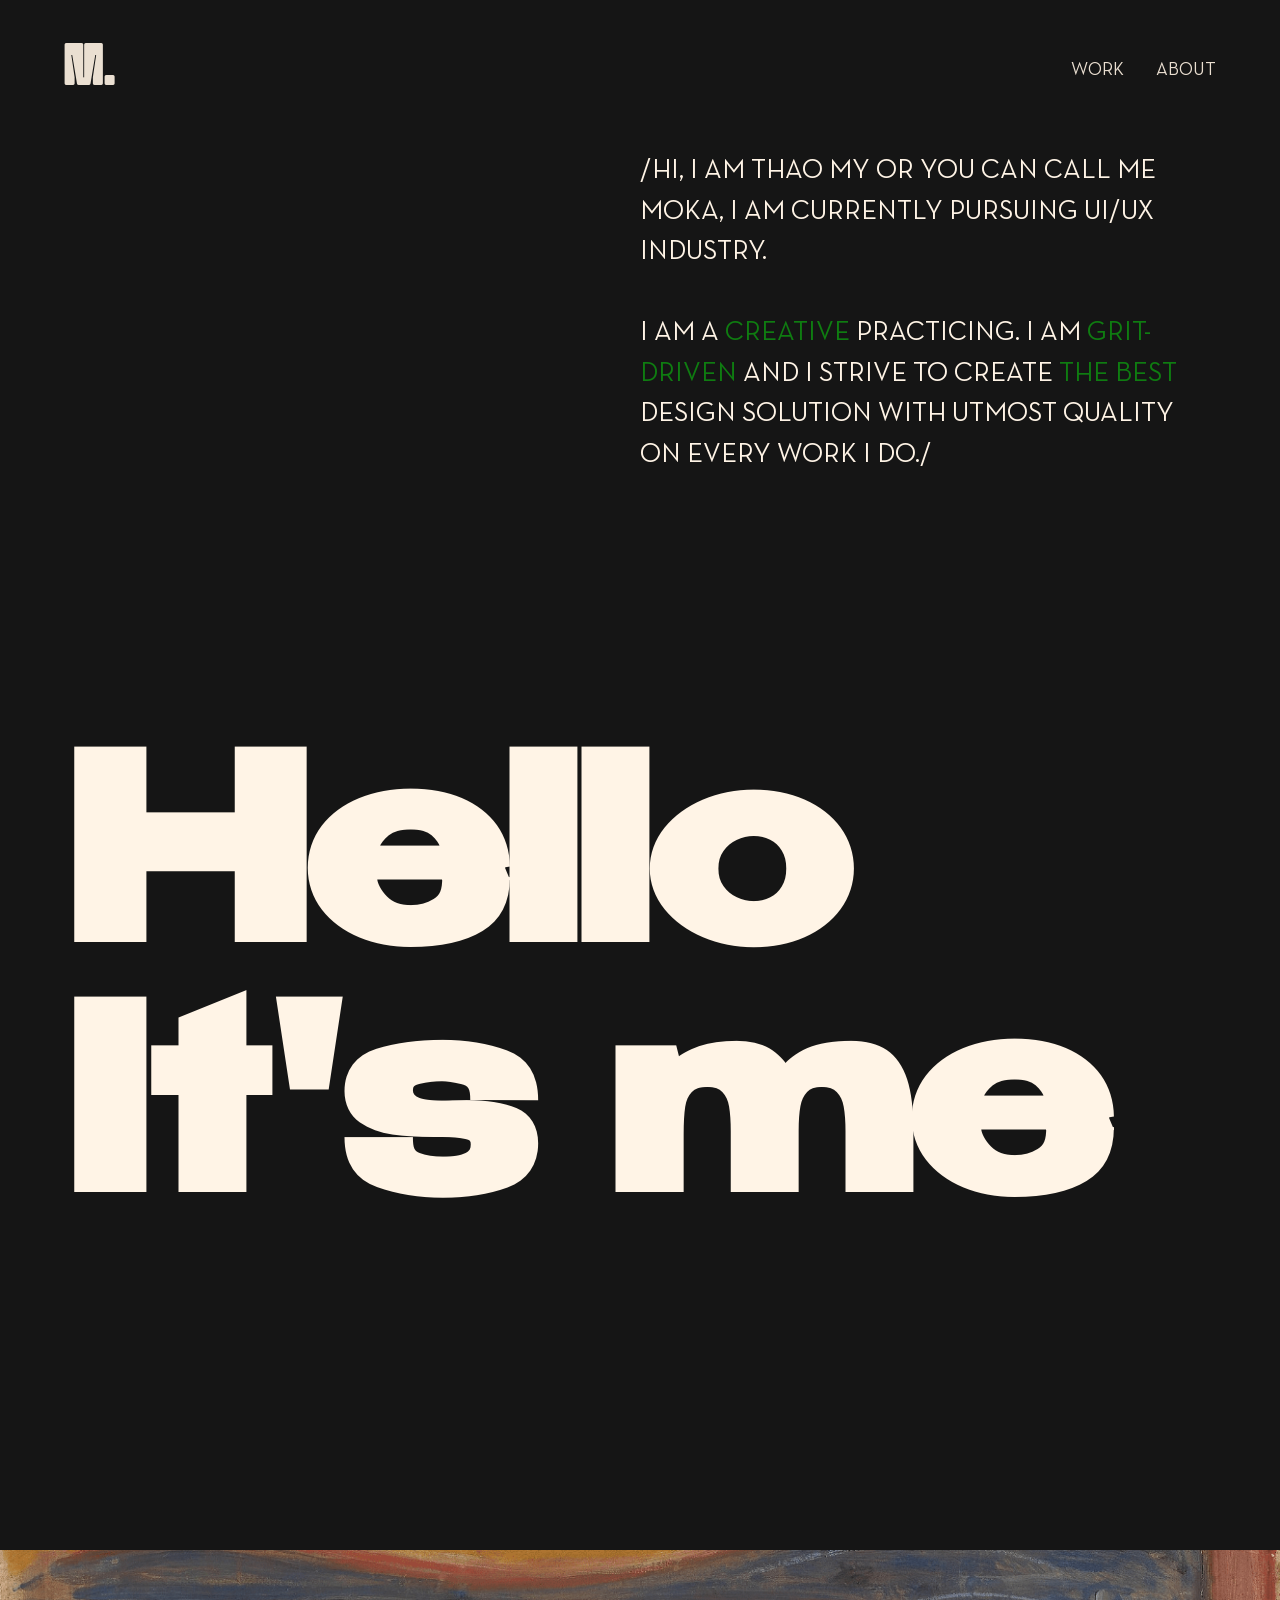
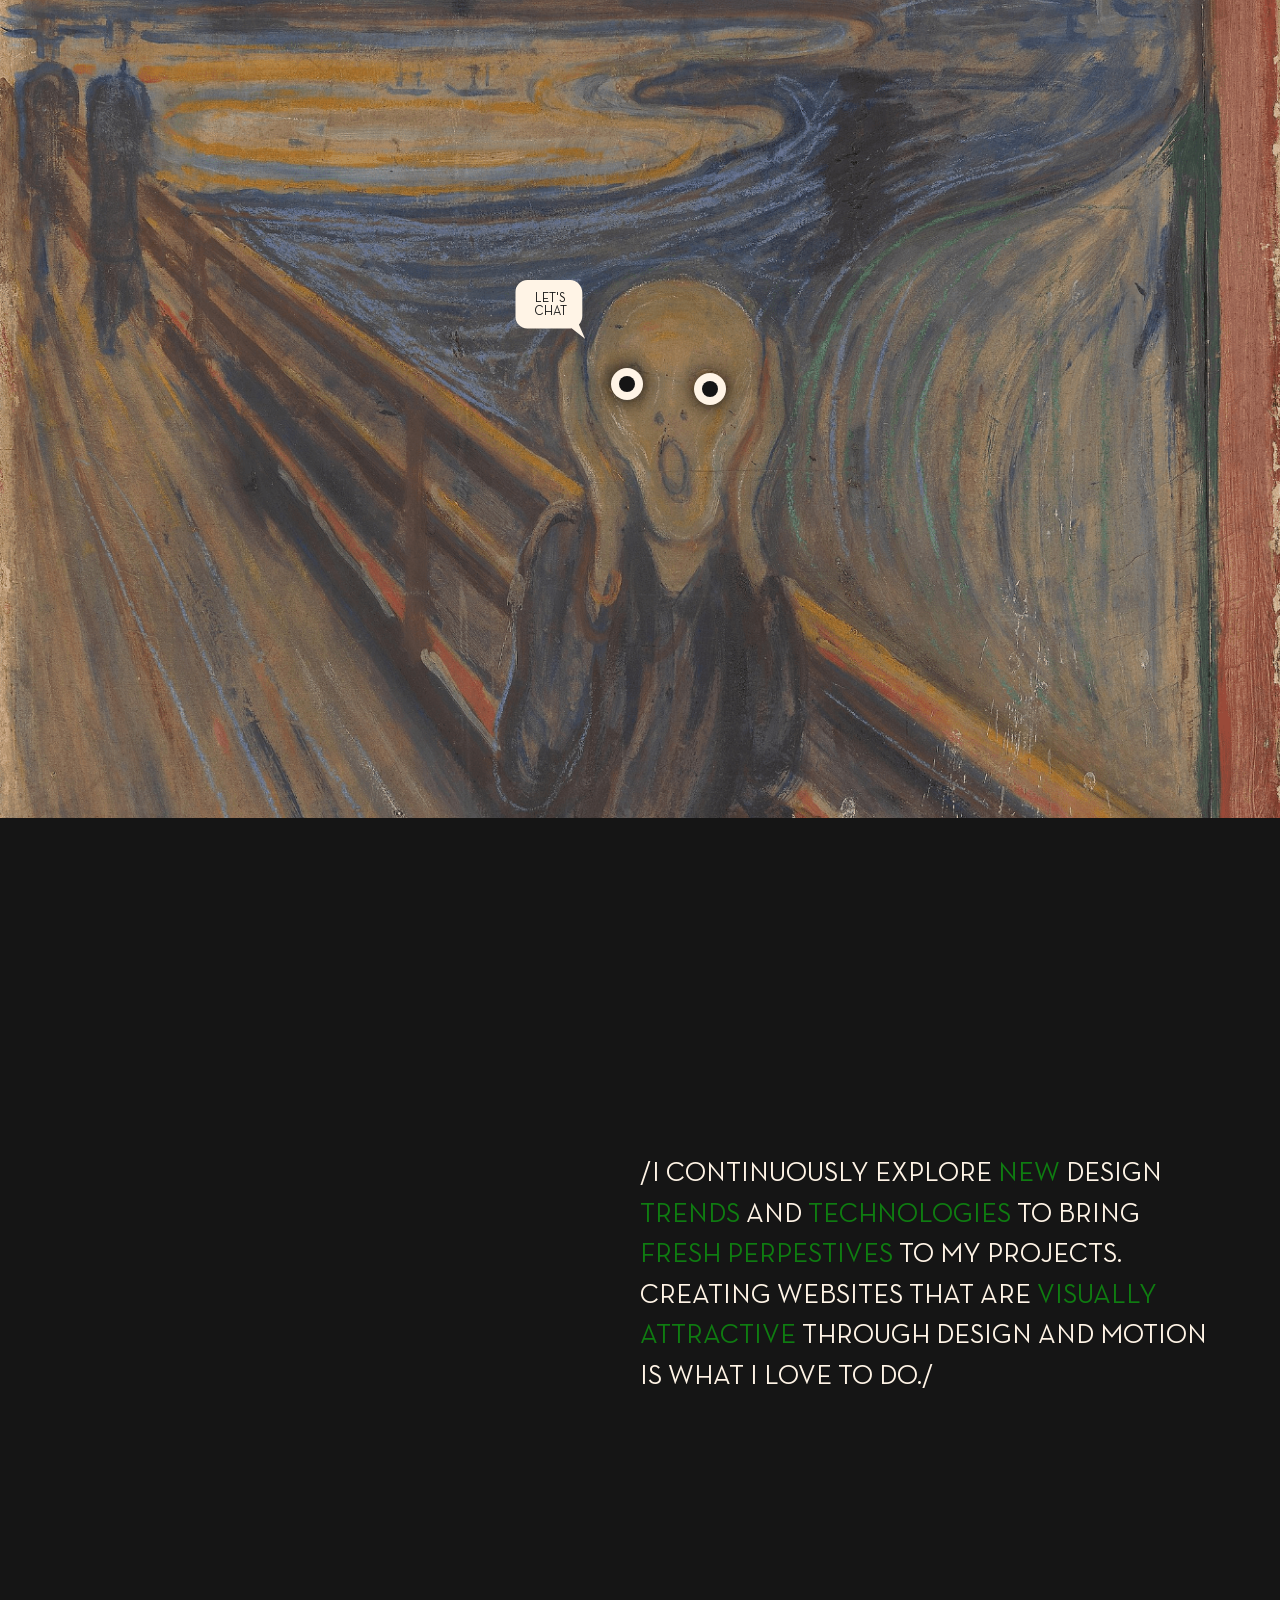
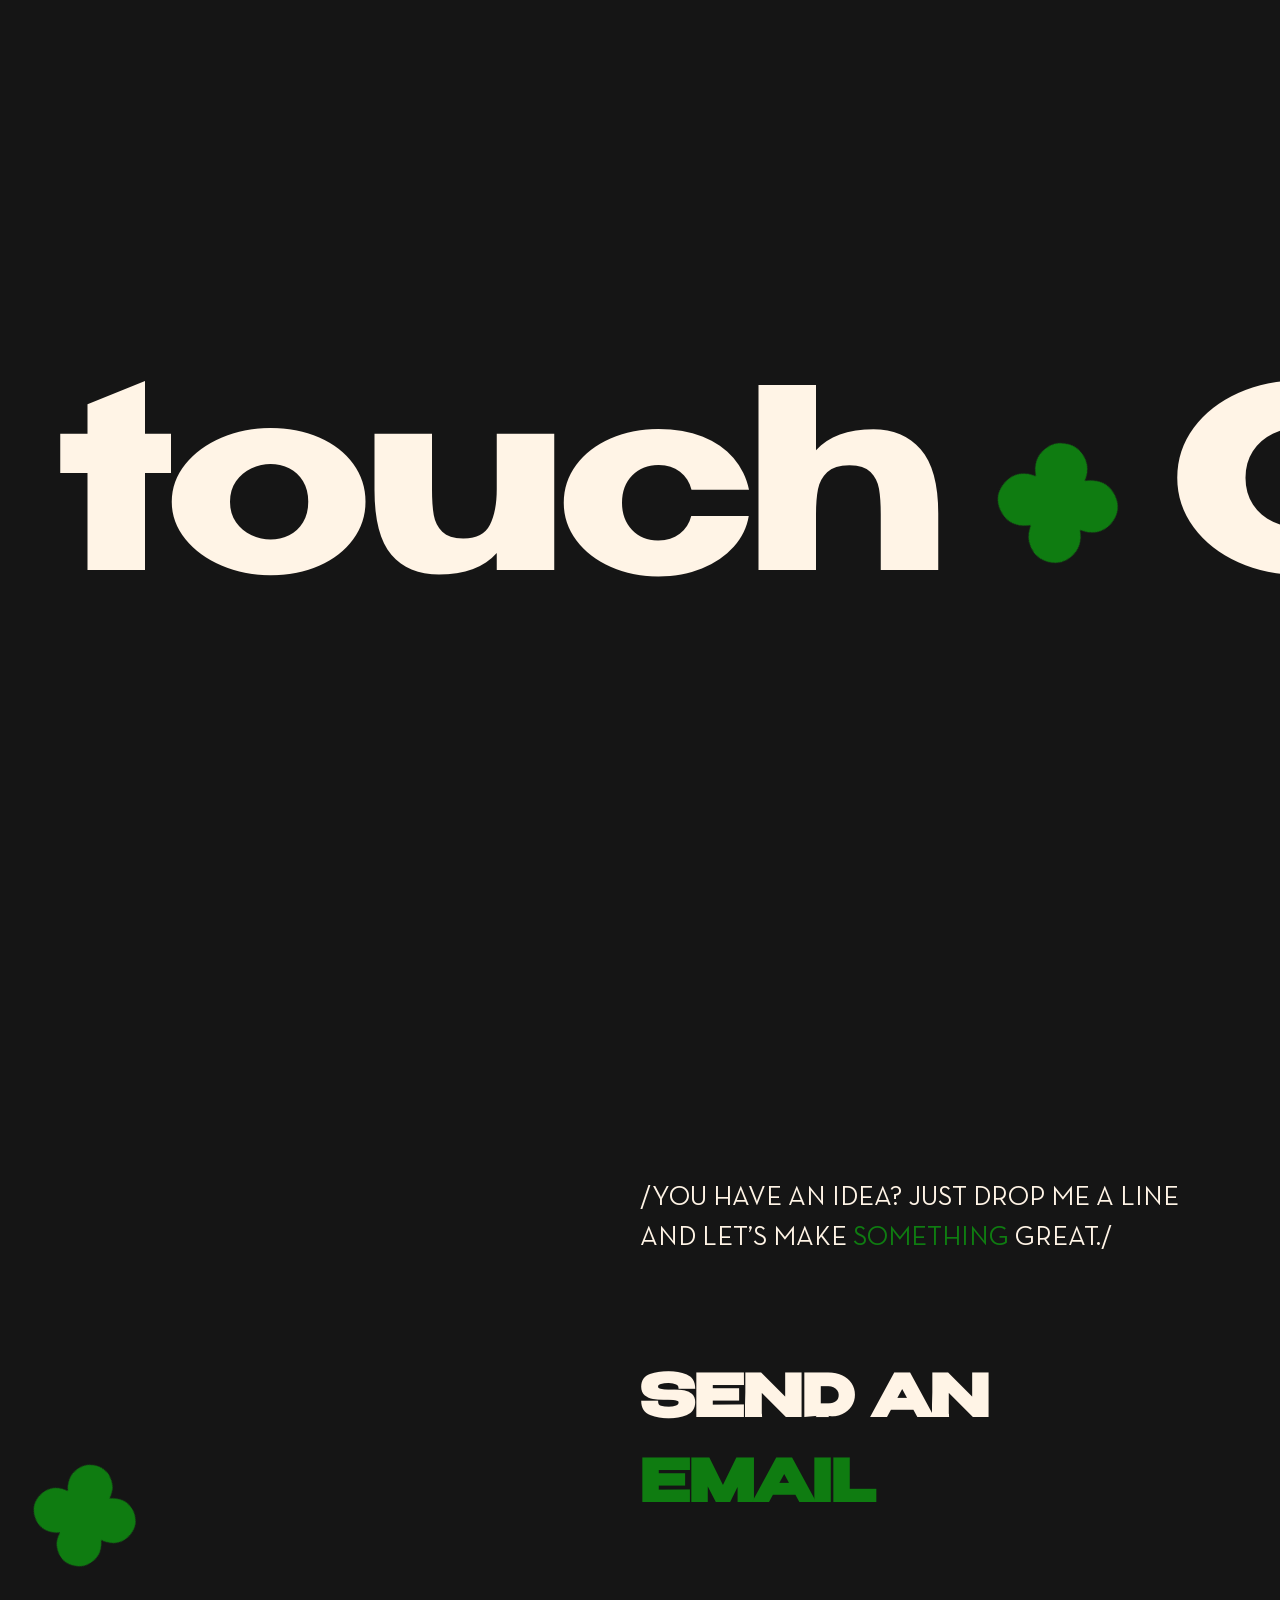
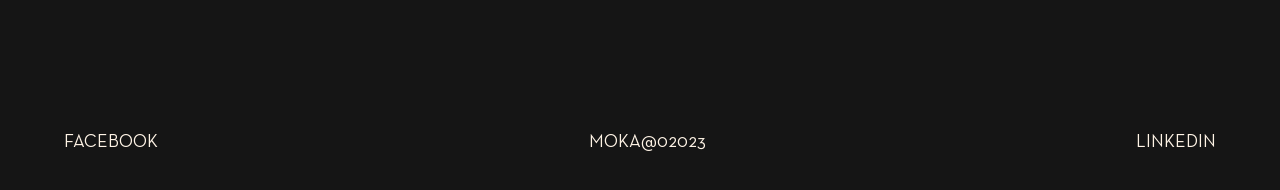
==== about.html @ 7cbac0ca "up" ====
<!DOCTYPE html>
<html lang="en">
<head>
		<meta charset="utf-8">
		<meta name="viewport" content="width=device-width, initial-scale=1">
		<title>Moka</title>
		<link rel="shortcut icon" href="./imgs/shortcut.png">
		<!-- Font-load -->
		<link rel="stylesheet" href="fonts/Foqha.ttf">
		<link rel="stylesheet" href="fonts/Benzin-Bold.ttf">
		<link rel="stylesheet" href="fonts/Neutra-Text-Book.ttf">
		<link rel="stylesheet" href="fonts/Neutra-Text-Italic.ttf">
		<!-- Format-CSS -->
		<link rel="stylesheet" href="./css/style-typo.css">
		<link rel="stylesheet" href="./css/style-format.css">
		<!-- <link rel="stylesheet" href="./css/style-keyframe.css"> -->
		<!-- Style-CSS -->
		<link rel="stylesheet" href="./css/style-about.css">
		<!-- Just JS =)) -->
		<script type="text/javascript" src="./js/jquery.min.js"></script>
		<script type="text/javascript" src="./js/popper.js"></script>

	<!-- Let's go bitch =)) -->
</head>
<body>

	<nav id="cursor">
		<div class="cursor"></div>
	</nav>

	<ul id="curtain">
		<li></li>
		<li></li>
		<li></li>
		<li></li>
		<li></li>
	</ul>
	<header class="layout nav-container" id="nav-container">
		<div class="nav-logo">
			<a href="index.html" prefetch id="logo">
				<p>M</p>
				<div class="fragment" id="point">
					<p>.</p>
				</div>
				<div class="fragment" id="oka">
					<p>o</p>
					<p>k</p>
					<p>a</p>
				</div>
			</a>
		</div>
		<nav class="nav-link">
			<ul class="nav-bar">
				<li class="nav-barnav">
					<a href="work.html" prefetch>
						<p>Work</p>
					</a>
				</li>
				<li class="nav-barnav">
					<a href="about.html" prefetch>
						<p>About</p>
					</a>
				</li>
			</ul>
		</nav>
	</header>
	
	<main class="page-container">
		<div class="layout section1">
			<p class="move-text">/HI, I AM THAO MY OR YOU CAN CALL ME MOKA, I AM CURRENTLY PURSUING UI/UX INDUSTRY.<br><br>I am a <span>creative</span> practicing. I AM <span>grit-driven </span>and I strive to create <span>the best</span> design solution with utmost quality on every work I do./</p>

			<div class="hello">
				<nav class="text">
					<h1 class="first">Hello</h1>
					<h1>It's me</h1>
				</nav>
			</div>
		</div>

		<div class="section2">
			<div class="image-container">
				<img src="./imgs/about-pic1.png" alt="about">
				<img class="img" src="./imgs/about-pic1.png" alt="about">

				<div class="chatbox">
					<a href="#footer">
						<div class="img">
							<img src="./imgs/about-chatbox.svg" alt="chatbox">
						</div>
						<div class="text">
							<p>Let's</p>
							<p>chat</p>
						</div>
					</a>
					
				</div>
				<div class="germ" id="germleft">
					<nav class="black-germ"></nav>
				</div>
				<div class="germ" id="germright">
					<nav class="black-germ"></nav>
				</div>
			</div>
		</div>

		<div class="layout section3">
			<p>/I continuously explore <span>new</span> design <span>trends</span> and <span>technologies</span> to bring <span>fresh PERPESTIVES</span> TO MY  PROJECTS. Creating websites that are <span>visually attractive</span> through design and motion is what I love to do./</p>
		</div>
		<div class="section4">
			<div class="marquee-container">
				<div class="marquee-content">
					<p>Get in touch</p>
					<nav class="flower">
						<img src="./imgs/flower1.svg" alt="flowers1">
					</nav>
				</div>
				<div class="marquee-content">
					<p>Get in touch</p>
					<nav class="flower">
						<img src="./imgs/flower1.svg" alt="flowers1">
					</nav>
				</div>
				<div class="marquee-content">
					<p>Get in touch</p>
					<nav class="flower">
						<img src="./imgs/flower1.svg" alt="flowers1">
					</nav>
				</div>
			</div>
		</div>
		<div class="footer" id="footer">
			<div class="layout content">
				<div class="left">
					<!-- <img src="./imgs/germs-rolling-eyes_1.png" alt="bear"> -->
				</div>
				<div class="right">
					<p>/YOU HAVE AN IDEA? JUST DROP ME A LINE AND LET’S MAKE <span>SOMETHING</span> GREAT./</p>
					<a href="mailto:nqtmy.m@gmail.com" subject="subject text"><h1>SEND AN <span>EMAIL</span></h1></a>
				</div>
			</div>
			<ul class="layout bottom">
				<li>
					<a href="https://www.facebook.com/thao.my.092/" prefetch><p>facebook</p></a>
				</li>
				<li><p>moka@02023</p></li>
				<li>
					<a href="https://www.linkedin.com/in/thao-my-nguyen-6aaa31217/" prefetch><p>LinkedIn</p></a>
				</li>
			</ul>
			<div class="svg-path">
				<svg id="circle" viewBox="0 0 3534.5 332">
					<defs>
					<clipPath id="clip-path">
					<rect id="Rectangle_199" data-name="Rectangle 199" width="3534.499" height="332" fill="none" stroke="#0f7c11" stroke-width="5" stroke-dasharray="26"/>
					</clipPath>
					</defs>
					<g id="Group_347" data-name="Group 347" transform="translate(0 0)" clip-path="url(#clip-path)">
						<path id="Path_179" data-name="Path 179" d="M.125,331.691C.125,148.574,158.332.125,353.489.125S706.853,148.574,706.853,331.691c0-183.117,158.2-331.566,353.36-331.566s353.364,148.449,353.364,331.566C1413.577,148.574,1571.784.125,1766.94.125S2120.3,148.574,2120.3,331.691c0-183.117,158.2-331.566,353.36-331.566s353.364,148.449,353.364,331.566c0-183.117,158.207-331.566,353.364-331.566s353.364,148.449,353.364,331.566" transform="translate(0.309 0.311)" fill="none" stroke="#0f7c11" stroke-miterlimit="10" stroke-width="5" stroke-dasharray="26"/>
					</g>
				</svg>
				<div class="flower">
					<img src="./imgs/flower1.svg" alt="flowers1">
				</div>
			</div>
		</div>
	</main>

	
	<script type="text/javascript" src="./js/lenis.min.js"></script>
	<script type="text/javascript" src="./js/control_lenis.js"></script>
	<script type="text/javascript" src="./js/gsap.min.js"></script>
	<script type="text/javascript" src="./js/js-main.js"></script>
	<script type="text/javascript" src="./js/ScrollTrigger.min.js"></script>
	<script type="text/javascript" src="./js/MotionPathPlugin.min.js"></script>
	<script type="text/javascript" src="./js/js-about.js"></script>
</body>
</html>
---- css/style-typo.css ----
@font-face {
  font-family: FontLogo;
  src: url(../fonts/Foqha.ttf), url(../fonts/Foqha.otf);
  font-weight: normal;
  font-style: normal;
}
@font-face {
  font-family: FontText;
  src: url(../fonts/Neutra-Text-Book.ttf), url(../fonts/Neutra-Text-Book.otf);
  font-weight: normal;
  font-style: normal;
}
@font-face {
  font-family: FontText;
  src: url(../fonts/Neutra-Text-Italic.ttf), url(../fonts/Neutra-Text-Italic.otf);
  font-weight: normal;
  font-style: italic;
}
@font-face {
  font-family: FontHead;
  src: url(../fonts/Benzin-Bold.otf), url(../fonts/Benzin-Bold.ttf);
  font-weight: normal;
  font-style: normal;
}
p {
  font-size: 27px;
  text-transform: uppercase;
}

body {
  font-family: FontText;
  font-weight: normal;
  font-style: normal;
  line-height: 1.5;
}
/*# sourceMappingURL=style-typo.css.map */
---- css/style-format.css ----
:root {
  --t: #FFF4E6;
  --gr: #0F7C11;
  --b: #151515;
}

* {
  box-sizing: border-box;
  text-decoration: none;
  -moz-transform: perspective(1000px);
  -moz-transform-style: preserve-3d;
  -ms-overflow-style: none;
  scrollbar-width: none;
  cursor: none !important;
}

*::-webkit-scrollbar {
  display: none;
}

* img, * svg * video {
  vertical-align: middle !important;
}

html, body {
  height: 100%;
  color: var(--t);
  margin: 0 !important;
  padding: 0 !important;
  width: 100%;
  min-height: 100%;
  height: auto;
  overscroll-behavior: none;
  background-color: var(--b);
}

canvas {
  display: inline-block;
  margin: 0;
  padding: 0;
  border: 0;
  vertical-align: baseline;
}

.p5Canvas {
  display: none;
}

main:not(.page-container) {
  display: none;
}

[class^=layout] {
  padding-left: 5vw;
  padding-right: 5vw;
}

#cursor {
  --w: 50px;
  position: fixed;
  top: 10000px;
  left: 10000px;
  width: var(--w);
  height: var(--w);
  border-radius: 50%;
  z-index: 99999999;
  pointer-events: none;
  cursor: none;
  mix-blend-mode: difference;
}
#cursor .cursor {
  position: fixed;
  translate: -50% -50%;
  width: calc(-10px + var(--w));
  height: calc(-10px + var(--w));
  background-color: var(--t);
  border-radius: 50%;
  transition: all 0.4s cubic-bezier(0.61, 1.57, 0.39, 1);
}

ul#curtain {
  position: fixed;
  display: flex;
  top: 0;
  left: 0;
  z-index: 9999;
  width: 100%;
  height: 100vh;
  margin: 0;
  padding: 0;
  pointer-events: none;
  list-style-type: none;
}
ul#curtain li {
  transform: scaleY(2);
  transform-origin: bottom center;
  background: var(--gr);
  width: 20%;
  height: 100%;
}

.nav-container {
  position: fixed;
  width: 100%;
  top: 0;
  left: 0;
  display: flex;
  padding-top: 25px;
  z-index: 1000;
  mix-blend-mode: difference;
  transition: all 0.5s ease-in;
}
.nav-container .nav-logo {
  position: relative;
}
.nav-container .nav-logo a {
  display: flex;
}
.nav-container .nav-logo a p {
  font-family: FontLogo;
  text-transform: none;
  font-size: 60px;
  margin: 0px;
  color: var(--t);
  transition: translate 0.5s ease-in-out;
}
.nav-container .nav-logo a .fragment {
  position: absolute;
  left: 39.5px;
  display: flex;
  width: 65;
  text-transform: none !important;
  overflow: hidden;
}
.nav-container .nav-logo a #point p {
  transition-delay: 0.15s;
}
.nav-container .nav-logo a #oka p {
  text-transform: none !important;
  translate: -65px;
  transition-delay: 0s;
}
.nav-container .nav-logo.hovered a #point p {
  translate: -65px;
  transition-delay: 0s;
}
.nav-container .nav-logo.hovered a #oka p {
  translate: 0px;
  transition-delay: 0.15s;
}
.nav-container .nav-link {
  position: relative;
  margin-left: auto;
}
.nav-container .nav-link .nav-bar {
  margin: 0px;
  padding: 0px;
  display: flex;
  height: 100%;
  align-items: center;
  gap: 2rem;
}
.nav-container .nav-link .nav-bar li {
  list-style-type: none;
}
.nav-container .nav-link .nav-bar li p {
  color: var(--t);
  font-family: FontText;
  font-size: 18px;
  text-transform: uppercase;
}

.nav-container.scroll-up {
  top: 0px;
  transition: all 0.5s cubic-bezier(0.13, 0.01, 0.11, 0.68);
}

.nav-container.scroll-down {
  top: -115px;
  transition: all 0.5s ease-in-out;
}

.foot-container {
  position: relative;
  display: flex;
  flex-direction: column;
  width: 100%;
  height: 100vh;
  background-color: var(--t);
  color: var(--b);
}
.foot-container .text {
  /*		background-color: green;*/
  margin: auto 0;
}
.foot-container .sendemail {
  /*		background-color: blue;*/
  margin-bottom: auto;
}
.foot-container .sendemail a {
  font-family: FontHead;
  font-size: 90px;
  font-weight: bold;
  color: var(--gr);
}
.foot-container .footlink {
  /*		background-color: orange;*/
  margin-top: 12%;
  padding-bottom: 40px;
}
.foot-container .footlink ul {
  display: flex;
  list-style-type: none;
  font-size: 20px;
  padding: 0px;
  margin: 0px;
}
.foot-container .footlink ul li {
  margin: 0 40px;
}
.foot-container .footlink ul li a {
  color: var(--b);
}
.foot-container .footlink ul li.design_develop span {
  background-color: var(--t);
  border-radius: 5px;
  padding: 6px 6px 3px 6px;
  font-family: FontLogo;
  letter-spacing: 1px;
  color: var(--gr);
  margin: 0 2px;
  text-transform: uppercase;
  transition: all 0.2s ease-in-out;
}
.foot-container .footlink ul li.design_develop span:hover {
  background-color: var(--gr);
  background-origin: bottom;
  color: var(--t);
}
.foot-container .footlink ul li:first-child {
  margin-left: 0px;
}
.foot-container .footlink ul li:last-child {
  margin-right: 0px;
}
.foot-container .footlink ul .design_develop {
  margin-left: auto;
}
.foot-container .text, .foot-container .sendemail {
  position: relative;
  display: block;
  padding-left: 40%;
}

#vertical-screen {
  position: relative;
  display: flex;
  width: 100%;
  height: 100vh;
  justify-content: center;
  align-content: center;
  align-items: center;
  text-align: center;
  padding: 0px 20px;
  font-size: 12px;
}
#vertical-screen .index-text {
  position: relative;
  line-height: 1;
}
#vertical-screen .index-text p {
  font-size: 12px;
}
---- css/style-keyframe.css ----
@keyframes logoanimation {
  0% {
    -ms-transform: translateY(0px);
    -moz-transform: translateY(0px);
    -webkit-transform: translateY(0px);
    -o-transform: translateY(0px);
    transform: translateY(0px);
  }
  50% {
    -ms-transform: translateY(-10px);
    -moz-transform: translateY(-10px);
    -webkit-transform: translateY(-10px);
    -o-transform: translateY(-10px);
    transform: translateY(-10px);
  }
  100% {
    -ms-transform: translateY(0px);
    -moz-transform: translateY(0px);
    -webkit-transform: translateY(0px);
    -o-transform: translateY(0px);
    transform: translateY(0px);
  }
}
@keyframes spinsocks {
  from {
    -ms-transform: rotate(0deg);
    -moz-transform: rotate(0deg);
    -webkit-transform: rotate(0deg);
    -o-transform: rotate(0deg);
    transform: rotate(0deg);
  }
  to {
    -ms-transform: rotate(360deg);
    -moz-transform: rotate(360deg);
    -webkit-transform: rotate(360deg);
    -o-transform: rotate(360deg);
    transform: rotate(360deg);
  }
}
@keyframes starblingchilling {
  0% {
    -ms-transform: scale(1);
    -moz-transform: scale(1);
    -webkit-transform: scale(1);
    -o-transform: scale(1);
    transform: scale(1);
  }
  50% {
    -ms-transform: scale(1.5);
    -moz-transform: scale(1.5);
    -webkit-transform: scale(1.5);
    -o-transform: scale(1.5);
    transform: scale(1.5);
  }
  100% {
    -ms-transform: scale(1);
    -moz-transform: scale(1);
    -webkit-transform: scale(1);
    -o-transform: scale(1);
    transform: scale(1);
  }
}
@keyframes stickerbling {
  0% {
    -ms-transform: scale(1);
    -moz-transform: scale(1);
    -webkit-transform: scale(1);
    -o-transform: scale(1);
    transform: scale(1);
  }
  50% {
    -ms-transform: scale(1.5);
    -moz-transform: scale(1.5);
    -webkit-transform: scale(1.5);
    -o-transform: scale(1.5);
    transform: scale(1.5);
  }
  100% {
    -ms-transform: scale(1);
    -moz-transform: scale(1);
    -webkit-transform: scale(1);
    -o-transform: scale(1);
    transform: scale(1);
  }
}
---- css/style-about.css ----
.section1 {
  position: relative;
  display: block;
  width: 100%;
}
.section1 .move-text {
  margin-left: 50%;
  margin-bottom: 280px;
  max-width: 610px;
}
.section1 .move-text span {
  color: var(--gr);
}
.section1 .hello {
  --h: 250px;
}
.section1 .hello .text h1 {
  font-family: FontHead;
  font-size: var(--h);
  line-height: 1;
  white-space: nowrap;
  margin: 0;
}
.section1 .hello .text h1:nth-of-type(2) {
  margin-bottom: 300px;
}

.section2 {
  position: relative;
}
.section2 .image-container {
  position: relative;
  overflow: hidden;
  width: 100%;
}
.section2 .image-container img {
  width: 100%;
  opacity: 0;
  vertical-align: middle !important;
}
.section2 .image-container .img {
  position: absolute;
  top: 0;
  left: 0;
  opacity: 1;
}
.section2 .image-container .chatbox {
  position: absolute;
  display: flex;
  justify-content: center;
  translate: -50% -50%;
  top: 0;
  width: 5.5vw;
}
.section2 .image-container .chatbox .img {
  position: relative;
  width: 100%;
  z-index: 1;
}
.section2 .image-container .chatbox .img img {
  width: 100%;
  opacity: 1;
}
.section2 .image-container .chatbox .text {
  position: absolute;
  top: 0;
  display: flex;
  flex-direction: column;
  width: 100%;
  height: 81%;
  justify-content: center;
  align-items: center;
  z-index: 2;
  padding-top: 5%;
}
.section2 .image-container .chatbox .text p {
  display: inline;
  top: 50%;
  left: 50%;
  margin: 0;
  line-height: 1;
  font-size: 1vw;
  text-transform: uppercase;
  color: var(--b);
}
.section2 .image-container .germ {
  position: absolute;
  translate: -50% -50%;
  width: var(--r);
  height: var(--r);
  background: var(--t);
  border-radius: 1000000px;
  overflow: hidden;
  box-shadow: 0px 0px 20px black;
}
.section2 .image-container .germ .black-germ {
  position: absolute;
  translate: -50% -50%;
  top: 50%;
  left: 50%;
  width: calc(var(--r) / 2);
  height: calc(var(--r) / 2);
  background-color: var(--b);
  border-radius: 1000000px;
  transition: width 0.1s ease-in, height 0.1s ease-in, transform 1s ease;
}
.section2 .image-container .hoverdiv {
  position: absolute;
  display: block;
  width: 200px;
  height: 200px;
  background-color: aliceblue;
}
.section2 .image-container .hoverdiv:hover ~ .germ .black-germ, .section2 .image-container .chatbox:hover ~ .germ .black-germ {
  width: calc(var(--r) / 1.2) !important;
  height: calc(var(--r) / 1.2) !important;
  transition: all 0.5s ease-in;
}

.section3 {
  padding-top: 300px;
  padding-bottom: 200px;
}
.section3 p {
  max-width: 600px;
  margin-left: 50%;
}
.section3 p span {
  color: var(--gr);
}

.section4 {
  position: relative;
  display: block;
}
.section4 .marquee-container {
  position: relative;
  display: flex;
  flex-direction: row;
  bottom: -50px;
  width: 100vw;
  overflow: hidden;
}
.section4 .marquee-container .marquee-content {
  position: relative;
  display: flex;
  white-space: nowrap;
  flex-direction: row;
  align-items: center;
}
.section4 .marquee-container .marquee-content nav {
  display: flex;
  width: 100px;
}
.section4 .marquee-container .marquee-content nav img {
  width: 100%;
}
.section4 .marquee-container .marquee-content p {
  font-family: FontHead;
  font-size: 250px;
  text-transform: none;
}

.footer {
  position: relative;
  display: block;
  width: 100%;
  height: 100vh;
  background: var(--b);
}
.footer .content {
  display: flex;
  height: 100%;
  flex-direction: row;
}
.footer .content .left {
  justify-content: center;
}
.footer .content .left img {
  max-width: 800px;
  width: 100%;
}
.footer .content div {
  display: flex;
  align-items: center;
  width: 100%;
}
.footer .content .right {
  flex-direction: column;
  justify-content: center;
  align-items: flex-start;
}
.footer .content .right p {
  margin-bottom: 100px;
  max-width: 600px;
}
.footer .content .right p span {
  color: var(--gr);
}
.footer .content .right h1 {
  font-family: FontHead;
  font-size: 57px;
  color: var(--t);
  margin: 0;
}
.footer .content .right h1 span {
  color: var(--gr);
}
.footer .bottom {
  position: absolute;
  display: flex;
  flex-direction: row;
  justify-content: space-between;
  bottom: 0;
  left: 0;
  width: 100%;
  list-style-type: none;
}
.footer .bottom p {
  color: var(--t);
  font-size: 18px;
  text-transform: uppercase;
}
.footer .svg-path {
  position: absolute;
  width: 100%;
  height: 100vh;
  overflow-x: hidden;
  overflow-y: visible;
  bottom: 0;
  left: 0;
  pointer-events: none;
}
.footer .svg-path svg {
  width: 100%;
  position: absolute;
  bottom: 0;
  left: 50%;
  translate: -50% 0;
  opacity: 0;
}
.footer .svg-path .flower {
  position: absolute;
}
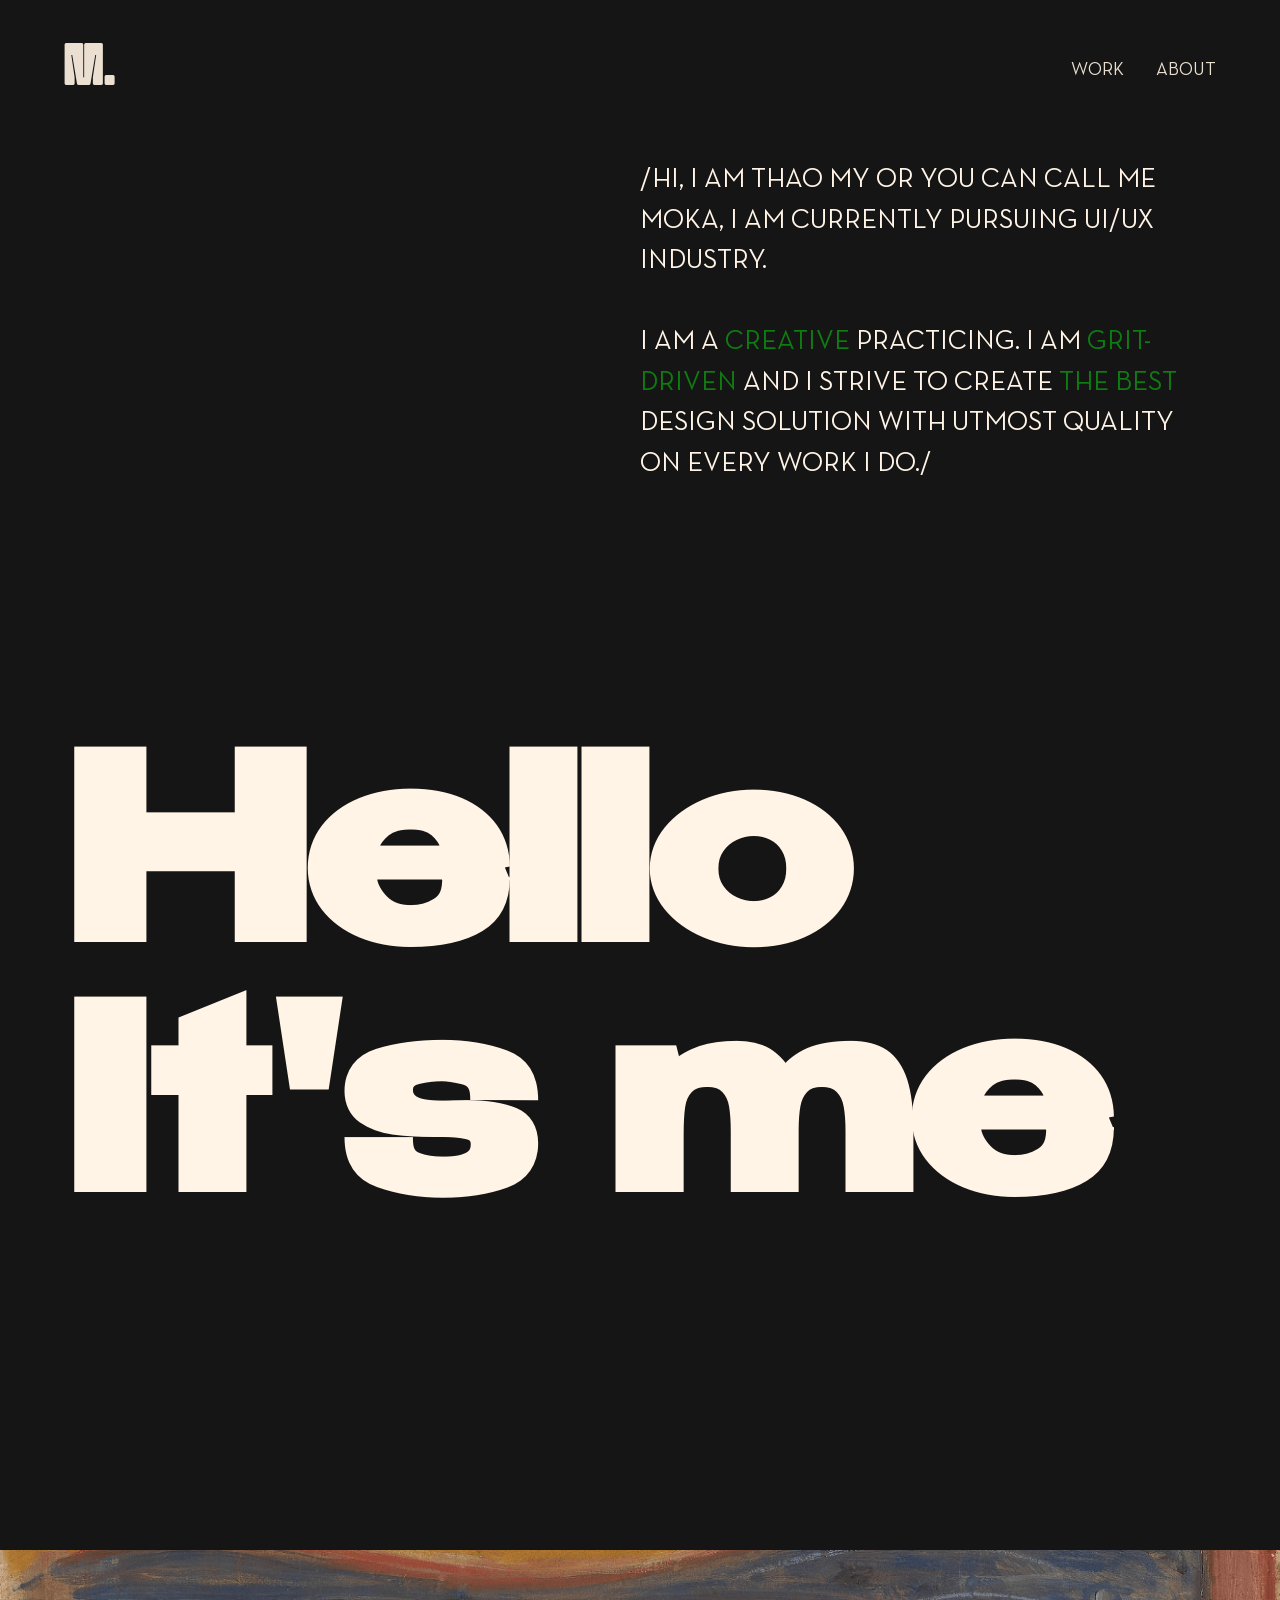
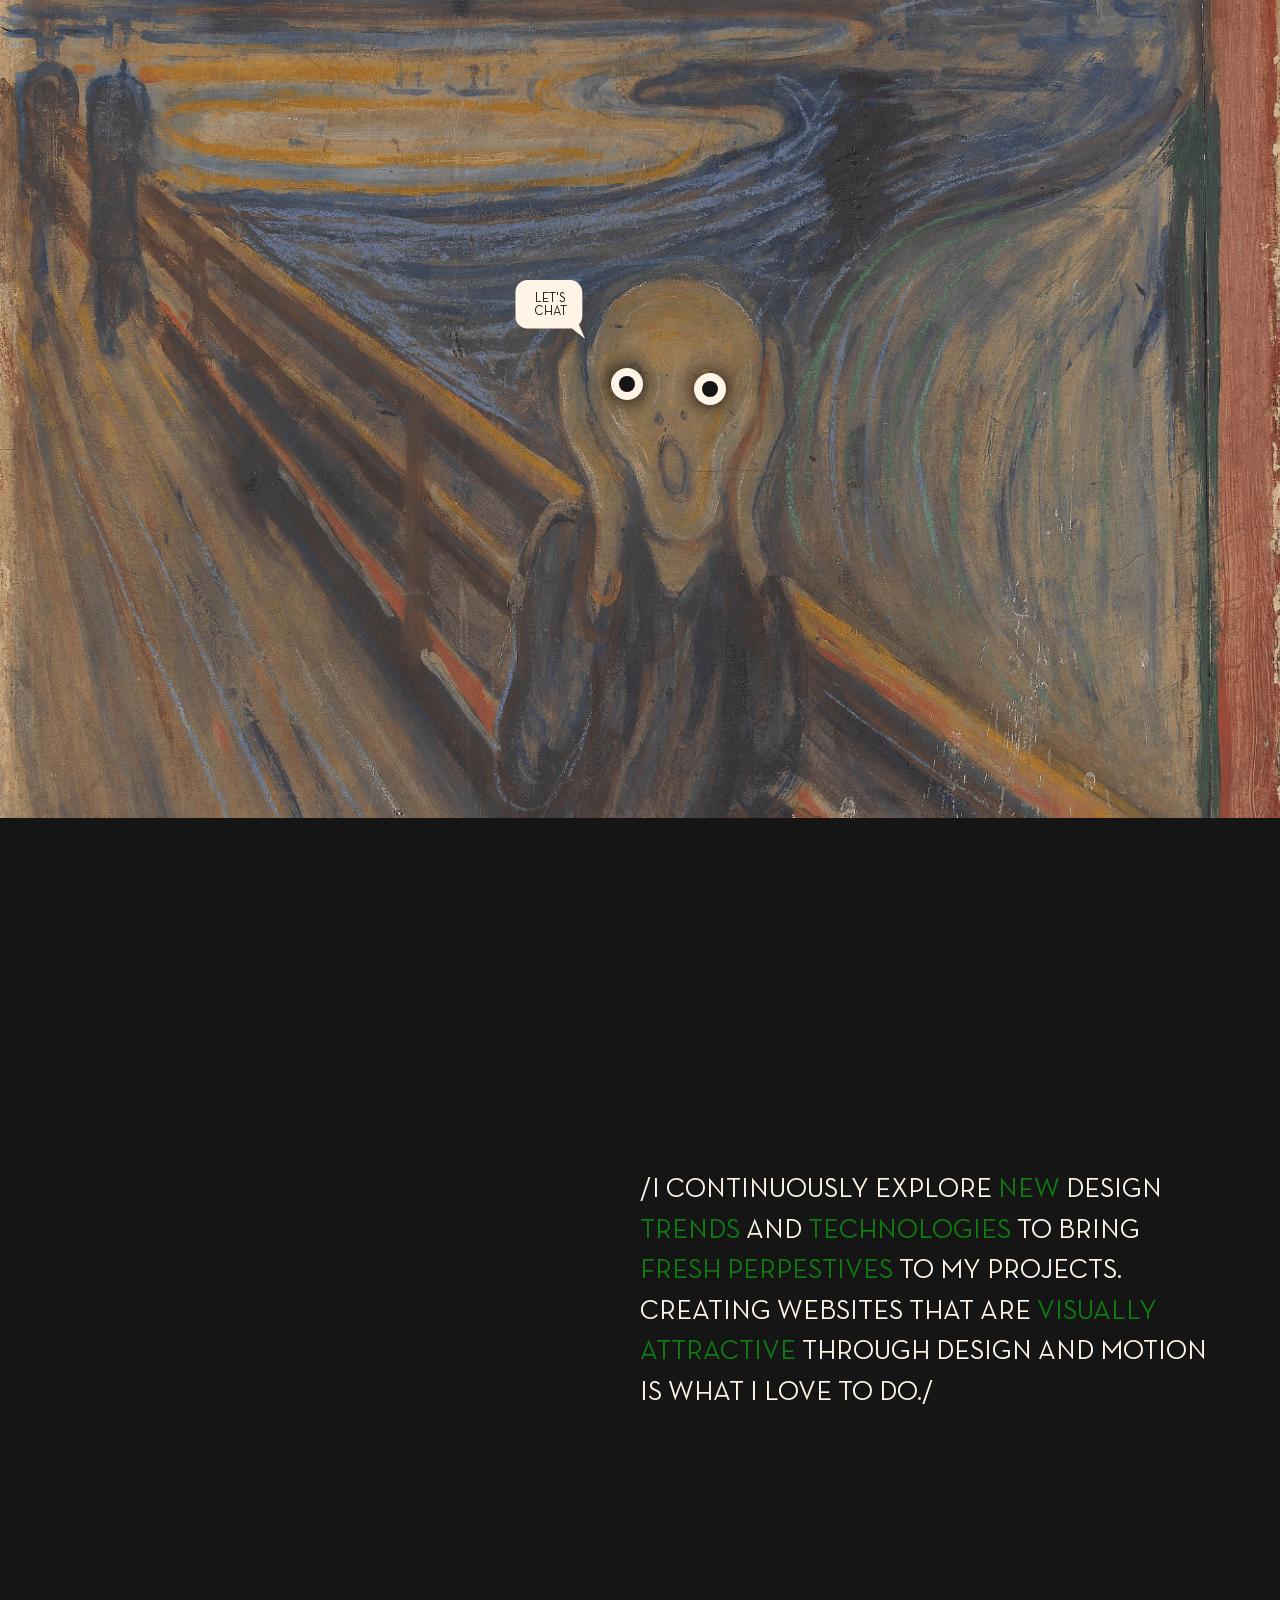
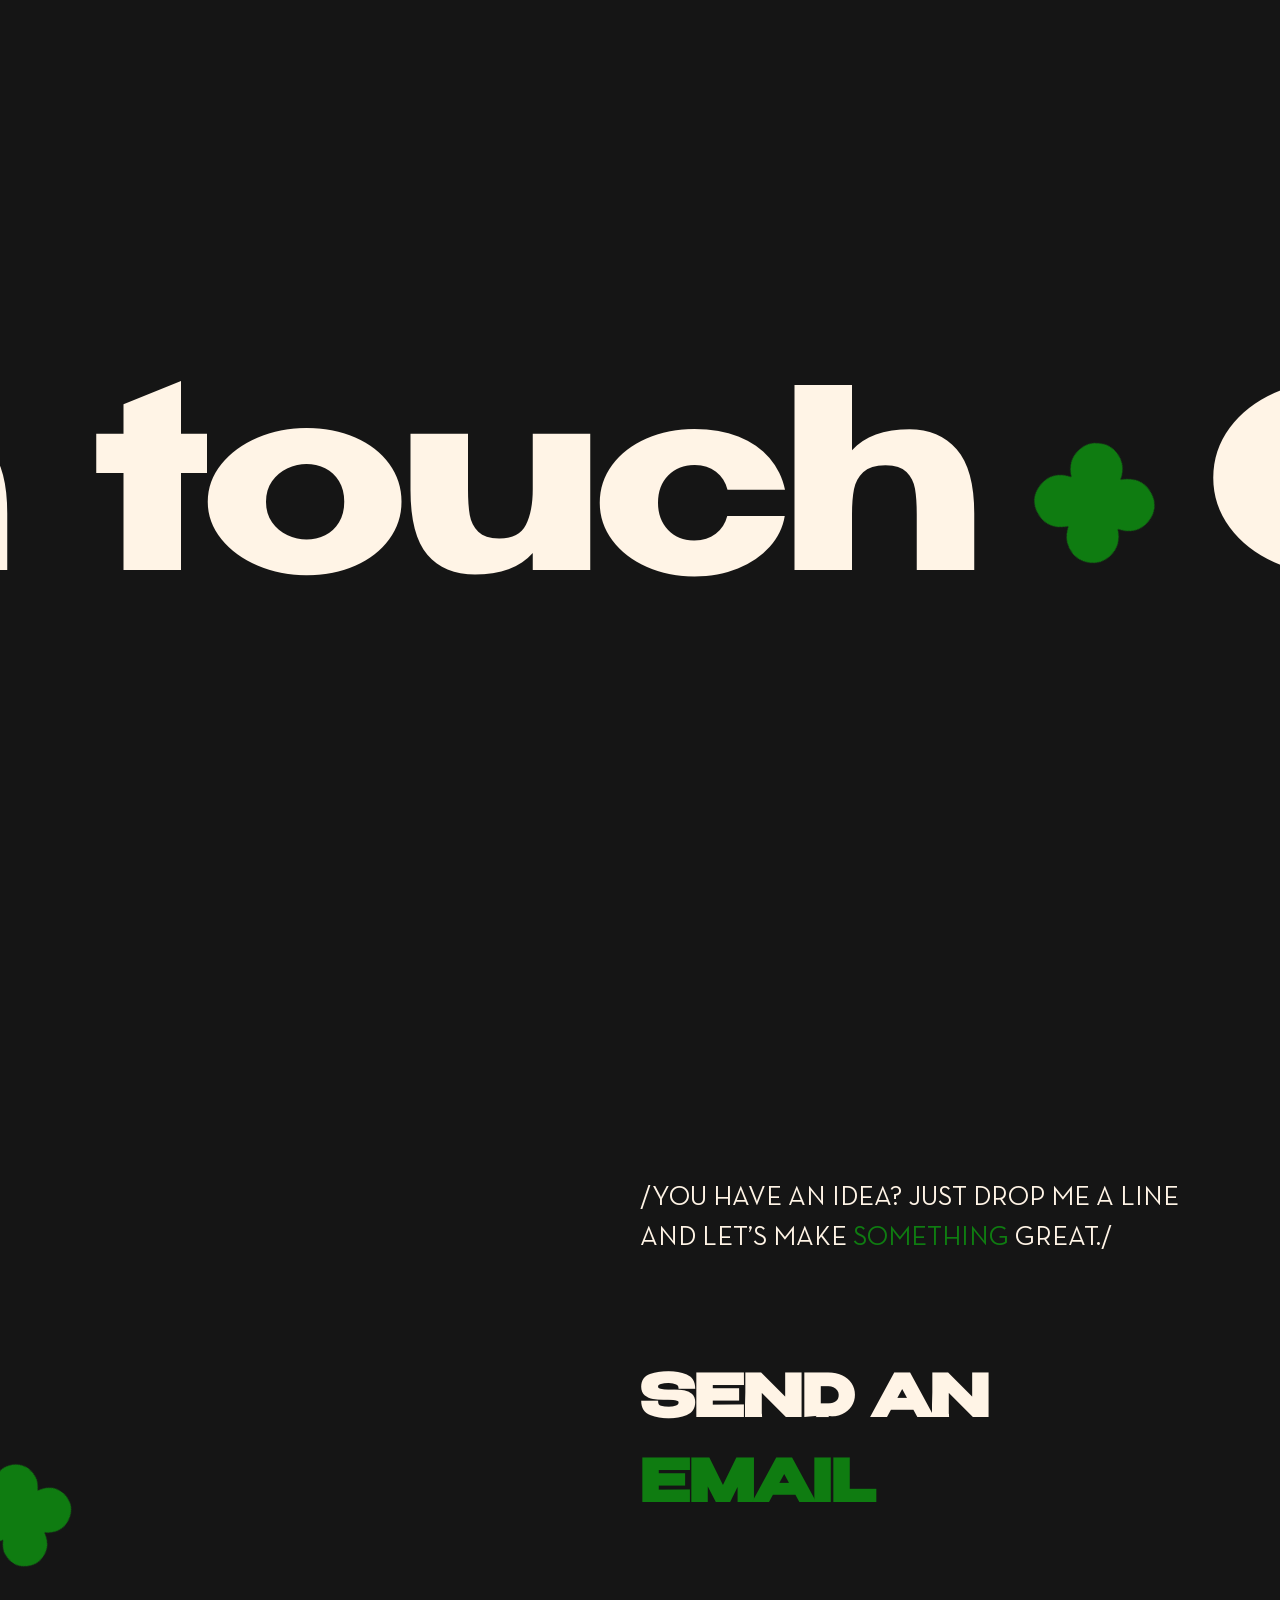
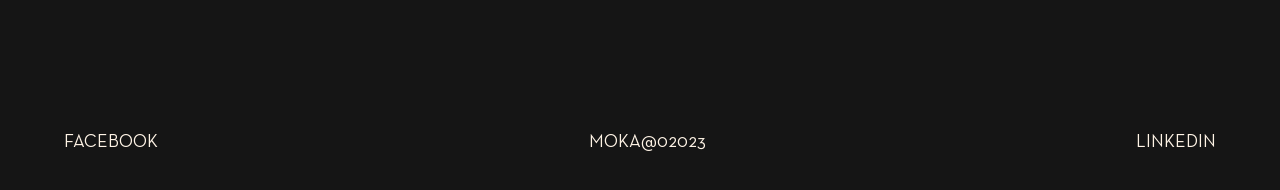
==== commit 09222913: "Up" ====
--- a/about.html
+++ b/about.html
@@ -35,132 +35,140 @@
 		<li></li>
 		<li></li>
 	</ul>
-	<header class="layout nav-container" id="nav-container">
-		<div class="nav-logo">
-			<a href="index.html" prefetch id="logo">
-				<p>M</p>
-				<div class="fragment" id="point">
-					<p>.</p>
-				</div>
-				<div class="fragment" id="oka">
-					<p>o</p>
-					<p>k</p>
-					<p>a</p>
-				</div>
-			</a>
-		</div>
-		<nav class="nav-link">
-			<ul class="nav-bar">
-				<li class="nav-barnav">
-					<a href="work.html" prefetch>
-						<p>Work</p>
-					</a>
-				</li>
-				<li class="nav-barnav">
-					<a href="about.html" prefetch>
-						<p>About</p>
-					</a>
-				</li>
-			</ul>
-		</nav>
-	</header>
 	
 	<main class="page-container">
-		<div class="layout section1">
-			<p class="move-text">/HI, I AM THAO MY OR YOU CAN CALL ME MOKA, I AM CURRENTLY PURSUING UI/UX INDUSTRY.<br><br>I am a <span>creative</span> practicing. I AM <span>grit-driven </span>and I strive to create <span>the best</span> design solution with utmost quality on every work I do./</p>
-
-			<div class="hello">
-				<nav class="text">
-					<h1 class="first">Hello</h1>
-					<h1>It's me</h1>
-				</nav>
-			</div>
-		</div>
-
-		<div class="section2">
-			<div class="image-container">
-				<img src="./imgs/about-pic1.png" alt="about">
-				<img class="img" src="./imgs/about-pic1.png" alt="about">
-
-				<div class="chatbox">
-					<a href="#footer">
-						<div class="img">
-							<img src="./imgs/about-chatbox.svg" alt="chatbox">
+		<div id="horizontal-screen">
+			<header class="layout nav-container" id="nav-container">
+				<div class="nav-logo">
+					<a href="index.html" prefetch id="logo">
+						<p>M</p>
+						<div class="fragment" id="point">
+							<p>.</p>
 						</div>
-						<div class="text">
-							<p>Let's</p>
-							<p>chat</p>
+						<div class="fragment" id="oka">
+							<p>o</p>
+							<p>k</p>
+							<p>a</p>
 						</div>
 					</a>
-					
 				</div>
-				<div class="germ" id="germleft">
-					<nav class="black-germ"></nav>
+				<nav class="nav-link">
+					<ul class="nav-bar">
+						<li class="nav-barnav">
+							<a href="work.html" prefetch>
+								<p>Work</p>
+							</a>
+						</li>
+						<li class="nav-barnav">
+							<a href="about.html" prefetch>
+								<p>About</p>
+							</a>
+						</li>
+					</ul>
+				</nav>
+			</header>
+			<div class="layout section1">
+				<p class="move-text">/HI, I AM THAO MY OR YOU CAN CALL ME MOKA, I AM CURRENTLY PURSUING UI/UX INDUSTRY.<br><br>I am a <span>creative</span> practicing. I AM <span>grit-driven </span>and I strive to create <span>the best</span> design solution with utmost quality on every work I do./</p>
+
+				<div class="hello">
+					<nav class="text">
+						<h1 class="first">Hello</h1>
+						<h1>It's me</h1>
+					</nav>
 				</div>
-				<div class="germ" id="germright">
-					<nav class="black-germ"></nav>
+			</div>
+
+			<div class="section2">
+				<div class="image-container">
+					<img src="./imgs/about-pic1.png" alt="about">
+					<img class="img" src="./imgs/about-pic1.png" alt="about">
+
+					<div class="chatbox">
+						<a href="#footer">
+							<div class="img">
+								<img src="./imgs/about-chatbox.svg" alt="chatbox">
+							</div>
+							<div class="text">
+								<p>Let's</p>
+								<p>chat</p>
+							</div>
+						</a>
+						
+					</div>
+					<div class="germ" id="germleft">
+						<nav class="black-germ"></nav>
+					</div>
+					<div class="germ" id="germright">
+						<nav class="black-germ"></nav>
+					</div>
+				</div>
+			</div>
+
+			<div class="layout section3">
+				<p>/I continuously explore <span>new</span> design <span>trends</span> and <span>technologies</span> to bring <span>fresh PERPESTIVES</span> TO MY  PROJECTS. Creating websites that are <span>visually attractive</span> through design and motion is what I love to do./</p>
+			</div>
+			<div class="section4">
+				<div class="marquee-container">
+					<div class="marquee-content">
+						<p>Get in touch</p>
+						<nav class="flower">
+							<img src="./imgs/flower1.svg" alt="flowers1">
+						</nav>
+					</div>
+					<div class="marquee-content">
+						<p>Get in touch</p>
+						<nav class="flower">
+							<img src="./imgs/flower1.svg" alt="flowers1">
+						</nav>
+					</div>
+					<div class="marquee-content">
+						<p>Get in touch</p>
+						<nav class="flower">
+							<img src="./imgs/flower1.svg" alt="flowers1">
+						</nav>
+					</div>
+				</div>
+			</div>
+			<div class="footer" id="footer">
+				<div class="layout content">
+					<div class="left">
+						<!-- <img src="./imgs/germs-rolling-eyes_1.png" alt="bear"> -->
+					</div>
+					<div class="right">
+						<p>/YOU HAVE AN IDEA? JUST DROP ME A LINE AND LET’S MAKE <span>SOMETHING</span> GREAT./</p>
+						<a href="mailto:nqtmy.m@gmail.com" subject="subject text"><h1>SEND AN <span>EMAIL</span></h1></a>
+					</div>
+				</div>
+				<ul class="layout bottom">
+					<li>
+						<a href="https://www.facebook.com/thao.my.092/" prefetch><p>facebook</p></a>
+					</li>
+					<li><p>moka@02023</p></li>
+					<li>
+						<a href="https://www.linkedin.com/in/thao-my-nguyen-6aaa31217/" prefetch><p>LinkedIn</p></a>
+					</li>
+				</ul>
+				<div class="svg-path">
+					<svg id="circle" viewBox="0 0 3534.5 332">
+						<defs>
+						<clipPath id="clip-path">
+						<rect id="Rectangle_199" data-name="Rectangle 199" width="3534.499" height="332" fill="none" stroke="#0f7c11" stroke-width="5" stroke-dasharray="26"/>
+						</clipPath>
+						</defs>
+						<g id="Group_347" data-name="Group 347" transform="translate(0 0)" clip-path="url(#clip-path)">
+							<path id="Path_179" data-name="Path 179" d="M.125,331.691C.125,148.574,158.332.125,353.489.125S706.853,148.574,706.853,331.691c0-183.117,158.2-331.566,353.36-331.566s353.364,148.449,353.364,331.566C1413.577,148.574,1571.784.125,1766.94.125S2120.3,148.574,2120.3,331.691c0-183.117,158.2-331.566,353.36-331.566s353.364,148.449,353.364,331.566c0-183.117,158.207-331.566,353.364-331.566s353.364,148.449,353.364,331.566" transform="translate(0.309 0.311)" fill="none" stroke="#0f7c11" stroke-miterlimit="10" stroke-width="5" stroke-dasharray="26"/>
+						</g>
+					</svg>
+					<div class="flower">
+						<img src="./imgs/flower1.svg" alt="flowers1">
+					</div>
 				</div>
 			</div>
 		</div>
-
-		<div class="layout section3">
-			<p>/I continuously explore <span>new</span> design <span>trends</span> and <span>technologies</span> to bring <span>fresh PERPESTIVES</span> TO MY  PROJECTS. Creating websites that are <span>visually attractive</span> through design and motion is what I love to do./</p>
-		</div>
-		<div class="section4">
-			<div class="marquee-container">
-				<div class="marquee-content">
-					<p>Get in touch</p>
-					<nav class="flower">
-						<img src="./imgs/flower1.svg" alt="flowers1">
-					</nav>
-				</div>
-				<div class="marquee-content">
-					<p>Get in touch</p>
-					<nav class="flower">
-						<img src="./imgs/flower1.svg" alt="flowers1">
-					</nav>
-				</div>
-				<div class="marquee-content">
-					<p>Get in touch</p>
-					<nav class="flower">
-						<img src="./imgs/flower1.svg" alt="flowers1">
-					</nav>
-				</div>
-			</div>
-		</div>
-		<div class="footer" id="footer">
-			<div class="layout content">
-				<div class="left">
-					<!-- <img src="./imgs/germs-rolling-eyes_1.png" alt="bear"> -->
-				</div>
-				<div class="right">
-					<p>/YOU HAVE AN IDEA? JUST DROP ME A LINE AND LET’S MAKE <span>SOMETHING</span> GREAT./</p>
-					<a href="mailto:nqtmy.m@gmail.com" subject="subject text"><h1>SEND AN <span>EMAIL</span></h1></a>
-				</div>
-			</div>
-			<ul class="layout bottom">
-				<li>
-					<a href="https://www.facebook.com/thao.my.092/" prefetch><p>facebook</p></a>
-				</li>
-				<li><p>moka@02023</p></li>
-				<li>
-					<a href="https://www.linkedin.com/in/thao-my-nguyen-6aaa31217/" prefetch><p>LinkedIn</p></a>
-				</li>
-			</ul>
-			<div class="svg-path">
-				<svg id="circle" viewBox="0 0 3534.5 332">
-					<defs>
-					<clipPath id="clip-path">
-					<rect id="Rectangle_199" data-name="Rectangle 199" width="3534.499" height="332" fill="none" stroke="#0f7c11" stroke-width="5" stroke-dasharray="26"/>
-					</clipPath>
-					</defs>
-					<g id="Group_347" data-name="Group 347" transform="translate(0 0)" clip-path="url(#clip-path)">
-						<path id="Path_179" data-name="Path 179" d="M.125,331.691C.125,148.574,158.332.125,353.489.125S706.853,148.574,706.853,331.691c0-183.117,158.2-331.566,353.36-331.566s353.364,148.449,353.364,331.566C1413.577,148.574,1571.784.125,1766.94.125S2120.3,148.574,2120.3,331.691c0-183.117,158.2-331.566,353.36-331.566s353.364,148.449,353.364,331.566c0-183.117,158.207-331.566,353.364-331.566s353.364,148.449,353.364,331.566" transform="translate(0.309 0.311)" fill="none" stroke="#0f7c11" stroke-miterlimit="10" stroke-width="5" stroke-dasharray="26"/>
-					</g>
-				</svg>
-				<div class="flower">
-					<img src="./imgs/flower1.svg" alt="flowers1">
-				</div>
+		<div id="vertical-screen">
+			<div class="index-text">
+				<p>The best experience is on desktop version.</p>
+				<p>A mobile version is coming soon...</p>
 			</div>
 		</div>
 	</main>
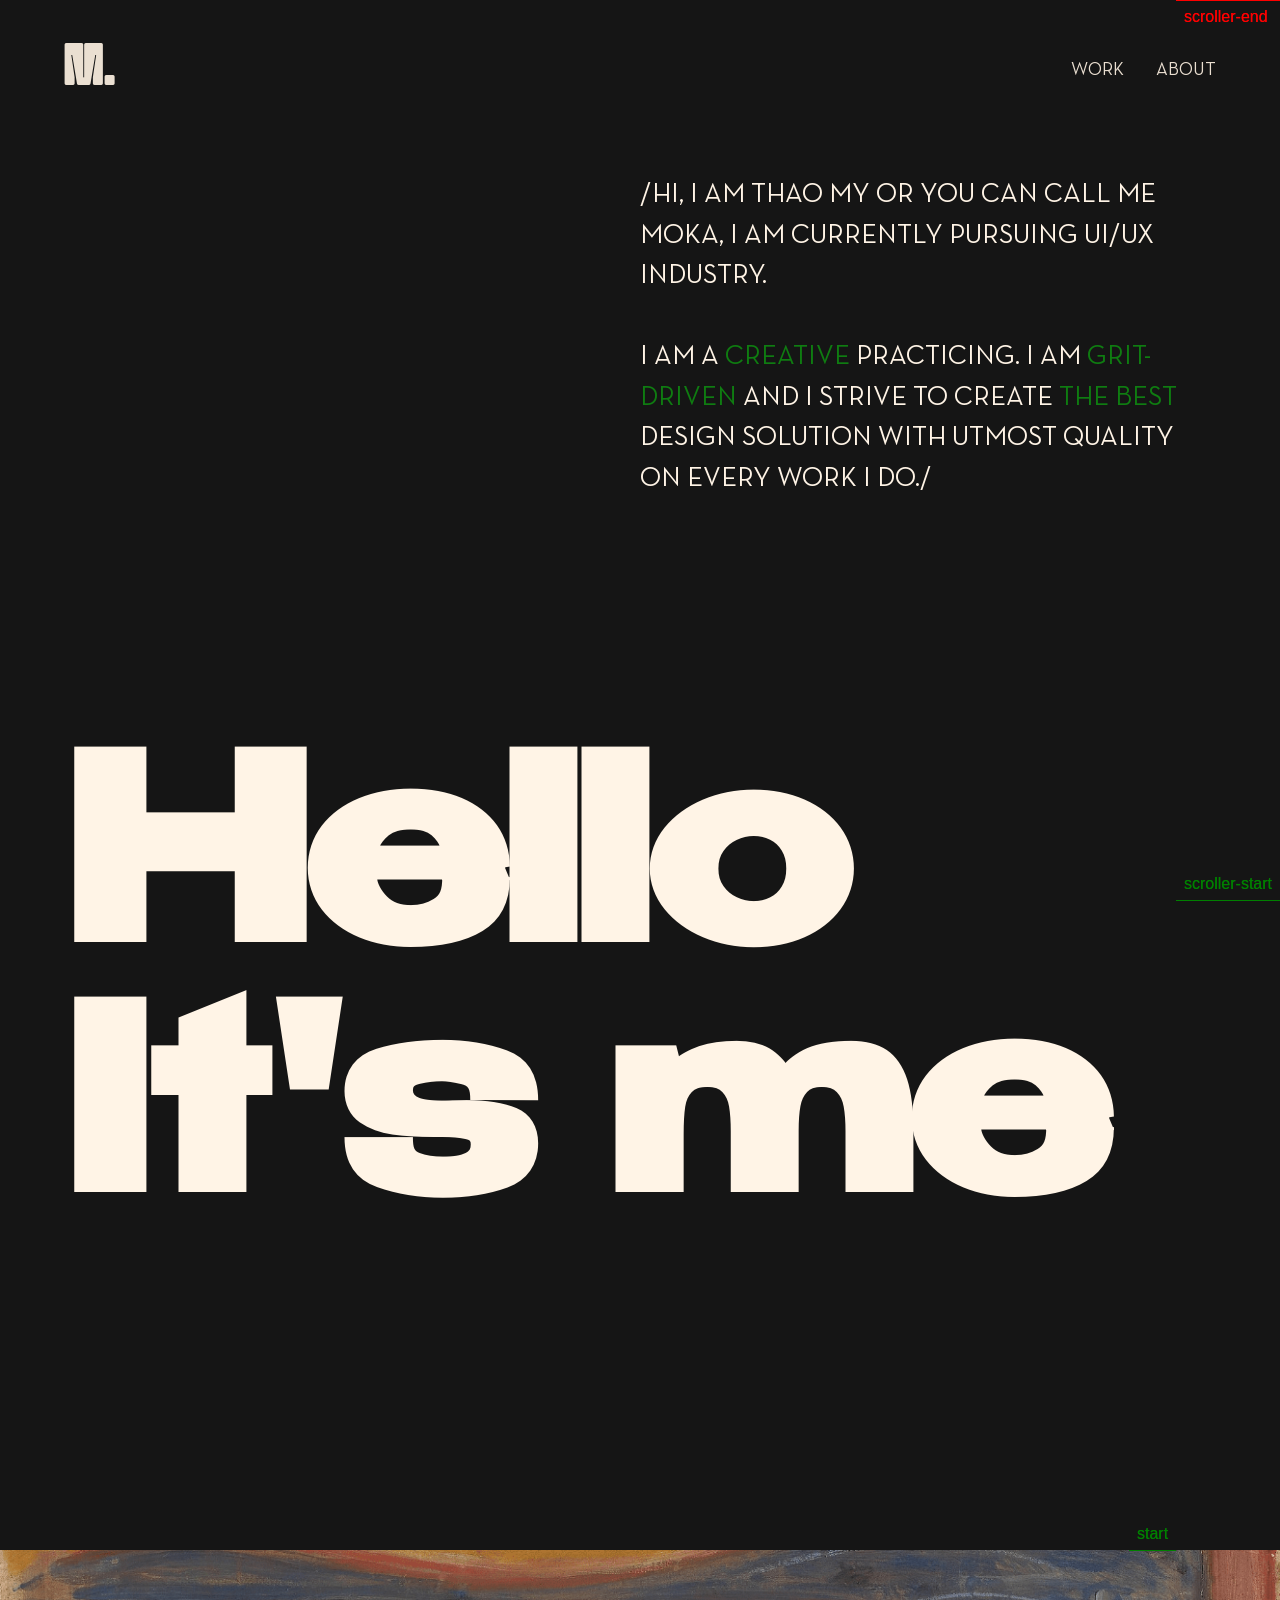
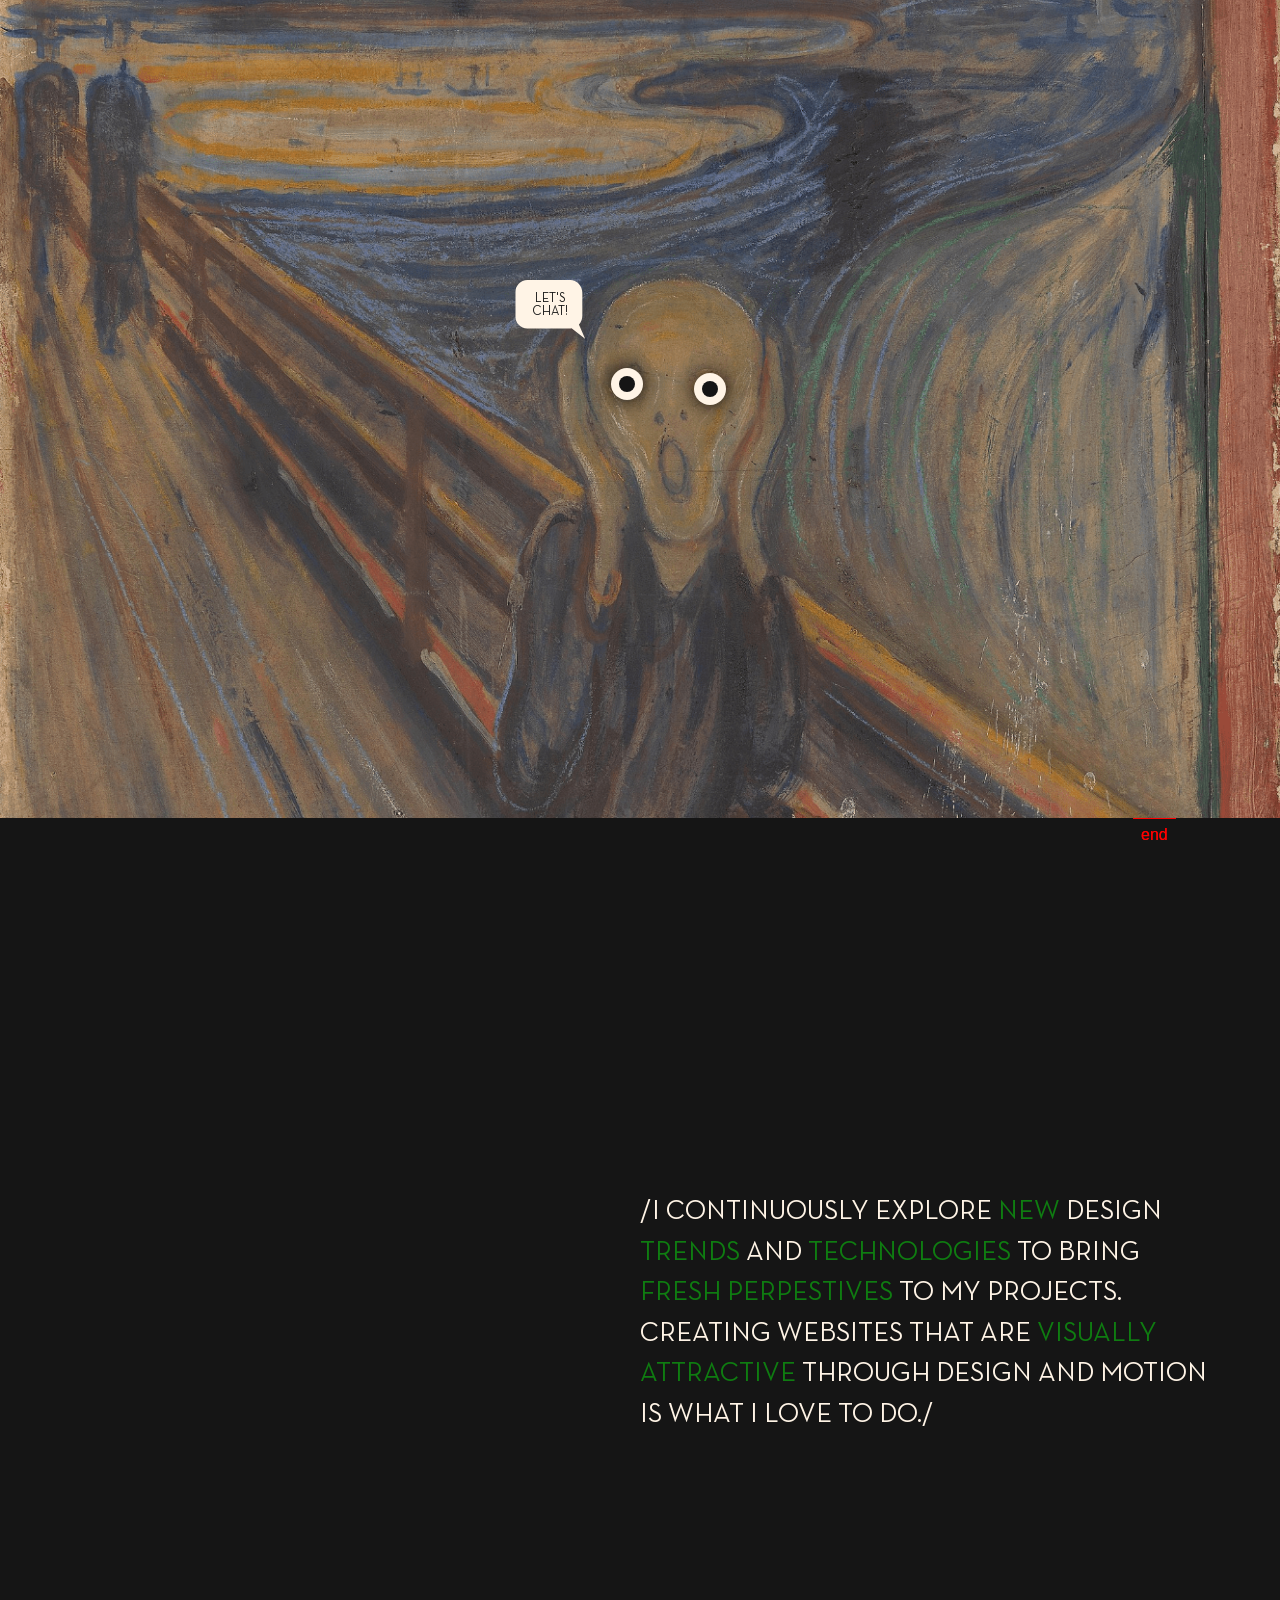
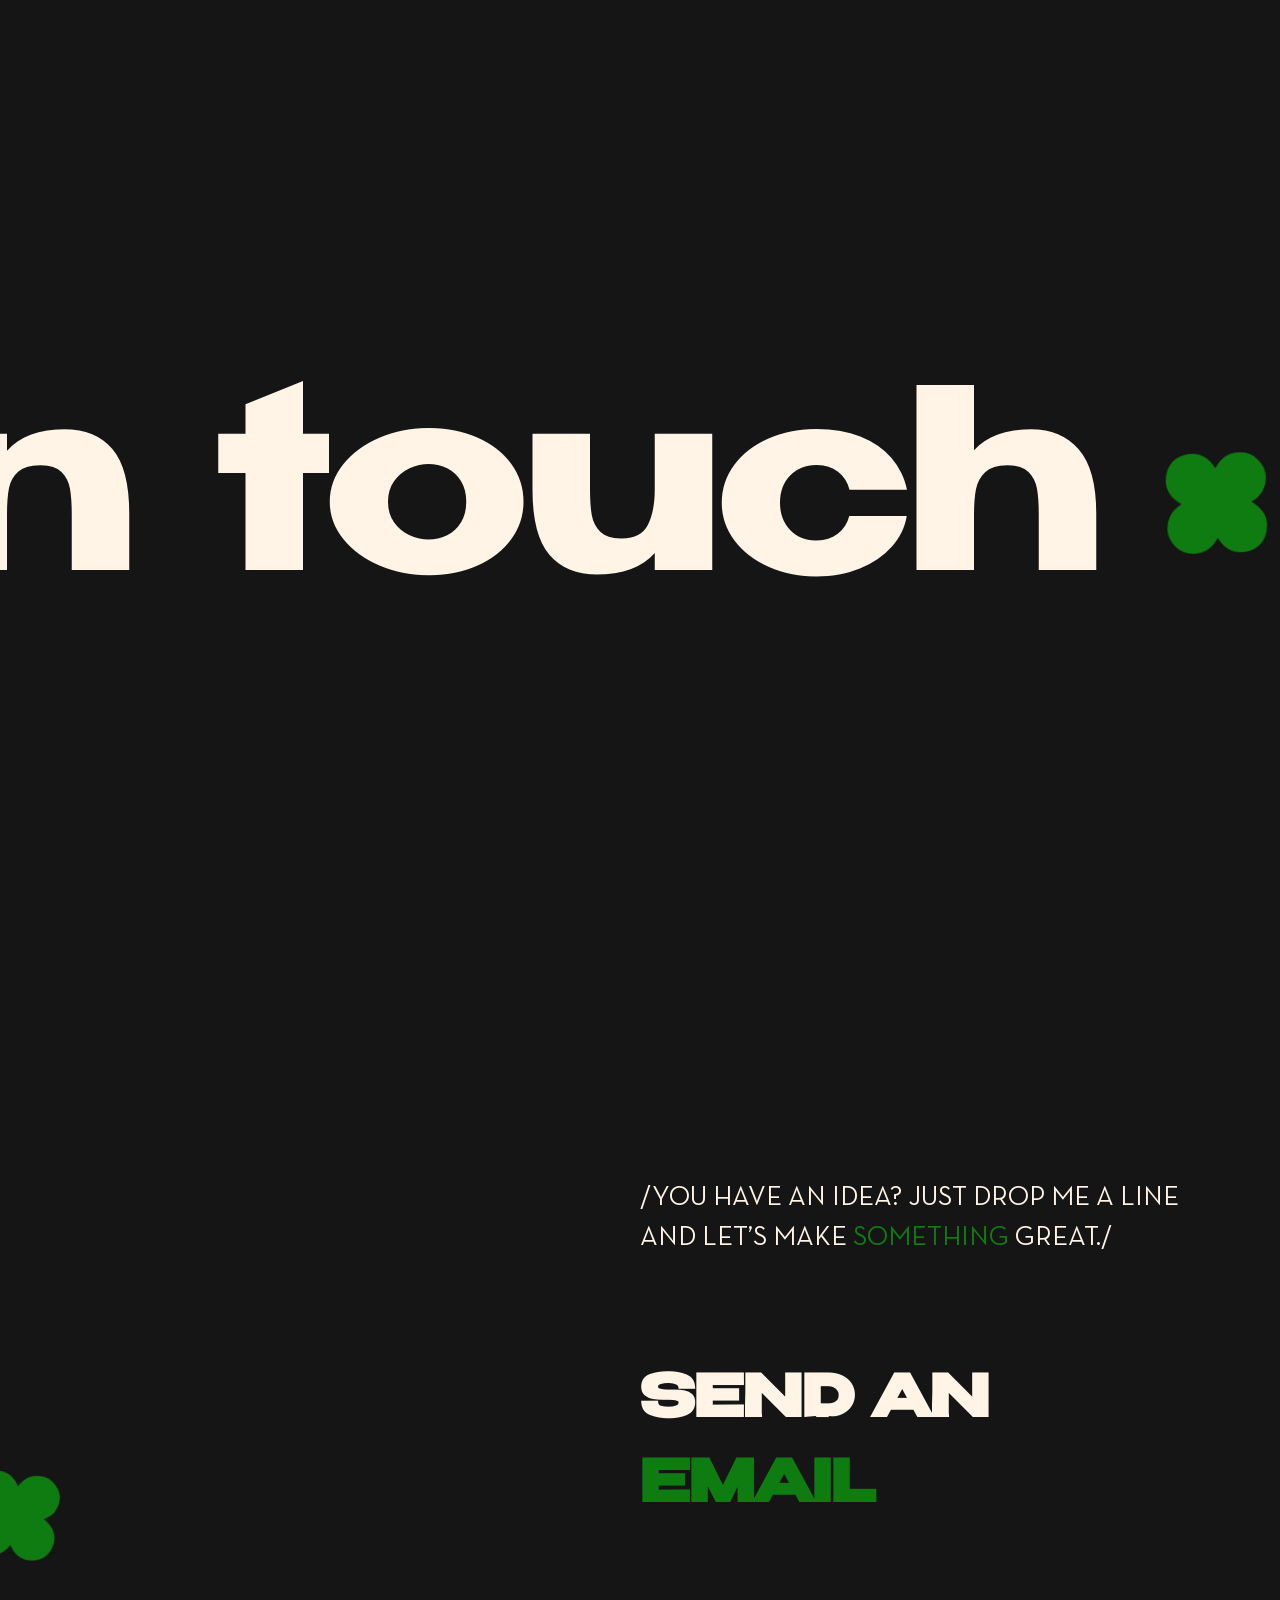
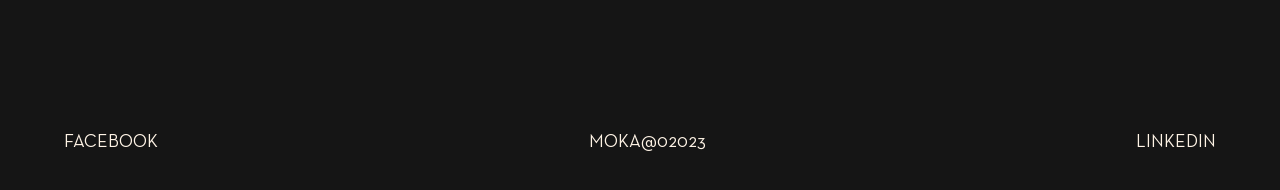
==== commit 41fe0d4f: "Up" ====
--- a/about.html
+++ b/about.html
@@ -90,7 +90,7 @@
 							</div>
 							<div class="text">
 								<p>Let's</p>
-								<p>chat</p>
+								<p>chat!</p>
 							</div>
 						</a>
 						
--- a/css/style-about.css
+++ b/css/style-about.css
@@ -104,6 +104,19 @@
   border-radius: 1000000px;
   transition: width 0.1s ease-in, height 0.1s ease-in, transform 1s ease;
 }
+.section2 .image-container .germ .black-germ:before {
+  content: "";
+  position: absolute;
+  top: 20%;
+  right: 20%;
+  scale: 0;
+  display: block;
+  width: calc(var(--r) / 10);
+  height: calc(var(--r) / 10);
+  background: white;
+  border-radius: 50%;
+  overflow: hidden;
+}
 .section2 .image-container .hoverdiv {
   position: absolute;
   display: block;
@@ -115,6 +128,10 @@
   width: calc(var(--r) / 1.2) !important;
   height: calc(var(--r) / 1.2) !important;
   transition: all 0.5s ease-in;
+}
+.section2 .image-container .hoverdiv:hover ~ .germ .black-germ:before, .section2 .image-container .chatbox:hover ~ .germ .black-germ:before {
+  scale: 1;
+  transition: all 0.5s ease-out;
 }
 
 .section3 {
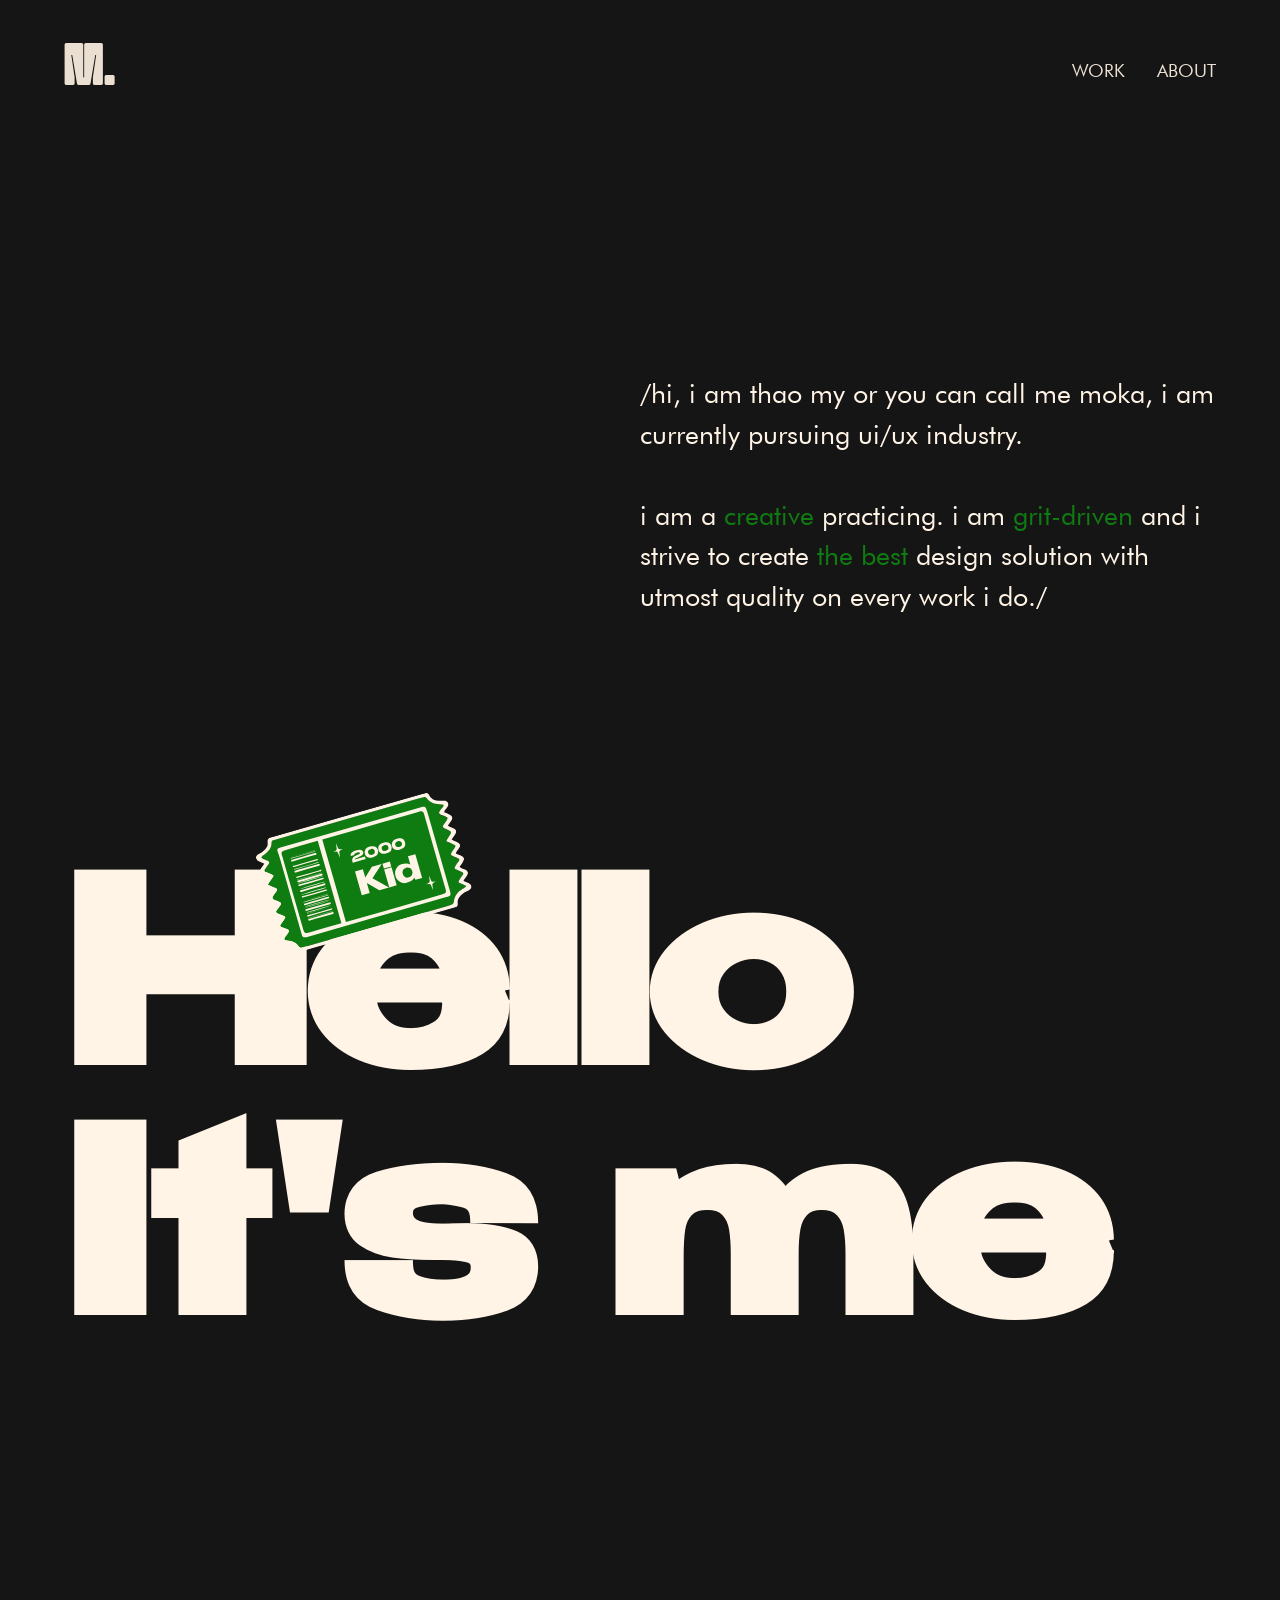
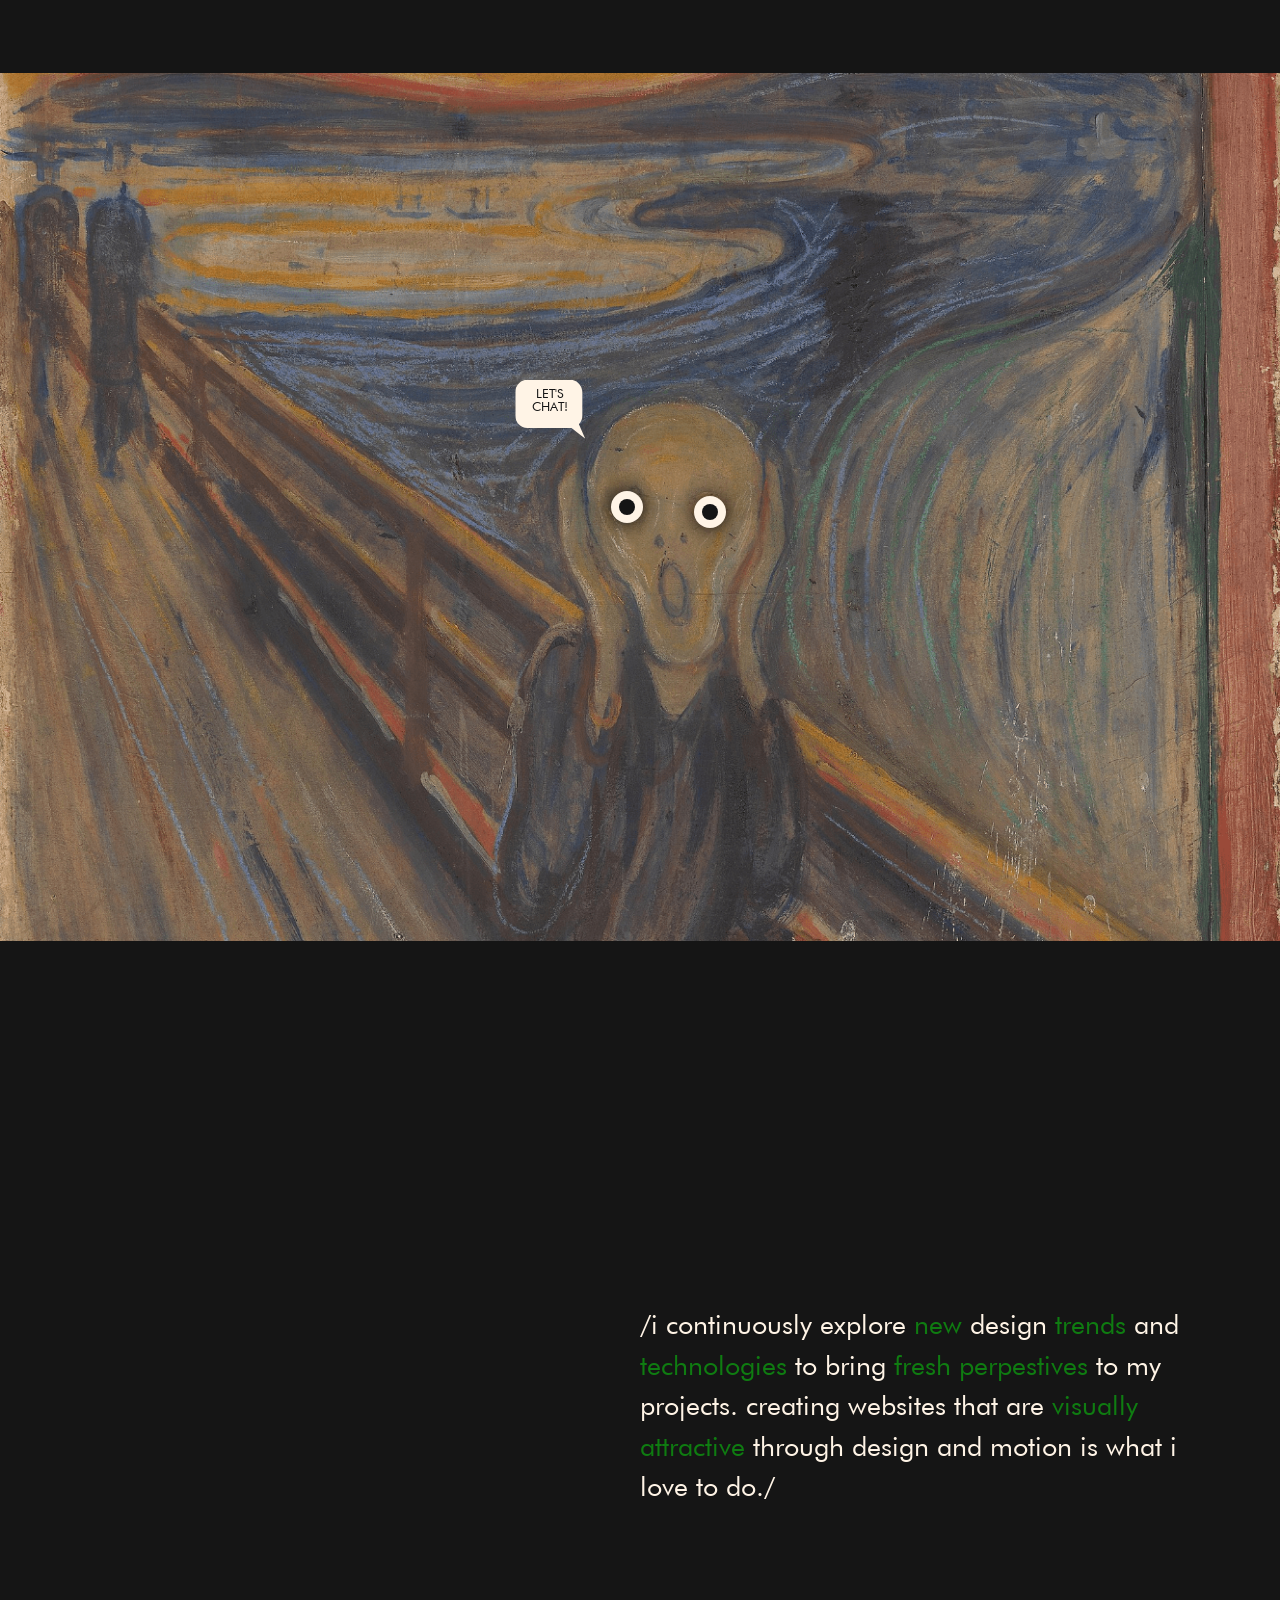
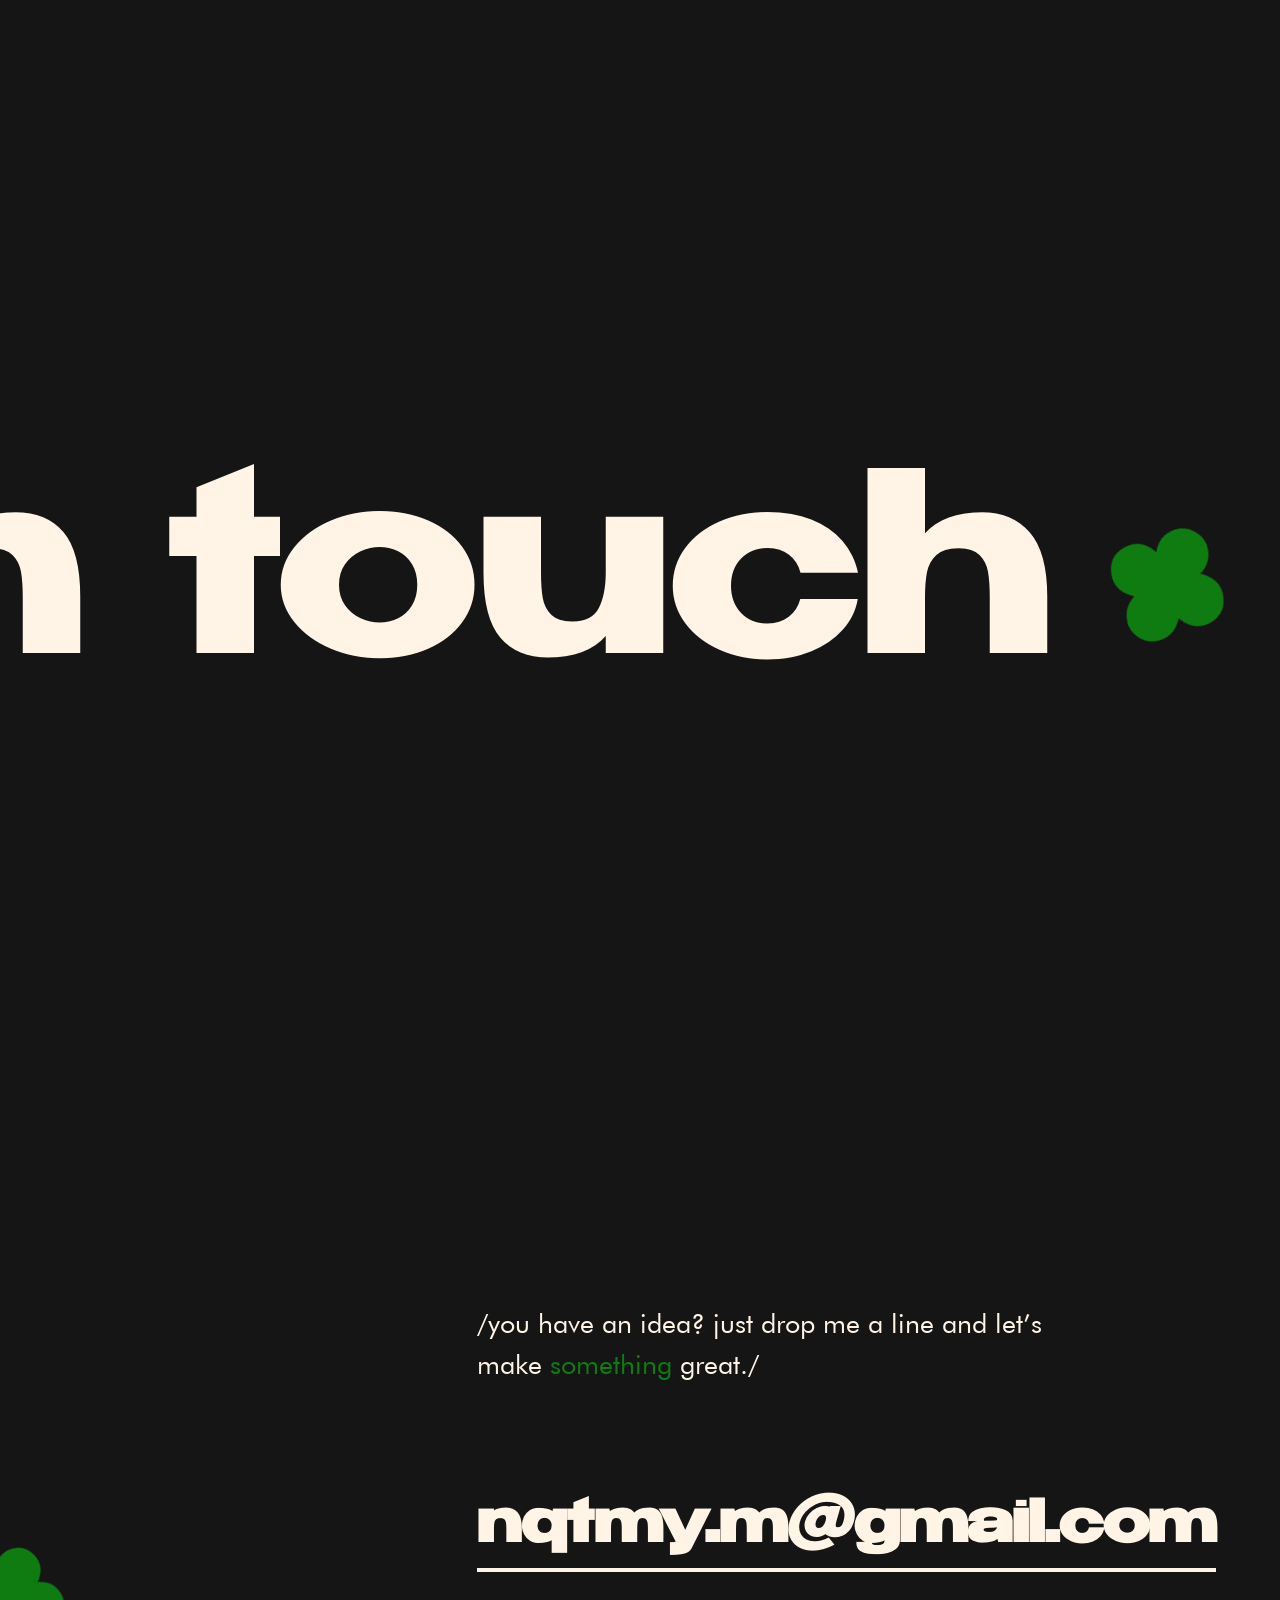
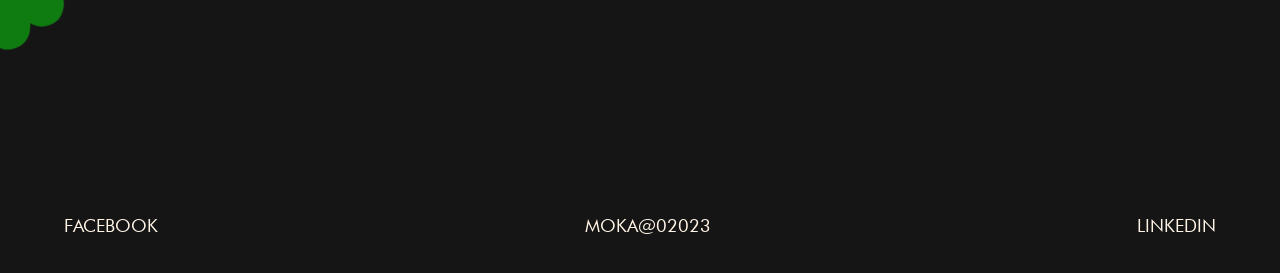
==== commit 1f11946f: "up" ====
--- a/about.html
+++ b/about.html
@@ -72,6 +72,69 @@
 
 				<div class="hello">
 					<nav class="text">
+						<svg viewBox="0 0 221.8 131.2" id="sticker2k">
+							<style type="text/css">
+								.st0 {
+									fill: #0F7C11;
+								}
+
+								.st1 {
+									fill: #FFF4E6;
+								}
+							</style>
+							<path class="st0" d="M210.3,87.1c1.3-1.2,2.8-2.1,4.1-3.2c2.7-2.2,2.7-2.9,0-5.1c-0.4-0.3-0.8-0.6-1.1-0.8c-5.6-4.3-5.6-4.3-0.3-8.7  c4.6-3.8,4.6-3.8,0-7.4c-0.9-0.7-1.8-1.3-2.6-2c-2.5-2-2.5-2.2-0.2-4.2c1.3-1.2,2.7-2.3,3.9-3.5c2.4-2.2,2.4-3.1-0.1-5.3  c-1.3-1.2-2.8-2.1-4.1-3.3c-0.3-0.2-0.5-0.4-0.7-0.7c-0.6-1-0.3-2.3,0.7-3c1.6-1.3,3.3-2.5,4.8-3.9c2.2-2,2.2-2.6,0-4.5  c-0.9-0.8-2-1.5-3-2.3c-3.7-3.1-3.7-3.7,0.1-6.7c1.6-1.2,3.5-2.1,4.4-3.9c-0.4-1.1-1.2-1.2-1.9-1.5c-6.1-2.1-12-4.4-14.2-11.4  c-0.5-1.4-1.6-1.8-3-1.9c-1.3,0-2.5,0-3.8,0c-55.1,0-110.2,0-165.4,0c-1.1,0-2.2,0-3.3,0c-1.6-0.2-3.2,0.9-3.5,2.5  c-1.4,5.5-5.9,7.9-10.6,10C9,17,7,16.9,6,18.6c0.3,1.6,1.7,2.2,2.8,3.1c1,0.8,2,1.6,2.9,2.4c1.6,1.4,1.4,2.6-0.2,3.8  c-1.7,1.2-3.2,2.5-4.8,3.8C4.4,33.6,4.4,34,6.8,36c1.5,1.2,3.1,2.3,4.5,3.5c2.4,2,2.5,2.3,0.1,4.2c-1.6,1.3-3.3,2.5-4.9,3.8  c-2.2,1.9-2.2,2.2,0,4c1.7,1.4,3.4,2.8,5.2,4.1c1.5,1.1,1.6,2.3,0.1,3.5c-1.2,1-2.5,1.9-3.7,2.9c-3.6,3.2-3.6,4,0.2,7  c1.2,1,2.5,2,3.7,3s1.3,2.1-0.1,3.1c-1.8,1.3-3.5,2.7-5.2,4.1c-2.3,1.9-2.3,2.4,0,4.4C7.3,84.1,8,84.5,8.6,85  c6.1,4.8,6.2,3.9,0.1,8.7c-4.6,3.6-4.7,3.7,0,7.1c5.2,3.8,6.1,4.2,0,8.5c-4.6,3.3-4.4,4,0.8,6.3c4.2,1.9,7.7,4.4,9,9.1  c0.5,1.8,1.8,2.5,3.6,2.5c1.4,0,2.8,0,4.3,0c54.5,0,109,0,163.5,0c1.1,0,2.2-0.1,3.3,0c2.1,0.3,4.1-1,4.7-3  c2.2-5.8,6.9-8.8,12.7-10.5c1.6-0.5,3.5-0.4,5.1-2c-1.6-1.4-2.9-2.6-4.4-3.8c-3.2-2.7-3.3-3.1-0.2-5.7c1.3-1.1,2.6-2.3,4.1-3.3  c1.6-1.1,1.5-2.3,0.1-3.5c-1.7-1.5-3.4-2.8-5.1-4.3C208.4,89.6,208.4,88.9,210.3,87.1z" />
+							<path id="Path_95" class="st1" d="M7.2,105c-1.3-1.2-2.7-2.2-4.1-3.2c-3.8-2.3-4.3-6.2,0.2-9c1.4-1,2.7-2,3.9-3.1  c-1.2-2.1-3.3-3-4.8-4.4c-3-2.7-3-4.8-0.1-7.5C3,77,3.9,76.4,4.8,75.7c0.7-0.6,1.5-1.2,2.3-1.9c-1.2-2-3.3-3-4.9-4.4  c-2.9-2.6-3-4.9,0-7.5c1.5-1.3,3.2-2.5,5.2-4.1c-2-1.7-3.9-3-5.6-4.6c-2.5-2.3-2.5-4.6,0-6.8c1.6-1.5,3.4-2.8,5.3-4.4  c-1.3-1.8-3.2-2.8-4.7-4.1C-1,35-1,32.7,2.6,29.8c1.4-1.2,3-2.3,4.5-3.6c-1.5-2-3.5-3-5.1-4.5c-3.1-2.9-2.4-6.3,1.7-7.4  c2.8-0.6,5.5-1.5,8-2.8c2.9-1.7,5.4-3.7,5.7-7.6C17.8,1.3,19.5,0,22.1,0c1,0,1.9,0,2.9,0c57.2,0,114.4,0,171.6,0  c1.3,0,2.5,0,3.8,0.1c1.7,0,3.1,1.1,3.4,2.8c1.1,6.9,6.4,8.8,12,10.5c0.6,0.2,1.2,0.3,1.9,0.4c2,0.4,3.5,1.5,4,3.6  c0.5,2-0.8,3.2-2.2,4.4c-1.6,1.4-3.8,2.3-4.9,4.5c1.8,1.4,3.6,2.7,5.2,4.2c2.7,2.4,2.7,4.4,0,6.8c-1.6,1.5-3.4,2.8-5.2,4.3  c1.1,2,3,2.9,4.5,4.2c3.5,3,3.5,5-0.1,8c-1.4,1.2-2.9,2.4-4.6,3.7c1.1,1.7,2.8,2.6,4.2,3.8c4.1,3.4,4.1,5.3,0.1,8.6  c-1.4,1.2-3.2,2-4.2,3.9c1.4,1.1,2.7,2.2,4,3.3c4.3,3.5,4.2,5.3-0.2,8.9c-1.2,1-2.5,2-3.8,3.1c1,2.2,3.2,3,4.8,4.5  c3.1,2.8,3.1,4.7,0.1,7.4c-0.8,0.7-1.7,1.4-2.6,2.1c-0.7,0.6-1.5,1.2-2.4,2c1.1,1.8,3,2.7,4.5,4c1.6,1.3,2.5,2.9,1.9,5  c-0.6,1.9-2.2,2.7-4,2.9c-3.5,0.3-6.9,1.3-9.9,3c-2.9,1.6-5,3.7-5.6,7.2c-0.6,3.4-1.7,4.1-5.2,4.2c-1.1,0-2.2,0-3.3,0h-170  c-1.1,0-2.2,0-3.3,0c-2.4,0-4.1-1.3-4.4-3.5c-0.7-5-4.3-7-8.3-8.8c-1.6-0.7-3.3-1-4.7-2.2c-2.5-2.1-2.6-4.6-0.3-6.9  C3.4,108.2,5.7,107.1,7.2,105 M216.3,18.6c-0.4-1.1-1.2-1.2-1.9-1.5c-6.1-2.1-12-4.4-14.2-11.4c-0.5-1.4-1.6-1.8-3-1.9  c-1.3,0-2.5,0-3.8,0c-55.1,0-110.2,0-165.4,0c-1.1,0-2.2,0-3.3,0c-1.6-0.2-3.2,0.9-3.5,2.5c-1.4,5.5-5.9,7.9-10.6,10  c-1.5,0.7-3.5,0.6-4.5,2.3c0.3,1.6,1.7,2.2,2.8,3.1c1,0.8,2,1.6,2.9,2.4c1.6,1.4,1.4,2.6-0.2,3.8c-1.7,1.2-3.3,2.5-4.8,3.8  C4.5,33.6,4.5,34,6.9,36c1.5,1.2,3.1,2.3,4.5,3.5c2.4,2,2.5,2.3,0.1,4.2c-1.6,1.3-3.3,2.5-4.9,3.8c-2.2,1.9-2.2,2.2,0,4  c1.7,1.4,3.4,2.8,5.2,4.1c1.5,1.1,1.6,2.3,0.1,3.5c-1.2,1-2.5,1.9-3.7,2.9c-3.7,3.2-3.7,4,0.1,7c1.2,1,2.5,2,3.7,3s1.3,2.1-0.1,3.1  c-1.8,1.3-3.5,2.7-5.2,4.1c-2.3,1.9-2.3,2.4,0,4.4C7.3,84.1,8,84.5,8.6,85c6.1,4.8,6.2,3.9,0.1,8.7c-4.6,3.6-4.7,3.7,0,7.1  c5.2,3.8,6.1,4.2,0,8.5c-4.6,3.3-4.4,4,0.8,6.3c4.2,1.9,7.7,4.4,9,9.1c0.5,1.8,1.8,2.5,3.6,2.5c1.4,0,2.9,0,4.3,0  c54.5,0,109,0,163.5,0c1.1,0,2.2-0.1,3.3,0c2.1,0.3,4.1-1,4.7-3c2.2-5.8,6.9-8.8,12.7-10.5c1.6-0.5,3.5-0.4,5.1-2  c-1.6-1.4-2.9-2.6-4.4-3.8c-3.2-2.7-3.3-3.1-0.2-5.7c1.3-1.1,2.6-2.3,4.1-3.3c1.6-1.2,1.5-2.3,0.1-3.5c-1.7-1.5-3.4-2.8-5.1-4.3  c-1.9-1.7-1.9-2.5,0.1-4.2c1.3-1.2,2.8-2.1,4.1-3.2c2.7-2.2,2.7-2.9,0-5.1c-0.4-0.3-0.8-0.6-1.1-0.8c-5.6-4.3-5.6-4.3-0.3-8.7  c4.6-3.8,4.6-3.8,0-7.4c-0.9-0.7-1.8-1.3-2.6-2c-2.5-2-2.5-2.2-0.2-4.2c1.3-1.2,2.7-2.3,3.9-3.5c2.4-2.2,2.4-3.1-0.1-5.3  c-1.3-1.2-2.7-2.1-4.1-3.3c-1-0.6-1.3-2-0.6-3c0.2-0.3,0.4-0.5,0.7-0.7c1.6-1.3,3.3-2.5,4.8-3.9c2.2-2,2.2-2.6,0-4.5  c-0.9-0.8-2-1.5-3-2.3c-3.7-3.1-3.7-3.7,0.1-6.7C213.4,21.3,215.4,20.4,216.3,18.6" />
+							<g>
+								<path id="Path_98" class="st1" d="M51.4,80.9H64c0.4,0,0.8,0,1.2,0c0.4-0.1,0.8,0.2,0.9,0.7c0,0.1,0,0.1,0,0.2   c0,0.6-0.3,0.8-0.8,0.9c-0.3,0-0.7,0-1,0c-8.5,0-17.1,0-25.6,0c-0.7,0-1.8,0.5-1.7-0.9c0-1.2,1-0.8,1.7-0.8   C42.8,80.9,47.1,80.9,51.4,80.9" />
+								<path id="Path_99" class="st1" d="M51.4,100.6c-4.3,0-8.7,0-13,0c-0.5,0-1.2,0.3-1.5-0.6c-0.2-0.5,0-1.1,0.5-1.3   c0.1-0.1,0.3-0.1,0.4-0.1c0.3,0,0.7,0,1,0h25.4c0.4,0,0.8,0,1.2,0c0.6,0,0.7,0.5,0.7,1s-0.1,0.9-0.7,1c-0.5,0-0.9,0-1.4,0   C59.8,100.6,55.6,100.6,51.4,100.6L51.4,100.6z" />
+								<path id="Path_100" class="st1" d="M51.6,65.5c4.1,0,8.3,0,12.4,0c0.5,0,0.9,0,1.4,0c0.6,0,0.7,0.5,0.7,1s-0.1,0.9-0.7,1   c-0.5,0-0.9,0-1.4,0c-8.3,0-16.7,0-25,0c-0.4,0-0.8,0-1.2,0c-0.7,0-0.9-0.3-0.9-1c0-0.6,0.2-1,0.9-1c0.8,0,1.6,0,2.4,0   C43.9,65.5,47.7,65.5,51.6,65.5" />
+								<path id="Path_101" class="st1" d="M51.4,56.3c-4.4,0-8.8,0-13.2,0c-0.7,0-1.3,0-1.3-1c0-0.6,0.2-1,0.9-1c0.4,0,0.8,0,1.2,0h25   c0.4,0,0.8,0,1.2,0c0.7,0,0.9,0.4,0.9,1s-0.2,1-0.9,1c-0.4,0-0.8,0-1.2,0H51.4" />
+								<path id="Path_102" class="st1" d="M51.5,43c4.2,0,8.4,0,12.6,0c0.5,0,0.9,0,1.4,0.1c0.6,0.1,0.6,0.6,0.6,1.1   c0,0.4-0.2,0.8-0.6,0.8c-0.5,0-1,0-1.6,0c-8.3,0-16.5,0-24.8,0c-0.4,0-0.8,0-1.2,0c-0.6,0-1-0.2-1-0.9s0.3-1.1,1-1.1   c0.4,0,0.8,0,1.2,0C39.1,43,51.5,43,51.5,43z" />
+								<path id="Path_103" class="st1" d="M51.4,87.4h12.4c0.5,0,0.9,0,1.4,0c0.7,0,0.9,0.4,0.8,1c0,0.5-0.2,0.9-0.8,0.9   c-0.5,0-0.9,0-1.4,0c-8.3,0-16.5,0-24.8,0c-0.5,0-0.9,0-1.4,0c-0.7,0-0.8-0.5-0.8-1.1c0-0.5,0.2-0.9,0.8-0.9c0.5,0,1,0,1.6,0   C43.3,87.4,47.4,87.4,51.4,87.4L51.4,87.4z" />
+								<path id="Path_104" class="st1" d="M51.4,95.7H38.9c-0.5,0-0.9,0-1.4,0c-0.3,0-0.7-0.2-0.7-0.6c0-0.1,0-0.1,0-0.2   c0-0.3,0.3-0.6,0.6-0.6l0,0c0.4,0,0.8,0,1.2,0c8.5,0,16.9,0,25.4,0c0.5,0,0.9,0,1.4,0.1c0.3,0,0.6,0.4,0.5,0.7l0,0   c0,0.3-0.2,0.5-0.5,0.5c-0.5,0-1,0.1-1.6,0.1C59.8,95.7,55.6,95.7,51.4,95.7" />
+								<path id="Path_105" class="st1" d="M51.6,60.7c-4.3,0-8.5,0-12.8,0c-0.5,0-0.9,0-1.4-0.1c-0.4-0.1-0.5-0.4-0.5-0.7s0.1-0.7,0.5-0.8   c0.5-0.1,0.9-0.1,1.4-0.1c8.5,0,17,0,25.4,0c0.4,0,0.8,0,1.2,0c0.5,0,0.7,0.3,0.7,0.8s-0.2,0.8-0.7,0.8s-0.9,0-1.4,0   C59.9,60.7,55.7,60.7,51.6,60.7" />
+								<path id="Path_106" class="st1" d="M51.6,51.3H39.2c-0.5,0-0.9,0-1.4,0c-0.4,0-0.8,0-0.8-0.6c0-0.7,0.5-0.7,0.9-0.7   c0.3,0,0.5,0,0.8,0c8.5,0,17.1,0,25.6,0c0.6,0,1.7-0.5,1.7,0.7c-0.1,1-1.1,0.6-1.8,0.6C60,51.3,55.8,51.3,51.6,51.3" />
+								<path id="Path_107" class="st1" d="M51.4,72.5h12.4c0.4,0,0.8,0,1.2,0c0.5,0,1,0,1,0.7s-0.6,0.6-1,0.6c-0.3,0-0.7,0-1,0   c-8.4,0-16.8,0-25.2,0c-0.6,0-1.8,0.4-1.8-0.6c0-1.3,1.2-0.7,1.8-0.7C43.1,72.5,47.3,72.5,51.4,72.5L51.4,72.5z" />
+								<path id="Path_108" class="st1" d="M37,64.2c1.4-0.8,27-0.9,29-0.4c-1.5,0.7-2.8,0.3-4.1,0.4c-1.4,0.1-2.8,0-4.1,0H37L37,64.2z" />
+								<path id="Path_109" class="st1" d="M36.6,57.3c2.5-0.6,27.9-0.5,29.2,0C64.4,57.6,39.1,57.7,36.6,57.3" />
+								<path id="Path_110" class="st1" d="M37,79.1c1.4-0.4,26.6-0.5,28.8-0.1c0,0.5-0.4,0.5-0.7,0.5c-9.1,0-18.1,0-27.2,0   C37.5,79.5,37.2,79.4,37,79.1" />
+								<path id="Path_111" class="st1" d="M65.9,41.6H37c0.4-0.9,1.2-0.6,1.7-0.6c7.2,0,14.3,0,21.5,0c1.5,0,3,0,4.5,0   C65.1,41,65.6,40.8,65.9,41.6" />
+								<path id="Path_112" class="st1" d="M65.7,70.6c-1.9,0.3-26.5,0.3-28.2,0c0.2-0.1-0.1,0.1,0-0.2c0-0.1,0.1-0.1,0.1-0.1   c9-0.3,18.1-0.1,27.2-0.1C65.1,70.1,65.5,70.3,65.7,70.6" />
+								<path id="Path_113" class="st1" d="M65.5,90.7c-1.4,0.7-25.5,0.8-28,0.4c0.2-0.1-0.1,0.1,0-0.2c0-0.1,0.1-0.1,0.1-0.1   c0.3-0.1,0.5-0.1,0.8-0.1C47.4,90.7,56.5,90.7,65.5,90.7" />
+								<path id="Path_114" class="st1" d="M65.9,84.6H37.2C38.8,83.9,64,83.9,65.9,84.6" />
+								<path id="Path_115" class="st1" d="M65.7,77.9H37.3v-0.2h28.4C65.7,77.8,65.7,77.8,65.7,77.9" />
+								<path id="Path_116" class="st1" d="M37.3,75.7h28.4v0.2H37.3C37.3,75.9,37.3,75.8,37.3,75.7" />
+								<path id="Path_117" class="st1" d="M37.2,85.6h29.1C64.5,86.1,39.5,86.2,37.2,85.6" />
+								<path id="Path_118" class="st1" d="M65.5,92.5H37.6v-0.1L65.5,92.5C65.5,92.4,65.5,92.4,65.5,92.5" />
+								<path id="Path_119" class="st1" d="M65.3,48H37.7v-0.1L65.3,48L65.3,48" />
+								<path id="Path_120" class="st1" d="M37.6,62.4h27.9v0.1L37.6,62.4C37.6,62.5,37.6,62.5,37.6,62.4" />
+								<path id="Path_121" class="st1" d="M65.6,53.5H37.3v-0.2h28.3V53.5" />
+								<path id="Path_122" class="st1" d="M65.7,97.7H37.3v-0.2h28.4V97.7" />
+								<path id="Path_123" class="st1" d="M37.5,69.1h28.1v0.1L37.5,69.1L37.5,69.1" />
+								<path id="Path_124" class="st1" d="M65.4,40.1H37.5V40L65.4,40.1L65.4,40.1" />
+								<path id="Path_125" class="st1" d="M65.5,46.7h-28v-0.1L65.5,46.7C65.5,46.6,65.5,46.7,65.5,46.7" />
+								<path id="Path_126" class="st1" d="M51.2,30.3c4.2,0,8.4,0,12.6,0c0.5,0,0.9,0,1.4,0.1c0.6,0.1,0.6,0.6,0.6,1.1   c0,0.4-0.2,0.8-0.6,0.8c-0.5,0-1,0-1.6,0c-8.3,0-16.5,0-24.8,0c-0.4,0-0.8,0-1.2,0c-0.6,0-1-0.2-1-0.9c0-0.7,0.3-1.1,1-1.1   c0.4,0,0.8,0,1.2,0H51.2L51.2,30.3z" />
+								<path id="Path_127" class="st1" d="M51.3,38.6H38.9c-0.5,0-0.9,0-1.4,0c-0.4,0-0.8,0-0.8-0.6c0-0.7,0.5-0.7,0.9-0.7   c0.3,0,0.5,0,0.8,0c8.5,0,17.1,0,25.6,0c0.6,0,1.7-0.5,1.7,0.7c-0.1,1-1.1,0.6-1.8,0.6C59.7,38.6,55.5,38.6,51.3,38.6" />
+								<path id="Path_128" class="st1" d="M65.7,28.9h-29c0.4-1,1.2-0.6,1.7-0.6c7.2,0,14.3,0,21.5,0c1.5,0,3,0,4.5,0   C64.8,28.3,65.3,28.1,65.7,28.9" />
+								<path id="Path_129" class="st1" d="M65,35.3H37.4v-0.1h27.7L65,35.3" />
+								<path id="Path_130" class="st1" d="M65.2,27.4H37.3v-0.1h27.9V27.4" />
+								<path id="Path_131" class="st1" d="M65.3,34h-28v-0.1L65.3,34L65.3,34" />
+							</g>
+							<g class="st2">
+								<path class="st1" d="M116.7,49.3v2.8h-14.9v-1.5c0-1.4,0.3-2.4,1-3.1c0.6-0.7,1.4-1.2,2.1-1.5c0.8-0.3,1.7-0.5,2.9-0.6   c0.4-0.1,0.9-0.1,1.5-0.2c0.7-0.1,1.3-0.2,1.7-0.2c0.4-0.1,0.7-0.2,1-0.4c0.3-0.2,0.4-0.4,0.4-0.7c0-0.5-0.3-0.8-1-1   c-0.7-0.2-1.4-0.3-2.4-0.3c-0.9,0-1.6,0.2-2.3,0.4c-0.6,0.3-0.9,0.7-0.9,1.3h-4c0-1.6,0.7-2.8,2.2-3.4c1.5-0.6,3.1-0.9,4.9-0.9   c1.9,0,3.6,0.3,5.1,0.8c1.5,0.5,2.2,1.6,2.2,3.2c0,0.9-0.3,1.5-0.8,2s-1.2,0.9-1.9,1.1c-0.7,0.2-1.5,0.4-2.4,0.5l-0.5,0.1   c-0.1,0-0.2,0-0.5,0.1c-1.4,0.2-2.6,0.4-3.5,0.6c-0.9,0.2-1.4,0.5-1.4,0.9H116.7z" />
+								<path class="st1" d="M132.5,46.2c0,1.6-0.5,3-1.5,4.3c-1,1.3-3,1.9-5.9,1.9c-2.1,0-3.7-0.3-4.8-1c-1.1-0.7-1.9-1.5-2.3-2.4   c-0.4-0.9-0.6-1.8-0.5-2.7c0-1.5,0.5-2.9,1.6-4.2c1.1-1.2,3.1-1.9,6-1.9C130,40.2,132.5,42.2,132.5,46.2z M127.3,49   c0.6-0.3,1-0.7,1.2-1.2c0.2-0.5,0.4-1,0.3-1.6c0-0.6-0.1-1.1-0.3-1.5c-0.2-0.5-0.7-0.9-1.2-1.2c-0.6-0.3-1.3-0.4-2.3-0.4   c-0.9,0-1.7,0.1-2.2,0.4s-1,0.7-1.2,1.2c-0.2,0.5-0.4,1-0.3,1.5c0,0.6,0.1,1.1,0.3,1.6s0.7,0.9,1.2,1.2c0.6,0.3,1.3,0.5,2.2,0.5   C126,49.5,126.7,49.4,127.3,49z" />
+								<path class="st1" d="M148.1,46.2c0,1.6-0.5,3-1.5,4.3c-1,1.3-3,1.9-5.9,1.9c-2.1,0-3.7-0.3-4.8-1c-1.1-0.7-1.9-1.5-2.3-2.4   s-0.6-1.8-0.5-2.7c0-1.5,0.5-2.9,1.6-4.2c1.1-1.2,3.1-1.9,6-1.9C145.7,40.2,148.1,42.2,148.1,46.2z M143,49c0.6-0.3,1-0.7,1.2-1.2   s0.4-1,0.3-1.6c0-0.6-0.1-1.1-0.3-1.5c-0.2-0.5-0.7-0.9-1.2-1.2c-0.6-0.3-1.3-0.4-2.3-0.4c-0.9,0-1.7,0.1-2.2,0.4   c-0.6,0.3-1,0.7-1.2,1.2c-0.2,0.5-0.4,1-0.3,1.5c0,0.6,0.1,1.1,0.3,1.6c0.2,0.5,0.7,0.9,1.2,1.2c0.6,0.3,1.3,0.5,2.2,0.5   C141.6,49.5,142.4,49.4,143,49z" />
+								<path class="st1" d="M163.8,46.2c0,1.6-0.5,3-1.5,4.3c-1,1.3-3,1.9-5.9,1.9c-2.1,0-3.7-0.3-4.8-1c-1.1-0.7-1.9-1.5-2.3-2.4   c-0.4-0.9-0.6-1.8-0.5-2.7c0-1.5,0.5-2.9,1.6-4.2c1.1-1.2,3.1-1.9,6-1.9C161.3,40.2,163.8,42.2,163.8,46.2z M158.6,49   c0.6-0.3,1-0.7,1.2-1.2c0.2-0.5,0.4-1,0.3-1.6c0-0.6-0.1-1.1-0.3-1.5c-0.2-0.5-0.7-0.9-1.2-1.2c-0.6-0.3-1.3-0.4-2.3-0.4   c-0.9,0-1.7,0.1-2.2,0.4s-1,0.7-1.2,1.2c-0.2,0.5-0.4,1-0.3,1.5c0,0.6,0.1,1.1,0.3,1.6s0.7,0.9,1.2,1.2c0.6,0.3,1.3,0.5,2.2,0.5   C157.3,49.5,158.1,49.4,158.6,49z" />
+							</g>
+							<g class="st2">
+								<path class="st1" d="M118,74.8l14.9,14.8h-11.2l-11.1-11.5v11.5h-9.1V62.2h9.1v9.5l10.4-9.5h11.3L118,74.8z" />
+								<path class="st1" d="M141.7,67.8h-8.5v-5.6h8.5V67.8z M141.7,68.9h-8.5v20.7h8.5V68.9z" />
+								<path class="st1" d="M162.6,62.2h8.5v27.3h-7.8l-0.4-2.4c-2.1,2-5.4,3-9.8,2.9c-1.9,0-3.6-0.5-5-1.4c-1.5-0.9-2.6-2.2-3.5-3.9   s-1.3-3.5-1.3-5.5v-0.1V79c0-1.8,0.5-3.4,1.3-5c0.8-1.6,2-2.9,3.4-3.8c1.5-1,3.2-1.5,5.1-1.5c4.3,0,7.4,1,9.5,2.9V62.2z M160,84.2   c0.8-0.5,1.4-1.2,1.9-2c0.5-0.8,0.7-1.7,0.7-2.7v-0.1c0-1.7-0.5-3.1-1.5-4.1c-1-1-2.2-1.6-3.8-1.6c-1.8,0-3.1,0.5-4.1,1.6   c-1,1.1-1.4,2.3-1.5,3.8c0,1.7,0.5,3.1,1.4,4.2c0.9,1.1,2.3,1.6,4.1,1.6C158.3,85,159.2,84.8,160,84.2z" />
+							</g>
+							<path id="Path_133" class="st1" d="M87.2,35.1c1,0.2,1.7,1,1.8,2l0.8,5.8l0.8-5.8c0.1-1,0.9-1.8,1.8-2l2.9-0.6l-2.9-0.6  c-1-0.2-1.7-1-1.8-2l-0.8-5.8L89,32c-0.1,1-0.9,1.8-1.8,2l-2.9,0.6L87.2,35.1z" />
+							<path id="Path_134" class="st1" d="M176.5,98.1c1,0.2,1.7,1,1.8,2l0.8,5.8l0.8-5.8c0.1-1,0.9-1.8,1.8-2l2.9-0.6l-2.9-0.6  c-1-0.2-1.7-1-1.8-2l-0.8-5.8l-0.8,5.8c-0.1,1-0.9,1.8-1.8,2l-2.9,0.6L176.5,98.1z" />
+							<path class="st1" d="M189.6,13.8c-26.1,0-52.3,0-78.4,0l0,0H33.4c-1.4,0-2.7,0-4.1,0c-4,0.2-4.4,0.8-4.1,4.8c0.2,2.5,0.3,5,0.3,7.5  c0,27.5,0,55,0,82.6c0,8.5-0.7,8.6,8.1,8.6c47.1,0,94.3,0,141.4,0c5.3,0,10.6,0,15.9,0c5.6,0,5.8-0.3,5.9-6c0-0.4,0-0.7,0-1.1  c0-29.7,0-59.4,0-89C196.7,13.9,196.7,13.8,189.6,13.8z M28.6,105.6c0-26.8,0-53.6,0-80.5c0-0.4,0-0.7,0-1.1c0.1-5.7,0.3-6,5.9-6  c12.2,0,24.4,0,36.7,0v95.2c-11.7,0-23.4,0-35.1,0C28.6,113.2,28.6,113.2,28.6,105.6z M192.7,108.3c-0.2,4.4-0.6,4.8-4.9,4.9  c-6.5,0.1-13,0-19.5,0c-30.6,0-61.3,0-91.9,0V18c11.5,0,23,0,34.5,0l0,0c24.4,0,48.9,0,73.3,0c1.2,0,2.4,0,3.6,0  c4.3,0.2,4.7,0.6,4.9,4.9c0,0.9,0,1.8,0,2.7c0,26.6,0,53.3,0,79.9C192.7,106.5,192.8,107.4,192.7,108.3z" />
+						</svg>
 						<h1 class="first">Hello</h1>
 						<h1>It's me</h1>
 					</nav>
@@ -105,7 +168,7 @@
 			</div>
 
 			<div class="layout section3">
-				<p>/I continuously explore <span>new</span> design <span>trends</span> and <span>technologies</span> to bring <span>fresh PERPESTIVES</span> TO MY  PROJECTS. Creating websites that are <span>visually attractive</span> through design and motion is what I love to do./</p>
+				<p>/i continuously explore <span>new</span> design <span>trends</span> and <span>technologies</span> to bring <span>fresh perpestives</span> to my  projects. creating websites that are <span>visually attractive</span> through design and motion is what i love to do./</p>
 			</div>
 			<div class="section4">
 				<div class="marquee-container">
@@ -135,8 +198,8 @@
 						<!-- <img src="./imgs/germs-rolling-eyes_1.png" alt="bear"> -->
 					</div>
 					<div class="right">
-						<p>/YOU HAVE AN IDEA? JUST DROP ME A LINE AND LET’S MAKE <span>SOMETHING</span> GREAT./</p>
-						<a href="mailto:nqtmy.m@gmail.com" subject="subject text"><h1>SEND AN <span>EMAIL</span></h1></a>
+						<p>/you have an idea? just drop me a line and let’s make <span>something</span> great./</p>
+						<a href="mailto:nqtmy.m@gmail.com" subject="subject text"><h1>nqtmy.m@gmail.com</h1></a>
 					</div>
 				</div>
 				<ul class="layout bottom">
--- a/css/style-typo.css
+++ b/css/style-typo.css
@@ -1,36 +1,2 @@
-@font-face {
-  font-family: FontLogo;
-  src: url(../fonts/Foqha.ttf), url(../fonts/Foqha.otf);
-  font-weight: normal;
-  font-style: normal;
-}
-@font-face {
-  font-family: FontText;
-  src: url(../fonts/Neutra-Text-Book.ttf), url(../fonts/Neutra-Text-Book.otf);
-  font-weight: normal;
-  font-style: normal;
-}
-@font-face {
-  font-family: FontText;
-  src: url(../fonts/Neutra-Text-Italic.ttf), url(../fonts/Neutra-Text-Italic.otf);
-  font-weight: normal;
-  font-style: italic;
-}
-@font-face {
-  font-family: FontHead;
-  src: url(../fonts/Benzin-Bold.otf), url(../fonts/Benzin-Bold.ttf);
-  font-weight: normal;
-  font-style: normal;
-}
-p {
-  font-size: 27px;
-  text-transform: uppercase;
-}
-
-body {
-  font-family: FontText;
-  font-weight: normal;
-  font-style: normal;
-  line-height: 1.5;
-}
+@font-face{font-family:FontLogo;src:url(../fonts/Foqha.ttf),url(../fonts/Foqha.otf);font-weight:normal;font-style:normal}@font-face{font-family:FontText;src:url(../fonts/Futura-Book.ttf);font-weight:normal;font-style:normal}@font-face{font-family:FontHead;src:url(../fonts/Benzin-Bold.otf),url(../fonts/Benzin-Bold.ttf);font-weight:normal;font-style:normal}p{font-size:27px}body{font-family:FontText;font-weight:normal;font-style:normal;line-height:1.5}
 /*# sourceMappingURL=style-typo.css.map */
--- a/css/style-about.css
+++ b/css/style-about.css
@@ -1,261 +1,2 @@
-.section1 {
-  position: relative;
-  display: block;
-  width: 100%;
-}
-.section1 .move-text {
-  margin-left: 50%;
-  margin-bottom: 280px;
-  max-width: 610px;
-}
-.section1 .move-text span {
-  color: var(--gr);
-}
-.section1 .hello {
-  --h: 250px;
-}
-.section1 .hello .text h1 {
-  font-family: FontHead;
-  font-size: var(--h);
-  line-height: 1;
-  white-space: nowrap;
-  margin: 0;
-}
-.section1 .hello .text h1:nth-of-type(2) {
-  margin-bottom: 300px;
-}
-
-.section2 {
-  position: relative;
-}
-.section2 .image-container {
-  position: relative;
-  overflow: hidden;
-  width: 100%;
-}
-.section2 .image-container img {
-  width: 100%;
-  opacity: 0;
-  vertical-align: middle !important;
-}
-.section2 .image-container .img {
-  position: absolute;
-  top: 0;
-  left: 0;
-  opacity: 1;
-}
-.section2 .image-container .chatbox {
-  position: absolute;
-  display: flex;
-  justify-content: center;
-  translate: -50% -50%;
-  top: 0;
-  width: 5.5vw;
-}
-.section2 .image-container .chatbox .img {
-  position: relative;
-  width: 100%;
-  z-index: 1;
-}
-.section2 .image-container .chatbox .img img {
-  width: 100%;
-  opacity: 1;
-}
-.section2 .image-container .chatbox .text {
-  position: absolute;
-  top: 0;
-  display: flex;
-  flex-direction: column;
-  width: 100%;
-  height: 81%;
-  justify-content: center;
-  align-items: center;
-  z-index: 2;
-  padding-top: 5%;
-}
-.section2 .image-container .chatbox .text p {
-  display: inline;
-  top: 50%;
-  left: 50%;
-  margin: 0;
-  line-height: 1;
-  font-size: 1vw;
-  text-transform: uppercase;
-  color: var(--b);
-}
-.section2 .image-container .germ {
-  position: absolute;
-  translate: -50% -50%;
-  width: var(--r);
-  height: var(--r);
-  background: var(--t);
-  border-radius: 1000000px;
-  overflow: hidden;
-  box-shadow: 0px 0px 20px black;
-}
-.section2 .image-container .germ .black-germ {
-  position: absolute;
-  translate: -50% -50%;
-  top: 50%;
-  left: 50%;
-  width: calc(var(--r) / 2);
-  height: calc(var(--r) / 2);
-  background-color: var(--b);
-  border-radius: 1000000px;
-  transition: width 0.1s ease-in, height 0.1s ease-in, transform 1s ease;
-}
-.section2 .image-container .germ .black-germ:before {
-  content: "";
-  position: absolute;
-  top: 20%;
-  right: 20%;
-  scale: 0;
-  display: block;
-  width: calc(var(--r) / 10);
-  height: calc(var(--r) / 10);
-  background: white;
-  border-radius: 50%;
-  overflow: hidden;
-}
-.section2 .image-container .hoverdiv {
-  position: absolute;
-  display: block;
-  width: 200px;
-  height: 200px;
-  background-color: aliceblue;
-}
-.section2 .image-container .hoverdiv:hover ~ .germ .black-germ, .section2 .image-container .chatbox:hover ~ .germ .black-germ {
-  width: calc(var(--r) / 1.2) !important;
-  height: calc(var(--r) / 1.2) !important;
-  transition: all 0.5s ease-in;
-}
-.section2 .image-container .hoverdiv:hover ~ .germ .black-germ:before, .section2 .image-container .chatbox:hover ~ .germ .black-germ:before {
-  scale: 1;
-  transition: all 0.5s ease-out;
-}
-
-.section3 {
-  padding-top: 300px;
-  padding-bottom: 200px;
-}
-.section3 p {
-  max-width: 600px;
-  margin-left: 50%;
-}
-.section3 p span {
-  color: var(--gr);
-}
-
-.section4 {
-  position: relative;
-  display: block;
-}
-.section4 .marquee-container {
-  position: relative;
-  display: flex;
-  flex-direction: row;
-  bottom: -50px;
-  width: 100vw;
-  overflow: hidden;
-}
-.section4 .marquee-container .marquee-content {
-  position: relative;
-  display: flex;
-  white-space: nowrap;
-  flex-direction: row;
-  align-items: center;
-}
-.section4 .marquee-container .marquee-content nav {
-  display: flex;
-  width: 100px;
-}
-.section4 .marquee-container .marquee-content nav img {
-  width: 100%;
-}
-.section4 .marquee-container .marquee-content p {
-  font-family: FontHead;
-  font-size: 250px;
-  text-transform: none;
-}
-
-.footer {
-  position: relative;
-  display: block;
-  width: 100%;
-  height: 100vh;
-  background: var(--b);
-}
-.footer .content {
-  display: flex;
-  height: 100%;
-  flex-direction: row;
-}
-.footer .content .left {
-  justify-content: center;
-}
-.footer .content .left img {
-  max-width: 800px;
-  width: 100%;
-}
-.footer .content div {
-  display: flex;
-  align-items: center;
-  width: 100%;
-}
-.footer .content .right {
-  flex-direction: column;
-  justify-content: center;
-  align-items: flex-start;
-}
-.footer .content .right p {
-  margin-bottom: 100px;
-  max-width: 600px;
-}
-.footer .content .right p span {
-  color: var(--gr);
-}
-.footer .content .right h1 {
-  font-family: FontHead;
-  font-size: 57px;
-  color: var(--t);
-  margin: 0;
-}
-.footer .content .right h1 span {
-  color: var(--gr);
-}
-.footer .bottom {
-  position: absolute;
-  display: flex;
-  flex-direction: row;
-  justify-content: space-between;
-  bottom: 0;
-  left: 0;
-  width: 100%;
-  list-style-type: none;
-}
-.footer .bottom p {
-  color: var(--t);
-  font-size: 18px;
-  text-transform: uppercase;
-}
-.footer .svg-path {
-  position: absolute;
-  width: 100%;
-  height: 100vh;
-  overflow-x: hidden;
-  overflow-y: visible;
-  bottom: 0;
-  left: 0;
-  pointer-events: none;
-}
-.footer .svg-path svg {
-  width: 100%;
-  position: absolute;
-  bottom: 0;
-  left: 50%;
-  translate: -50% 0;
-  opacity: 0;
-}
-.footer .svg-path .flower {
-  position: absolute;
-}
+.section1{position:relative;display:block;width:100%}.section1 .move-text{margin-left:50%;margin-bottom:280px;margin-top:350px;max-width:610px;text-transform:lowercase}.section1 .move-text span{color:var(--gr)}.section1 .hello{position:relative;--h:250px}.section1 .hello #sticker2k{position:absolute;display:block;width:200px;top:-60px;left:200px;rotate:-16deg}.section1 .hello .text h1{font-family:FontHead;font-size:var(--h);line-height:1;white-space:nowrap;margin:0}.section1 .hello .text h1:nth-of-type(2){margin-bottom:300px}.section2{position:relative}.section2 .image-container{position:relative;overflow:hidden;width:100%}.section2 .image-container img{width:100%;opacity:0;vertical-align:middle!important}.section2 .image-container .img{position:absolute;top:0;left:0;opacity:1}.section2 .image-container .chatbox{position:absolute;display:-webkit-box;display:-ms-flexbox;display:flex;-webkit-box-pack:center;-ms-flex-pack:center;justify-content:center;translate:-50% -50%;top:0;width:5.5vw}.section2 .image-container .chatbox .img{position:absolute;top:50%;translate:0% -40%;width:100%;z-index:1}.section2 .image-container .chatbox .img img{width:100%;opacity:1}.section2 .image-container .chatbox .text{position:relative;display:-webkit-box;display:-ms-flexbox;display:flex;-webkit-box-orient:vertical;-webkit-box-direction:normal;-ms-flex-direction:column;flex-direction:column;width:100%;height:81%;-webkit-box-pack:center;-ms-flex-pack:center;justify-content:center;-webkit-box-align:center;-ms-flex-align:center;align-items:center;z-index:2;padding-top:5%}.section2 .image-container .chatbox .text p{display:inline;top:50%;left:50%;margin:0;line-height:1;font-size:1vw;text-transform:uppercase;color:var(--b)}.section2 .image-container .germ{position:absolute;translate:-50% -50%;width:var(--r);height:var(--r);background:var(--t);border-radius:1000000px;overflow:hidden;-webkit-box-shadow:0px 0px 20px black;box-shadow:0px 0px 20px black}.section2 .image-container .germ .black-germ{position:absolute;translate:-50% -50%;top:50%;left:50%;width:calc(var(--r) / 2);height:calc(var(--r) / 2);background-color:var(--b);border-radius:1000000px;-webkit-transition:width 0.1s ease-in,height 0.1s ease-in,-webkit-transform 1s ease;transition:width 0.1s ease-in,height 0.1s ease-in,-webkit-transform 1s ease;transition:width 0.1s ease-in,height 0.1s ease-in,transform 1s ease;transition:width 0.1s ease-in,height 0.1s ease-in,transform 1s ease,-webkit-transform 1s ease}.section2 .image-container .germ .black-germ:before{content:"";position:absolute;top:20%;right:20%;scale:0;display:block;width:calc(var(--r) / 10);height:calc(var(--r) / 10);background:white;border-radius:50%;overflow:hidden}.section2 .image-container .hoverdiv{position:absolute;display:block;width:200px;height:200px;background-color:aliceblue}.section2 .image-container .chatbox:hover~.germ .black-germ,.section2 .image-container .hoverdiv:hover~.germ .black-germ{width:calc(var(--r) / 1.2)!important;height:calc(var(--r) / 1.2)!important;-webkit-transition:all 0.5s ease-in;transition:all 0.5s ease-in}.section2 .image-container .chatbox:hover~.germ .black-germ:before,.section2 .image-container .hoverdiv:hover~.germ .black-germ:before{scale:1;-webkit-transition:all 0.5s ease-out;transition:all 0.5s ease-out}.section3{padding-top:300px;padding-bottom:200px}.section3 p{max-width:600px;margin-left:50%;text-transform:lowercase}.section3 p span{color:var(--gr)}.section4{position:relative;display:block}.section4 .marquee-container{position:relative;display:-webkit-box;display:-ms-flexbox;display:flex;-webkit-box-orient:horizontal;-webkit-box-direction:normal;-ms-flex-direction:row;flex-direction:row;bottom:-50px;width:100vw;overflow:hidden}.section4 .marquee-container .marquee-content{position:relative;display:-webkit-box;display:-ms-flexbox;display:flex;white-space:nowrap;-webkit-box-orient:horizontal;-webkit-box-direction:normal;-ms-flex-direction:row;flex-direction:row;-webkit-box-align:center;-ms-flex-align:center;align-items:center}.section4 .marquee-container .marquee-content nav{display:-webkit-box;display:-ms-flexbox;display:flex;width:100px}.section4 .marquee-container .marquee-content nav img{width:100%}.section4 .marquee-container .marquee-content p{font-family:FontHead;font-size:250px;text-transform:none}.footer{position:relative;display:block;width:100%;height:100vh;background:var(--b)}.footer .content{display:-webkit-box;display:-ms-flexbox;display:flex;height:100%;-webkit-box-orient:horizontal;-webkit-box-direction:normal;-ms-flex-direction:row;flex-direction:row}.footer .content .left{-webkit-box-pack:center;-ms-flex-pack:center;justify-content:center}.footer .content .left img{max-width:800px;width:100%}.footer .content div{display:-webkit-box;display:-ms-flexbox;display:flex;-webkit-box-align:center;-ms-flex-align:center;align-items:center;width:100%}.footer .content .right{-webkit-box-orient:vertical;-webkit-box-direction:normal;-ms-flex-direction:column;flex-direction:column;-webkit-box-pack:center;-ms-flex-pack:center;justify-content:center;-webkit-box-align:start;-ms-flex-align:start;align-items:flex-start}.footer .content .right p{margin-bottom:100px;max-width:600px;text-transform:lowercase}.footer .content .right p span{color:var(--gr)}.footer .content .right h1{position:relative;font-family:FontHead;font-size:57px;color:var(--t);margin:0}.footer .content .right h1:before{content:"";position:absolute;left:0;bottom:-2px;width:100%;height:4px;background:var(--t)}.footer .bottom{position:absolute;display:-webkit-box;display:-ms-flexbox;display:flex;-webkit-box-orient:horizontal;-webkit-box-direction:normal;-ms-flex-direction:row;flex-direction:row;-webkit-box-pack:justify;-ms-flex-pack:justify;justify-content:space-between;bottom:0;left:0;width:100%;list-style-type:none}.footer .bottom p{color:var(--t);font-size:18px;text-transform:uppercase}.footer .svg-path{position:absolute;width:100%;height:100vh;overflow-x:hidden;overflow-y:visible;bottom:0;left:0;pointer-events:none}.footer .svg-path svg{width:100%;position:absolute;bottom:0;left:50%;translate:-50% 0;opacity:0}.footer .svg-path .flower{position:absolute}
+/*# sourceMappingURL=style-about.css.map */
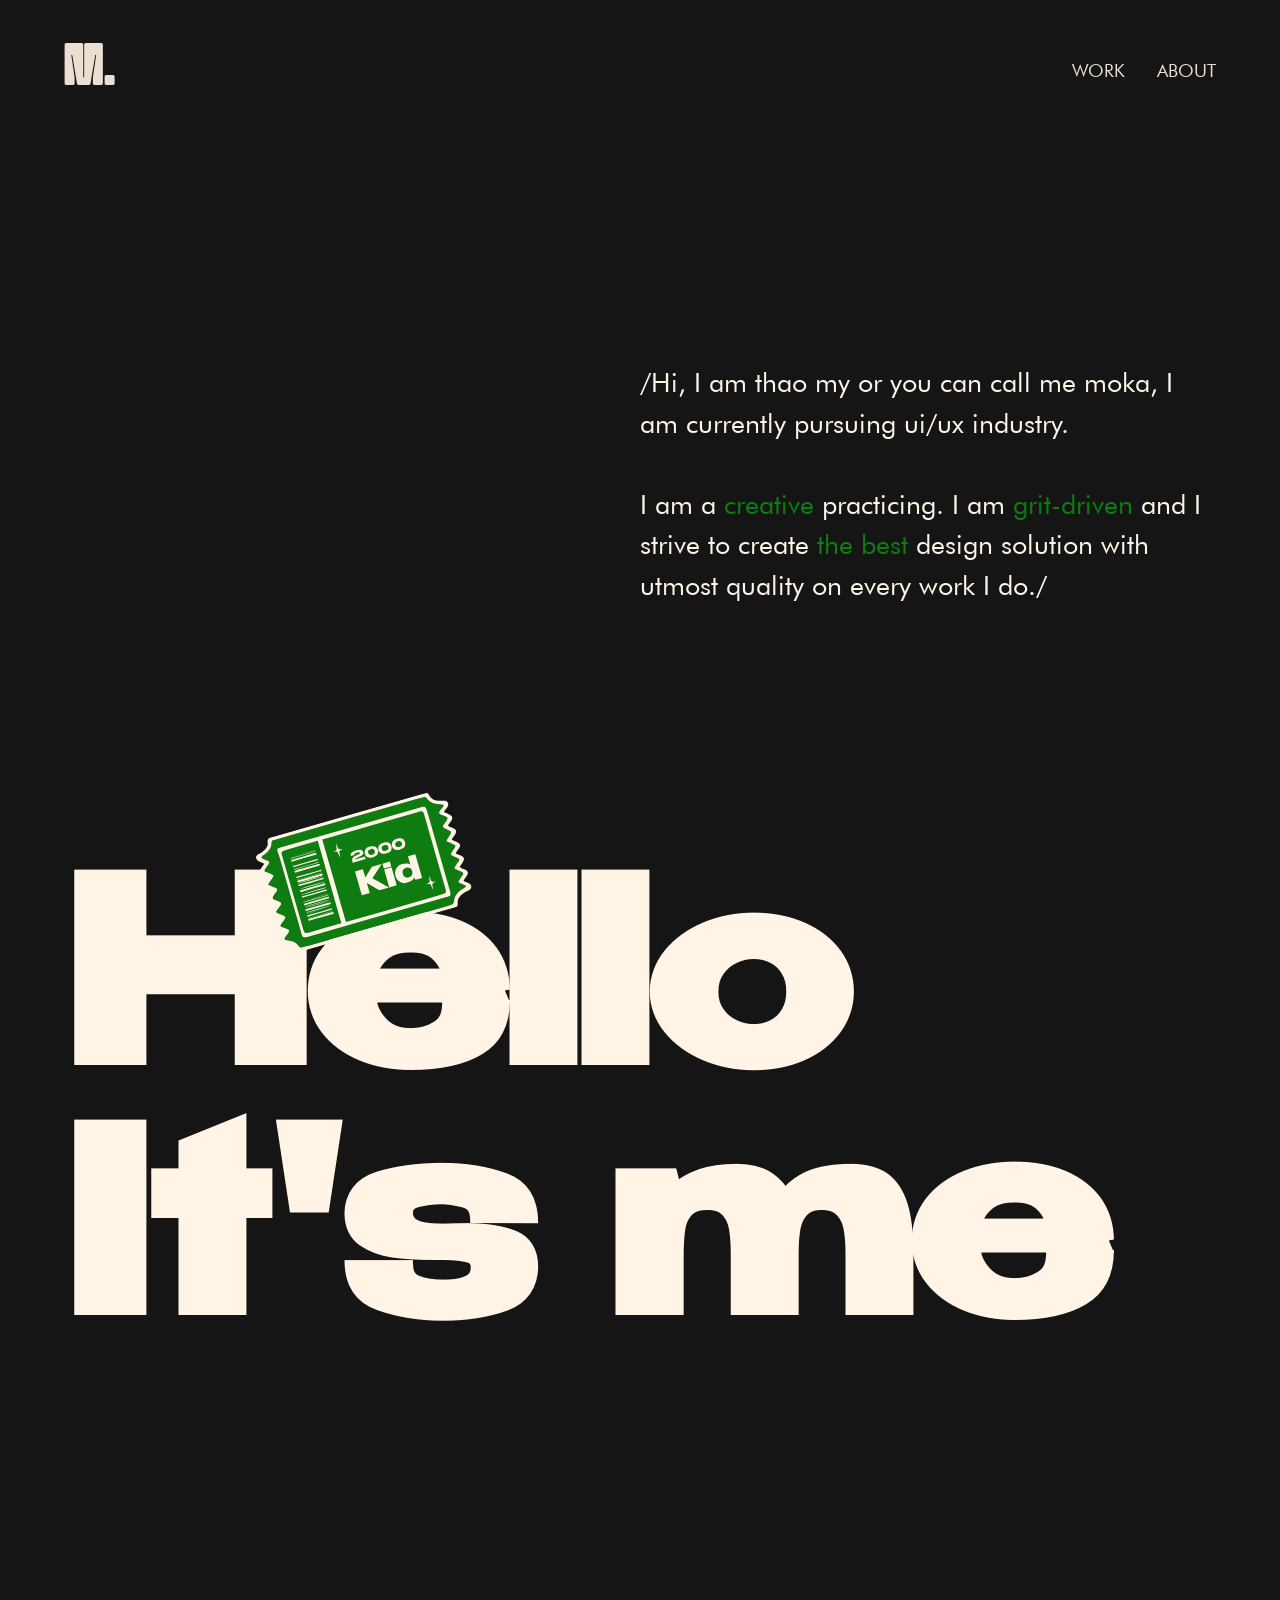
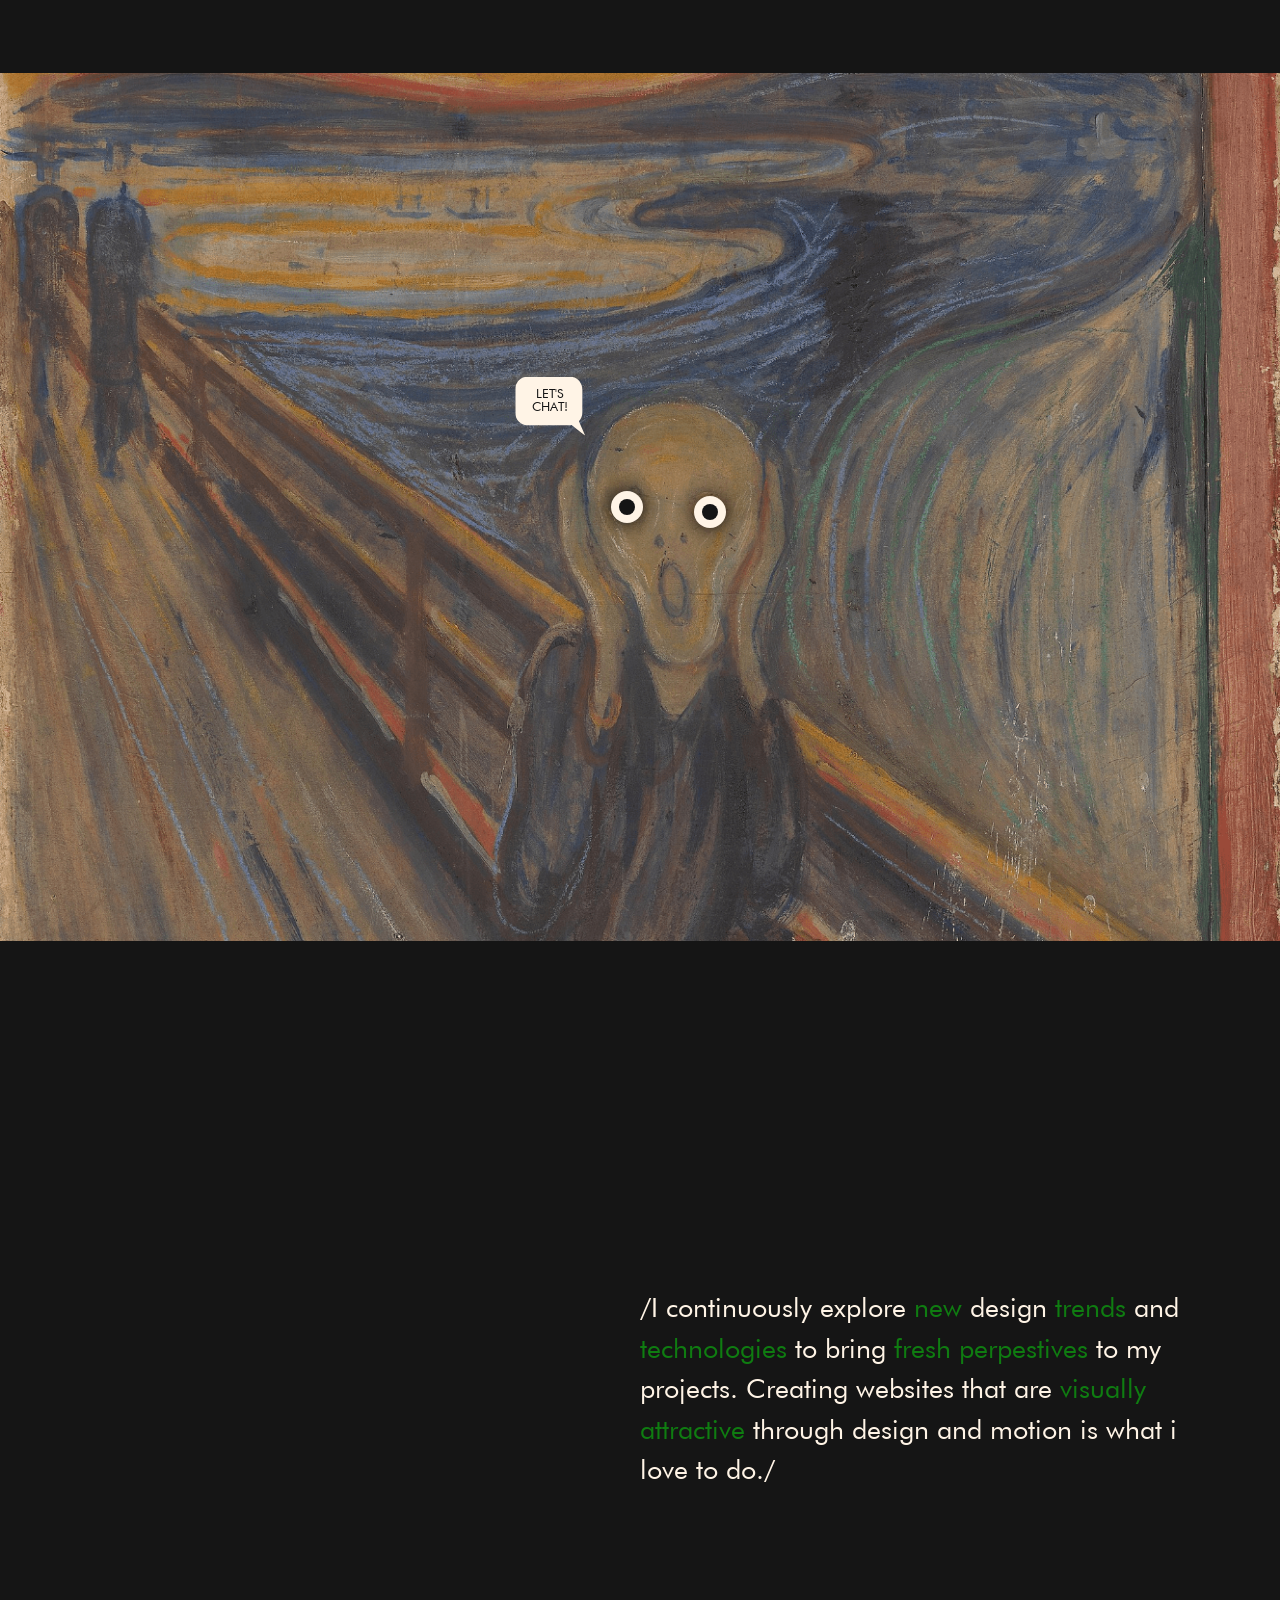
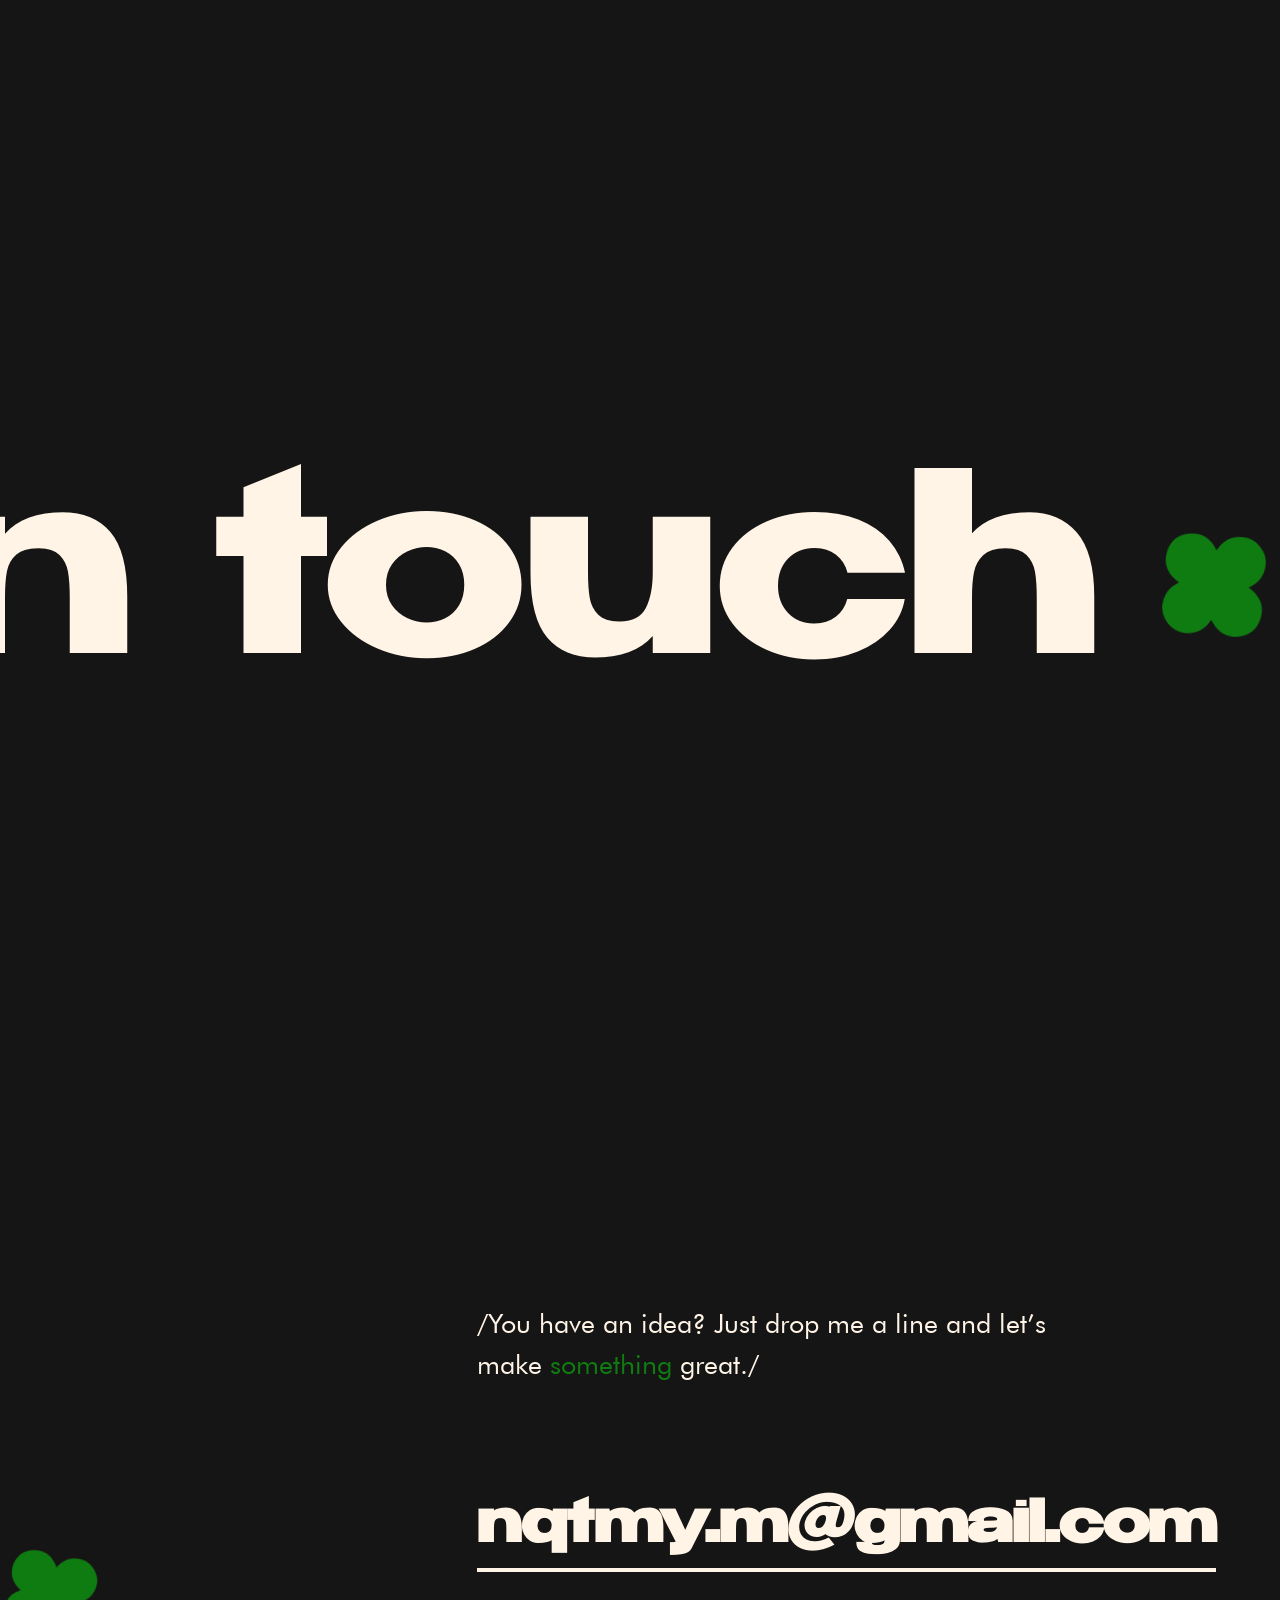
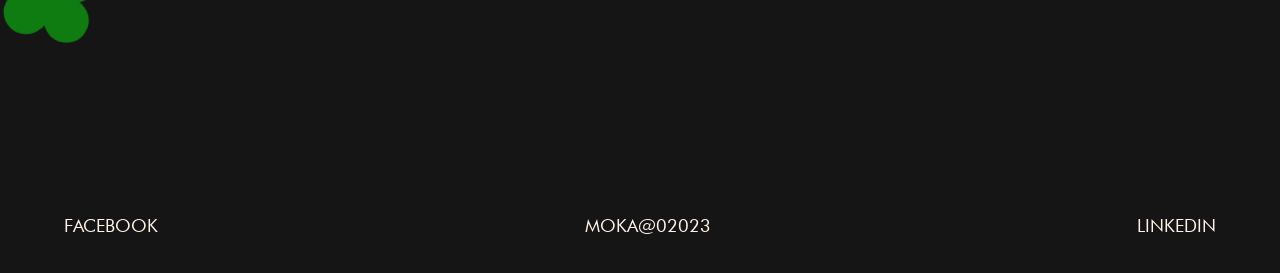
==== commit 62b8e338: "Up" ====
--- a/about.html
+++ b/about.html
@@ -68,7 +68,7 @@
 				</nav>
 			</header>
 			<div class="layout section1">
-				<p class="move-text">/HI, I AM THAO MY OR YOU CAN CALL ME MOKA, I AM CURRENTLY PURSUING UI/UX INDUSTRY.<br><br>I am a <span>creative</span> practicing. I AM <span>grit-driven </span>and I strive to create <span>the best</span> design solution with utmost quality on every work I do./</p>
+				<p class="move-text">/HI, <span class="I">I</span> AM THAO MY OR YOU CAN CALL ME MOKA, <span class="I">I</span> AM CURRENTLY PURSUING UI/UX INDUSTRY.<br><br><span class="I">I</span> am a <span>creative</span> practicing. <span class="I">I</span> AM <span>grit-driven </span>and <span class="I">I</span> strive to create <span>the best</span> design solution with utmost quality on every work <span class="I">I</span> do./</p>
 
 				<div class="hello">
 					<nav class="text">
@@ -168,7 +168,7 @@
 			</div>
 
 			<div class="layout section3">
-				<p>/i continuously explore <span>new</span> design <span>trends</span> and <span>technologies</span> to bring <span>fresh perpestives</span> to my  projects. creating websites that are <span>visually attractive</span> through design and motion is what i love to do./</p>
+				<p>/I continuously explore <span>new</span> design <span>trends</span> and <span>technologies</span> to bring <span>fresh perpestives</span> to my  projects. Creating websites that are <span>visually attractive</span> through design and motion is what i love to do./</p>
 			</div>
 			<div class="section4">
 				<div class="marquee-container">
@@ -198,7 +198,7 @@
 						<!-- <img src="./imgs/germs-rolling-eyes_1.png" alt="bear"> -->
 					</div>
 					<div class="right">
-						<p>/you have an idea? just drop me a line and let’s make <span>something</span> great./</p>
+						<p>/You have an idea? Just drop me a line and let’s make <span>something</span> great./</p>
 						<a href="mailto:nqtmy.m@gmail.com" subject="subject text"><h1>nqtmy.m@gmail.com</h1></a>
 					</div>
 				</div>
--- a/css/style-about.css
+++ b/css/style-about.css
@@ -1,2 +1,2 @@
-.section1{position:relative;display:block;width:100%}.section1 .move-text{margin-left:50%;margin-bottom:280px;margin-top:350px;max-width:610px;text-transform:lowercase}.section1 .move-text span{color:var(--gr)}.section1 .hello{position:relative;--h:250px}.section1 .hello #sticker2k{position:absolute;display:block;width:200px;top:-60px;left:200px;rotate:-16deg}.section1 .hello .text h1{font-family:FontHead;font-size:var(--h);line-height:1;white-space:nowrap;margin:0}.section1 .hello .text h1:nth-of-type(2){margin-bottom:300px}.section2{position:relative}.section2 .image-container{position:relative;overflow:hidden;width:100%}.section2 .image-container img{width:100%;opacity:0;vertical-align:middle!important}.section2 .image-container .img{position:absolute;top:0;left:0;opacity:1}.section2 .image-container .chatbox{position:absolute;display:-webkit-box;display:-ms-flexbox;display:flex;-webkit-box-pack:center;-ms-flex-pack:center;justify-content:center;translate:-50% -50%;top:0;width:5.5vw}.section2 .image-container .chatbox .img{position:absolute;top:50%;translate:0% -40%;width:100%;z-index:1}.section2 .image-container .chatbox .img img{width:100%;opacity:1}.section2 .image-container .chatbox .text{position:relative;display:-webkit-box;display:-ms-flexbox;display:flex;-webkit-box-orient:vertical;-webkit-box-direction:normal;-ms-flex-direction:column;flex-direction:column;width:100%;height:81%;-webkit-box-pack:center;-ms-flex-pack:center;justify-content:center;-webkit-box-align:center;-ms-flex-align:center;align-items:center;z-index:2;padding-top:5%}.section2 .image-container .chatbox .text p{display:inline;top:50%;left:50%;margin:0;line-height:1;font-size:1vw;text-transform:uppercase;color:var(--b)}.section2 .image-container .germ{position:absolute;translate:-50% -50%;width:var(--r);height:var(--r);background:var(--t);border-radius:1000000px;overflow:hidden;-webkit-box-shadow:0px 0px 20px black;box-shadow:0px 0px 20px black}.section2 .image-container .germ .black-germ{position:absolute;translate:-50% -50%;top:50%;left:50%;width:calc(var(--r) / 2);height:calc(var(--r) / 2);background-color:var(--b);border-radius:1000000px;-webkit-transition:width 0.1s ease-in,height 0.1s ease-in,-webkit-transform 1s ease;transition:width 0.1s ease-in,height 0.1s ease-in,-webkit-transform 1s ease;transition:width 0.1s ease-in,height 0.1s ease-in,transform 1s ease;transition:width 0.1s ease-in,height 0.1s ease-in,transform 1s ease,-webkit-transform 1s ease}.section2 .image-container .germ .black-germ:before{content:"";position:absolute;top:20%;right:20%;scale:0;display:block;width:calc(var(--r) / 10);height:calc(var(--r) / 10);background:white;border-radius:50%;overflow:hidden}.section2 .image-container .hoverdiv{position:absolute;display:block;width:200px;height:200px;background-color:aliceblue}.section2 .image-container .chatbox:hover~.germ .black-germ,.section2 .image-container .hoverdiv:hover~.germ .black-germ{width:calc(var(--r) / 1.2)!important;height:calc(var(--r) / 1.2)!important;-webkit-transition:all 0.5s ease-in;transition:all 0.5s ease-in}.section2 .image-container .chatbox:hover~.germ .black-germ:before,.section2 .image-container .hoverdiv:hover~.germ .black-germ:before{scale:1;-webkit-transition:all 0.5s ease-out;transition:all 0.5s ease-out}.section3{padding-top:300px;padding-bottom:200px}.section3 p{max-width:600px;margin-left:50%;text-transform:lowercase}.section3 p span{color:var(--gr)}.section4{position:relative;display:block}.section4 .marquee-container{position:relative;display:-webkit-box;display:-ms-flexbox;display:flex;-webkit-box-orient:horizontal;-webkit-box-direction:normal;-ms-flex-direction:row;flex-direction:row;bottom:-50px;width:100vw;overflow:hidden}.section4 .marquee-container .marquee-content{position:relative;display:-webkit-box;display:-ms-flexbox;display:flex;white-space:nowrap;-webkit-box-orient:horizontal;-webkit-box-direction:normal;-ms-flex-direction:row;flex-direction:row;-webkit-box-align:center;-ms-flex-align:center;align-items:center}.section4 .marquee-container .marquee-content nav{display:-webkit-box;display:-ms-flexbox;display:flex;width:100px}.section4 .marquee-container .marquee-content nav img{width:100%}.section4 .marquee-container .marquee-content p{font-family:FontHead;font-size:250px;text-transform:none}.footer{position:relative;display:block;width:100%;height:100vh;background:var(--b)}.footer .content{display:-webkit-box;display:-ms-flexbox;display:flex;height:100%;-webkit-box-orient:horizontal;-webkit-box-direction:normal;-ms-flex-direction:row;flex-direction:row}.footer .content .left{-webkit-box-pack:center;-ms-flex-pack:center;justify-content:center}.footer .content .left img{max-width:800px;width:100%}.footer .content div{display:-webkit-box;display:-ms-flexbox;display:flex;-webkit-box-align:center;-ms-flex-align:center;align-items:center;width:100%}.footer .content .right{-webkit-box-orient:vertical;-webkit-box-direction:normal;-ms-flex-direction:column;flex-direction:column;-webkit-box-pack:center;-ms-flex-pack:center;justify-content:center;-webkit-box-align:start;-ms-flex-align:start;align-items:flex-start}.footer .content .right p{margin-bottom:100px;max-width:600px;text-transform:lowercase}.footer .content .right p span{color:var(--gr)}.footer .content .right h1{position:relative;font-family:FontHead;font-size:57px;color:var(--t);margin:0}.footer .content .right h1:before{content:"";position:absolute;left:0;bottom:-2px;width:100%;height:4px;background:var(--t)}.footer .bottom{position:absolute;display:-webkit-box;display:-ms-flexbox;display:flex;-webkit-box-orient:horizontal;-webkit-box-direction:normal;-ms-flex-direction:row;flex-direction:row;-webkit-box-pack:justify;-ms-flex-pack:justify;justify-content:space-between;bottom:0;left:0;width:100%;list-style-type:none}.footer .bottom p{color:var(--t);font-size:18px;text-transform:uppercase}.footer .svg-path{position:absolute;width:100%;height:100vh;overflow-x:hidden;overflow-y:visible;bottom:0;left:0;pointer-events:none}.footer .svg-path svg{width:100%;position:absolute;bottom:0;left:50%;translate:-50% 0;opacity:0}.footer .svg-path .flower{position:absolute}
+.section1{position:relative;display:block;width:100%}.section1 .move-text{margin-left:50%;margin-bottom:280px;margin-top:350px;max-width:610px;text-transform:lowercase}.section1 .move-text span{color:var(--gr)}.section1 .move-text .I{text-transform:uppercase;color:var(--w)}.section1 .move-text:first-letter{text-transform:uppercase}.section1 .hello{position:relative;--h:250px}.section1 .hello #sticker2k{position:absolute;display:block;width:200px;top:-60px;left:200px;rotate:-16deg}.section1 .hello .text h1{font-family:FontHead;font-size:var(--h);line-height:1;white-space:nowrap;margin:0}.section1 .hello .text h1:nth-of-type(2){margin-bottom:300px}.section2{position:relative}.section2 .image-container{position:relative;overflow:hidden;width:100%}.section2 .image-container img{width:100%;opacity:0;vertical-align:middle!important}.section2 .image-container .img{position:absolute;top:0;left:0;opacity:1}.section2 .image-container .chatbox{position:absolute;display:-webkit-box;display:-ms-flexbox;display:flex;-webkit-box-pack:center;-ms-flex-pack:center;justify-content:center;translate:-50% -50%;top:0;width:5.5vw}.section2 .image-container .chatbox .img{position:absolute;top:50%;translate:0% -45%;width:100%;z-index:1}.section2 .image-container .chatbox .img img{width:100%;opacity:1}.section2 .image-container .chatbox .text{position:relative;display:-webkit-box;display:-ms-flexbox;display:flex;-webkit-box-orient:vertical;-webkit-box-direction:normal;-ms-flex-direction:column;flex-direction:column;width:100%;height:81%;-webkit-box-pack:center;-ms-flex-pack:center;justify-content:center;-webkit-box-align:center;-ms-flex-align:center;align-items:center;z-index:2;padding-top:5%}.section2 .image-container .chatbox .text p{display:inline;top:50%;left:50%;margin:0;line-height:1;font-size:1vw;text-transform:uppercase;color:var(--b)}.section2 .image-container .germ{position:absolute;translate:-50% -50%;width:var(--r);height:var(--r);background:var(--t);border-radius:1000000px;overflow:hidden;-webkit-box-shadow:0px 0px 20px black;box-shadow:0px 0px 20px black}.section2 .image-container .germ .black-germ{position:absolute;translate:-50% -50%;top:50%;left:50%;width:calc(var(--r) / 2);height:calc(var(--r) / 2);background-color:var(--b);border-radius:1000000px;-webkit-transition:width 0.1s ease-in,height 0.1s ease-in,-webkit-transform 1s ease;transition:width 0.1s ease-in,height 0.1s ease-in,-webkit-transform 1s ease;transition:width 0.1s ease-in,height 0.1s ease-in,transform 1s ease;transition:width 0.1s ease-in,height 0.1s ease-in,transform 1s ease,-webkit-transform 1s ease}.section2 .image-container .germ .black-germ:before{content:"";position:absolute;top:20%;right:20%;scale:0;display:block;width:calc(var(--r) / 10);height:calc(var(--r) / 10);background:white;border-radius:50%;overflow:hidden}.section2 .image-container .hoverdiv{position:absolute;display:block;width:200px;height:200px;background-color:aliceblue}.section2 .image-container .chatbox:hover~.germ .black-germ,.section2 .image-container .hoverdiv:hover~.germ .black-germ{width:calc(var(--r) / 1.2)!important;height:calc(var(--r) / 1.2)!important;-webkit-transition:all 0.5s ease-in;transition:all 0.5s ease-in}.section2 .image-container .chatbox:hover~.germ .black-germ:before,.section2 .image-container .hoverdiv:hover~.germ .black-germ:before{scale:1;-webkit-transition:all 0.5s ease-out;transition:all 0.5s ease-out}.section3{padding-top:300px;padding-bottom:200px}.section3 p{max-width:600px;margin-left:50%}.section3 p span{color:var(--gr)}.section4{position:relative;display:block}.section4 .marquee-container{position:relative;display:-webkit-box;display:-ms-flexbox;display:flex;-webkit-box-orient:horizontal;-webkit-box-direction:normal;-ms-flex-direction:row;flex-direction:row;bottom:-50px;width:100vw;overflow:hidden}.section4 .marquee-container .marquee-content{position:relative;display:-webkit-box;display:-ms-flexbox;display:flex;white-space:nowrap;-webkit-box-orient:horizontal;-webkit-box-direction:normal;-ms-flex-direction:row;flex-direction:row;-webkit-box-align:center;-ms-flex-align:center;align-items:center}.section4 .marquee-container .marquee-content nav{display:-webkit-box;display:-ms-flexbox;display:flex;width:100px}.section4 .marquee-container .marquee-content nav img{width:100%}.section4 .marquee-container .marquee-content p{font-family:FontHead;font-size:250px;text-transform:none}.footer{position:relative;display:block;width:100%;height:100vh;background:var(--b)}.footer .content{display:-webkit-box;display:-ms-flexbox;display:flex;height:100%;-webkit-box-orient:horizontal;-webkit-box-direction:normal;-ms-flex-direction:row;flex-direction:row}.footer .content .left{-webkit-box-pack:center;-ms-flex-pack:center;justify-content:center}.footer .content .left img{max-width:800px;width:100%}.footer .content div{display:-webkit-box;display:-ms-flexbox;display:flex;-webkit-box-align:center;-ms-flex-align:center;align-items:center;width:100%}.footer .content .right{-webkit-box-orient:vertical;-webkit-box-direction:normal;-ms-flex-direction:column;flex-direction:column;-webkit-box-pack:center;-ms-flex-pack:center;justify-content:center;-webkit-box-align:start;-ms-flex-align:start;align-items:flex-start}.footer .content .right p{margin-bottom:100px;max-width:600px}.footer .content .right p span{color:var(--gr)}.footer .content .right h1{position:relative;font-family:FontHead;font-size:57px;color:var(--t);margin:0}.footer .content .right h1:before{content:"";position:absolute;left:0;right:auto;bottom:-2px;width:100%;height:4px;background:var(--t);-webkit-transition:1s ease-in-out;transition:1s ease-in-out;-webkit-transform-origin:center right;transform-origin:center right}.footer .content .right h1:hover:before{width:0%;left:auto;right:0;-webkit-transform-origin:center left;transform-origin:center left}.footer .bottom{position:absolute;display:-webkit-box;display:-ms-flexbox;display:flex;-webkit-box-orient:horizontal;-webkit-box-direction:normal;-ms-flex-direction:row;flex-direction:row;-webkit-box-pack:justify;-ms-flex-pack:justify;justify-content:space-between;bottom:0;left:0;width:100%;list-style-type:none}.footer .bottom p{color:var(--t);font-size:18px;text-transform:uppercase}.footer .svg-path{position:absolute;width:100%;height:100vh;overflow-x:hidden;overflow-y:visible;bottom:0;left:0;pointer-events:none}.footer .svg-path svg{width:100%;position:absolute;bottom:0;left:50%;translate:-50% 0;opacity:0}.footer .svg-path .flower{position:absolute}
 /*# sourceMappingURL=style-about.css.map */
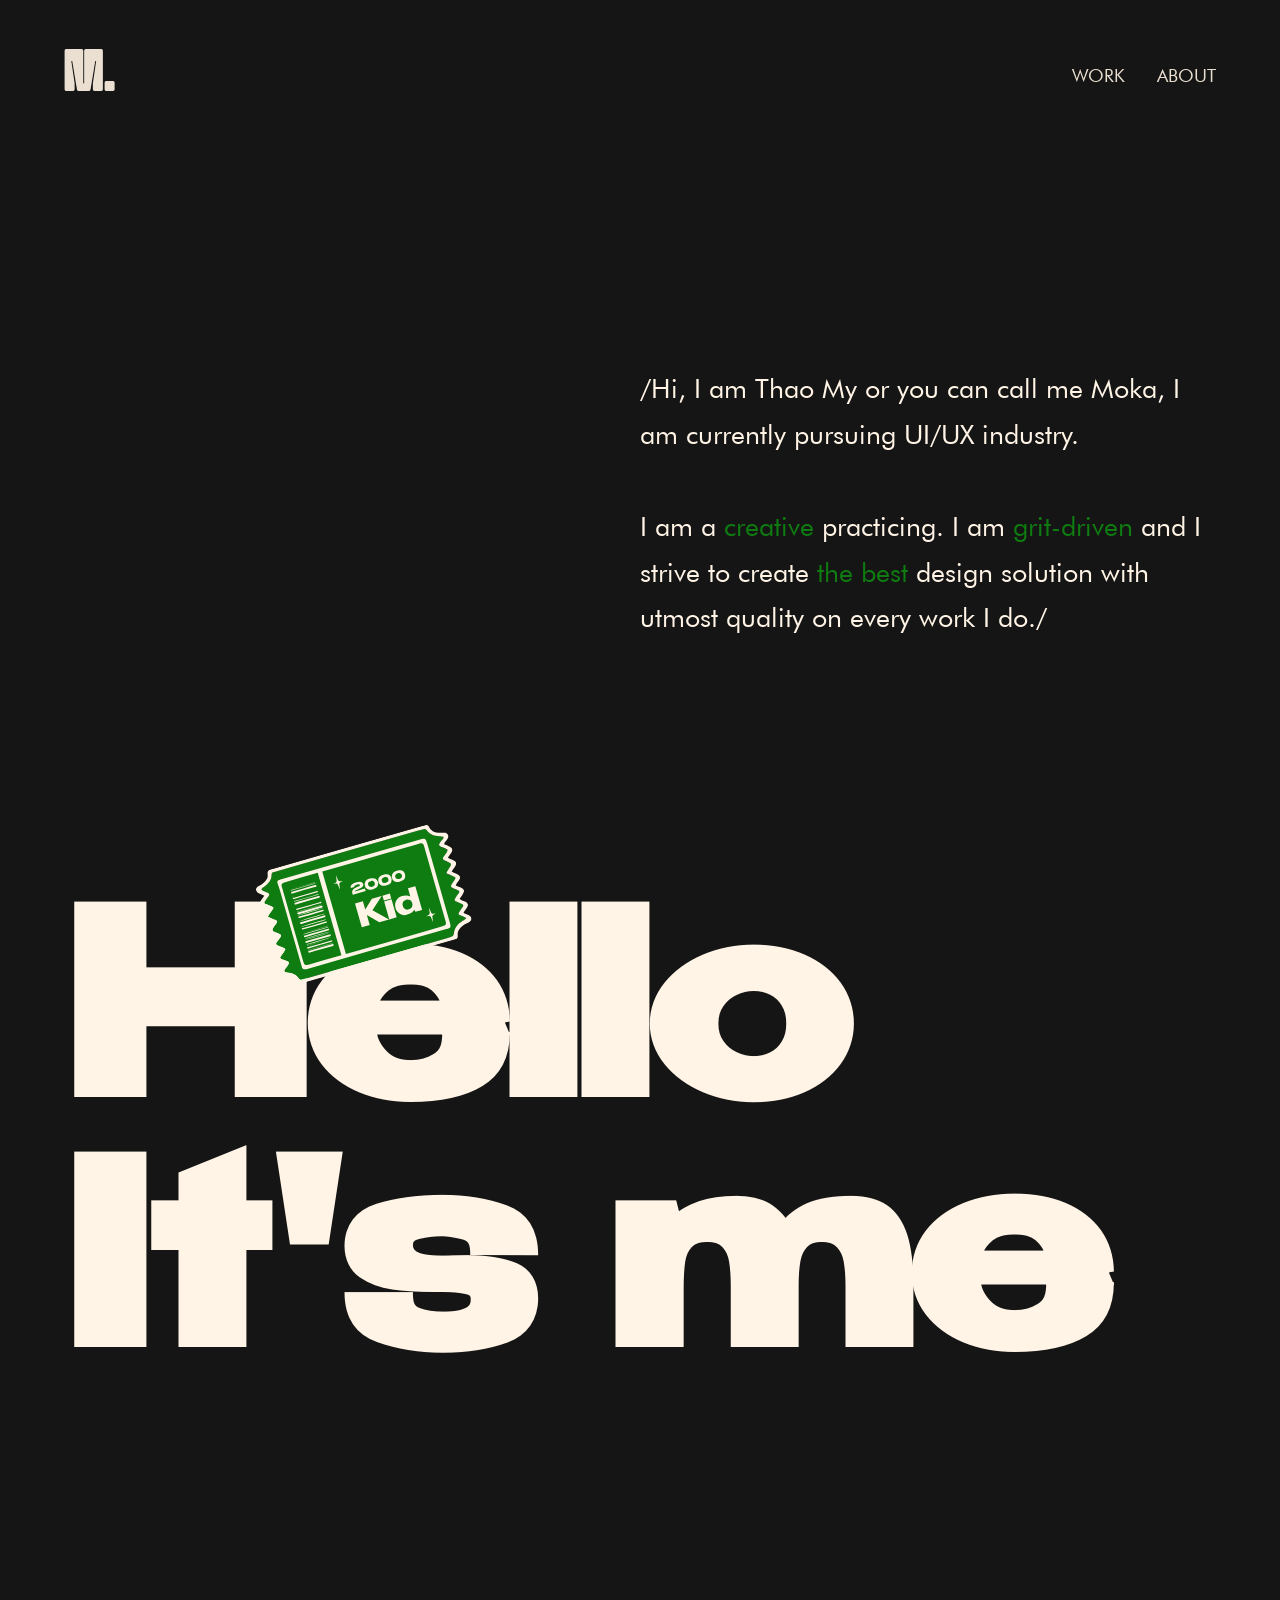
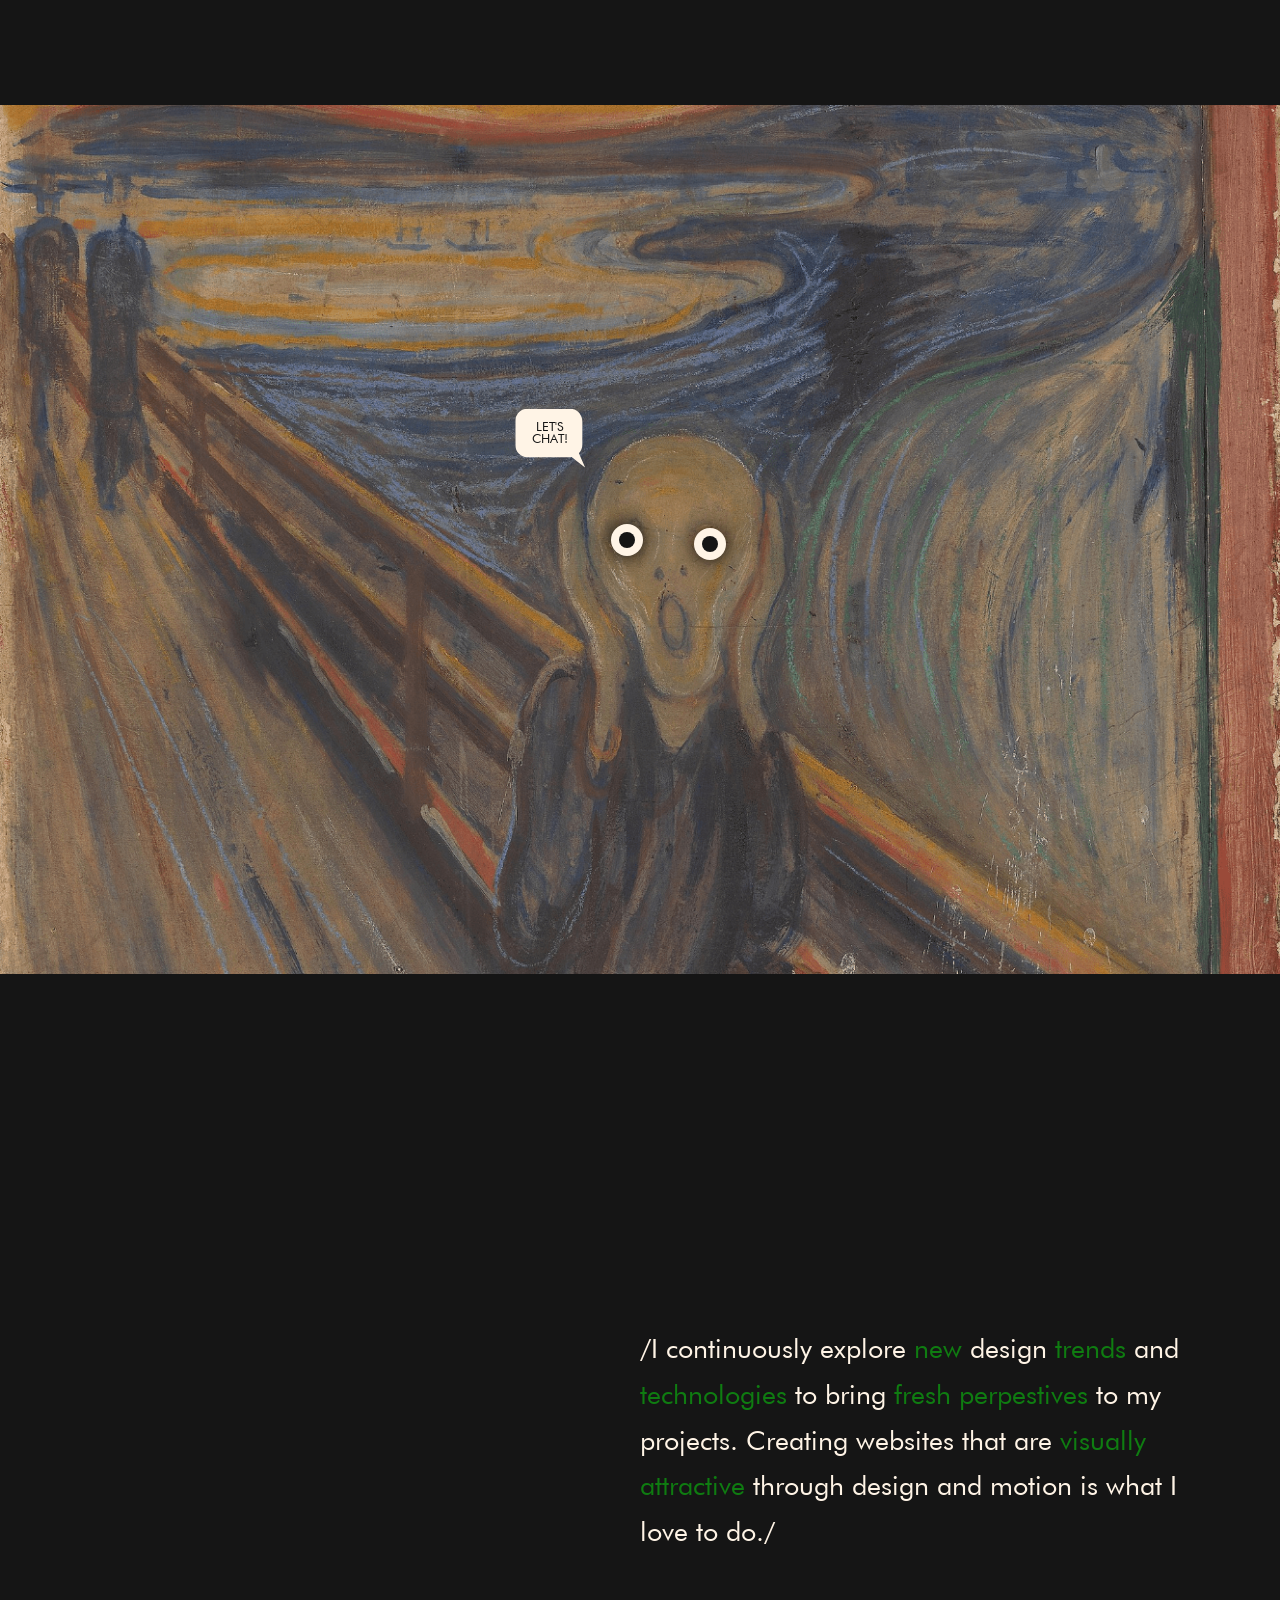
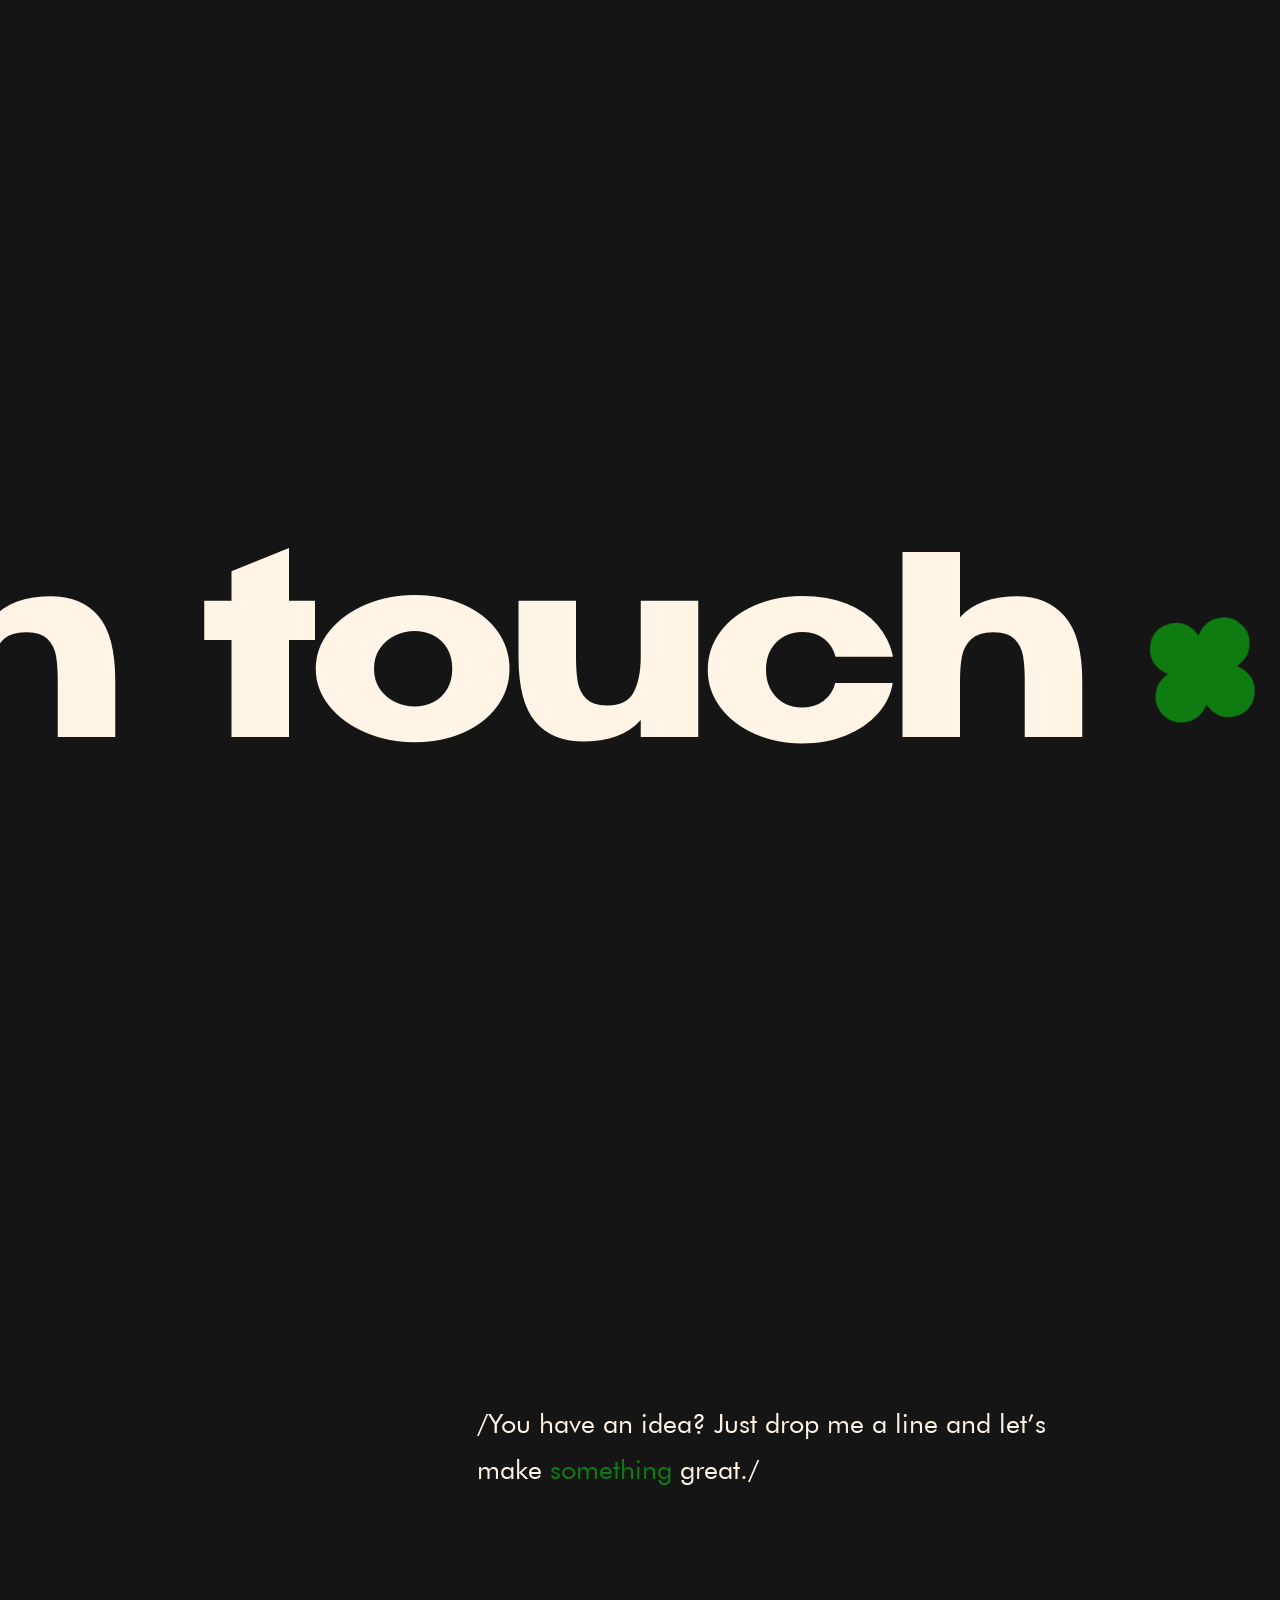
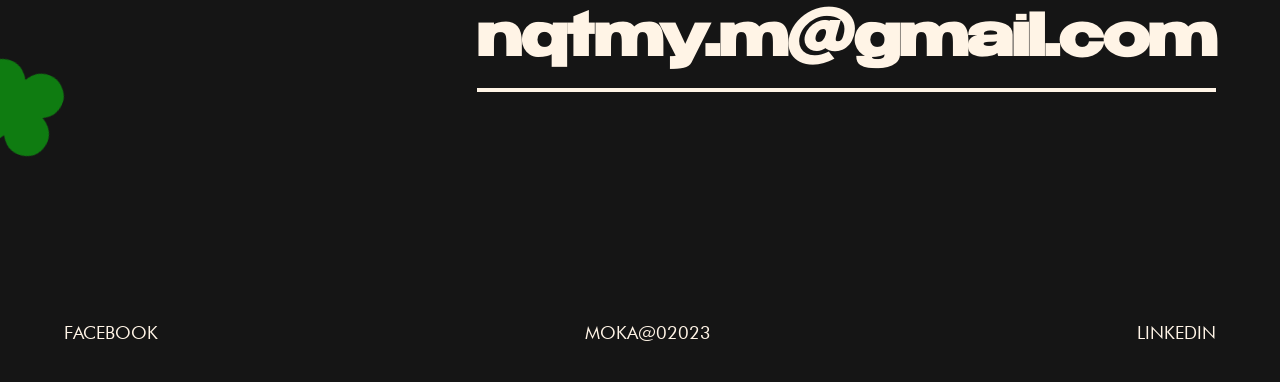
==== commit a26ada81: "UP" ====
--- a/about.html
+++ b/about.html
@@ -68,7 +68,7 @@
 				</nav>
 			</header>
 			<div class="layout section1">
-				<p class="move-text">/HI, <span class="I">I</span> AM THAO MY OR YOU CAN CALL ME MOKA, <span class="I">I</span> AM CURRENTLY PURSUING UI/UX INDUSTRY.<br><br><span class="I">I</span> am a <span>creative</span> practicing. <span class="I">I</span> AM <span>grit-driven </span>and <span class="I">I</span> strive to create <span>the best</span> design solution with utmost quality on every work <span class="I">I</span> do./</p>
+				<p class="move-text">/HI, <span class="I">I</span> AM <span class="I">T</span>HAO <span class="I">m</span>Y OR YOU CAN CALL ME <span class="I">m</span>oka, <span class="I">I</span> AM CURRENTLY PURSUING <span class="I">UI/UX</span> INDUSTRY.<br><br><span class="I">I</span> am a <span>creative</span> practicing. <span class="I">I</span> AM <span>grit-driven </span>and <span class="I">I</span> strive to create <span>the best</span> design solution with utmost quality on every work <span class="I">I</span> do./</p>
 
 				<div class="hello">
 					<nav class="text">
@@ -168,7 +168,7 @@
 			</div>
 
 			<div class="layout section3">
-				<p>/I continuously explore <span>new</span> design <span>trends</span> and <span>technologies</span> to bring <span>fresh perpestives</span> to my  projects. Creating websites that are <span>visually attractive</span> through design and motion is what i love to do./</p>
+				<p>/I continuously explore <span>new</span> design <span>trends</span> and <span>technologies</span> to bring <span>fresh perpestives</span> to my  projects. Creating websites that are <span>visually attractive</span> through design and motion is what I love to do./</p>
 			</div>
 			<div class="section4">
 				<div class="marquee-container">
--- a/css/style-typo.css
+++ b/css/style-typo.css
@@ -1,2 +1,2 @@
-@font-face{font-family:FontLogo;src:url(../fonts/Foqha.ttf),url(../fonts/Foqha.otf);font-weight:normal;font-style:normal}@font-face{font-family:FontText;src:url(../fonts/Futura-Book.ttf);font-weight:normal;font-style:normal}@font-face{font-family:FontHead;src:url(../fonts/Benzin-Bold.otf),url(../fonts/Benzin-Bold.ttf);font-weight:normal;font-style:normal}p{font-size:27px}body{font-family:FontText;font-weight:normal;font-style:normal;line-height:1.5}
+@font-face{font-family:FontLogo;src:url(../fonts/Foqha.ttf),url(../fonts/Foqha.otf);font-weight:normal;font-style:normal}@font-face{font-family:FontText;src:url(../fonts/Futura-Book.ttf);font-weight:normal;font-style:normal}@font-face{font-family:FontHead;src:url(../fonts/Benzin-Bold.otf),url(../fonts/Benzin-Bold.ttf);font-weight:normal;font-style:normal}p{font-size:27px}body{font-family:FontText;font-weight:normal;font-style:normal;line-height:1.7}
 /*# sourceMappingURL=style-typo.css.map */
--- a/css/style-format.css
+++ b/css/style-format.css
@@ -1,273 +1,2 @@
-:root {
-  --t: #FFF4E6;
-  --gr: #0F7C11;
-  --b: #151515;
-}
-
-* {
-  box-sizing: border-box;
-  text-decoration: none;
-  -moz-transform: perspective(1000px);
-  -moz-transform-style: preserve-3d;
-  -ms-overflow-style: none;
-  scrollbar-width: none;
-  cursor: none !important;
-}
-
-*::-webkit-scrollbar {
-  display: none;
-}
-
-* img, * svg * video {
-  vertical-align: middle !important;
-}
-
-html, body {
-  height: 100%;
-  color: var(--t);
-  margin: 0 !important;
-  padding: 0 !important;
-  width: 100%;
-  min-height: 100%;
-  height: auto;
-  overscroll-behavior: none;
-  background-color: var(--b);
-}
-
-canvas {
-  display: inline-block;
-  margin: 0;
-  padding: 0;
-  border: 0;
-  vertical-align: baseline;
-}
-
-.p5Canvas {
-  display: none;
-}
-
-main:not(.page-container) {
-  display: none;
-}
-
-[class^=layout] {
-  padding-left: 5vw;
-  padding-right: 5vw;
-}
-
-#cursor {
-  --w: 50px;
-  position: fixed;
-  top: 10000px;
-  left: 10000px;
-  width: var(--w);
-  height: var(--w);
-  border-radius: 50%;
-  z-index: 99999999;
-  pointer-events: none;
-  cursor: none;
-  mix-blend-mode: difference;
-}
-#cursor .cursor {
-  position: fixed;
-  translate: -50% -50%;
-  width: calc(-10px + var(--w));
-  height: calc(-10px + var(--w));
-  background-color: var(--t);
-  border-radius: 50%;
-  transition: all 0.4s cubic-bezier(0.61, 1.57, 0.39, 1);
-}
-
-ul#curtain {
-  position: fixed;
-  display: flex;
-  top: 0;
-  left: 0;
-  z-index: 9999;
-  width: 100%;
-  height: 100vh;
-  margin: 0;
-  padding: 0;
-  pointer-events: none;
-  list-style-type: none;
-}
-ul#curtain li {
-  transform: scaleY(2);
-  transform-origin: bottom center;
-  background: var(--gr);
-  width: 20%;
-  height: 100%;
-}
-
-.nav-container {
-  position: fixed;
-  width: 100%;
-  top: 0;
-  left: 0;
-  display: flex;
-  padding-top: 25px;
-  z-index: 1000;
-  mix-blend-mode: difference;
-  transition: all 0.5s ease-in;
-}
-.nav-container .nav-logo {
-  position: relative;
-}
-.nav-container .nav-logo a {
-  display: flex;
-}
-.nav-container .nav-logo a p {
-  font-family: FontLogo;
-  text-transform: none;
-  font-size: 60px;
-  margin: 0px;
-  color: var(--t);
-  transition: translate 0.5s ease-in-out;
-}
-.nav-container .nav-logo a .fragment {
-  position: absolute;
-  left: 39.5px;
-  display: flex;
-  width: 65;
-  text-transform: none !important;
-  overflow: hidden;
-}
-.nav-container .nav-logo a #point p {
-  transition-delay: 0.15s;
-}
-.nav-container .nav-logo a #oka p {
-  text-transform: none !important;
-  translate: -65px;
-  transition-delay: 0s;
-}
-.nav-container .nav-logo.hovered a #point p {
-  translate: -65px;
-  transition-delay: 0s;
-}
-.nav-container .nav-logo.hovered a #oka p {
-  translate: 0px;
-  transition-delay: 0.15s;
-}
-.nav-container .nav-link {
-  position: relative;
-  margin-left: auto;
-}
-.nav-container .nav-link .nav-bar {
-  margin: 0px;
-  padding: 0px;
-  display: flex;
-  height: 100%;
-  align-items: center;
-  gap: 2rem;
-}
-.nav-container .nav-link .nav-bar li {
-  list-style-type: none;
-}
-.nav-container .nav-link .nav-bar li p {
-  color: var(--t);
-  font-family: FontText;
-  font-size: 18px;
-  text-transform: uppercase;
-}
-
-.nav-container.scroll-up {
-  top: 0px;
-  transition: all 0.5s cubic-bezier(0.13, 0.01, 0.11, 0.68);
-}
-
-.nav-container.scroll-down {
-  top: -115px;
-  transition: all 0.5s ease-in-out;
-}
-
-.foot-container {
-  position: relative;
-  display: flex;
-  flex-direction: column;
-  width: 100%;
-  height: 100vh;
-  background-color: var(--t);
-  color: var(--b);
-}
-.foot-container .text {
-  /*		background-color: green;*/
-  margin: auto 0;
-}
-.foot-container .sendemail {
-  /*		background-color: blue;*/
-  margin-bottom: auto;
-}
-.foot-container .sendemail a {
-  font-family: FontHead;
-  font-size: 90px;
-  font-weight: bold;
-  color: var(--gr);
-}
-.foot-container .footlink {
-  /*		background-color: orange;*/
-  margin-top: 12%;
-  padding-bottom: 40px;
-}
-.foot-container .footlink ul {
-  display: flex;
-  list-style-type: none;
-  font-size: 20px;
-  padding: 0px;
-  margin: 0px;
-}
-.foot-container .footlink ul li {
-  margin: 0 40px;
-}
-.foot-container .footlink ul li a {
-  color: var(--b);
-}
-.foot-container .footlink ul li.design_develop span {
-  background-color: var(--t);
-  border-radius: 5px;
-  padding: 6px 6px 3px 6px;
-  font-family: FontLogo;
-  letter-spacing: 1px;
-  color: var(--gr);
-  margin: 0 2px;
-  text-transform: uppercase;
-  transition: all 0.2s ease-in-out;
-}
-.foot-container .footlink ul li.design_develop span:hover {
-  background-color: var(--gr);
-  background-origin: bottom;
-  color: var(--t);
-}
-.foot-container .footlink ul li:first-child {
-  margin-left: 0px;
-}
-.foot-container .footlink ul li:last-child {
-  margin-right: 0px;
-}
-.foot-container .footlink ul .design_develop {
-  margin-left: auto;
-}
-.foot-container .text, .foot-container .sendemail {
-  position: relative;
-  display: block;
-  padding-left: 40%;
-}
-
-#vertical-screen {
-  position: relative;
-  display: flex;
-  width: 100%;
-  height: 100vh;
-  justify-content: center;
-  align-content: center;
-  align-items: center;
-  text-align: center;
-  padding: 0px 20px;
-  font-size: 12px;
-}
-#vertical-screen .index-text {
-  position: relative;
-  line-height: 1;
-}
-#vertical-screen .index-text p {
-  font-size: 12px;
-}
+:root{--t:#FFF4E6;--gr:#0F7C11;--b:#151515}*{-webkit-box-sizing:border-box;box-sizing:border-box;text-decoration:none;-moz-transform:perspective(1000px);-moz-transform-style:preserve-3d;-ms-overflow-style:none;scrollbar-width:none;cursor:none!important}::-webkit-scrollbar{display:none}* img,* svg * video{vertical-align:middle!important}body,html{height:100%;color:var(--t);margin:0!important;padding:0!important;width:100%;min-height:100%;height:auto;-ms-scroll-chaining:none;overscroll-behavior:none;background-color:var(--b)}canvas{display:inline-block;margin:0;padding:0;border:0;vertical-align:baseline}.p5Canvas{display:none}main:not(.page-container){display:none}[class^=layout]{padding-left:5vw;padding-right:5vw}#cursor{--w:50px;position:fixed;top:10000px;left:10000px;width:var(--w);height:var(--w);border-radius:50%;z-index:99999999;pointer-events:none;cursor:none;mix-blend-mode:difference}#cursor .cursor{position:fixed;translate:-50% -50%;width:calc(-10px + var(--w));height:calc(-10px + var(--w));background-color:var(--t);border-radius:50%;-webkit-transition:all 0.4s cubic-bezier(0.61,1.57,0.39,1);transition:all 0.4s cubic-bezier(0.61,1.57,0.39,1)}ul#curtain{position:fixed;display:-webkit-box;display:-ms-flexbox;display:flex;top:0;left:0;z-index:9999;width:100%;height:100vh;margin:0;padding:0;pointer-events:none;list-style-type:none}ul#curtain li{-webkit-transform:scaleY(2);transform:scaleY(2);-webkit-transform-origin:bottom center;transform-origin:bottom center;background:var(--gr);width:20%;height:100%}.nav-container{position:fixed;width:100%;top:0;left:0;display:-webkit-box;display:-ms-flexbox;display:flex;padding-top:25px;z-index:1000;mix-blend-mode:difference;-webkit-transition:all 0.5s ease-in;transition:all 0.5s ease-in}.nav-container .nav-logo{position:relative}.nav-container .nav-logo a{display:-webkit-box;display:-ms-flexbox;display:flex}.nav-container .nav-logo a p{font-family:FontLogo;text-transform:none;font-size:60px;margin:0px;color:var(--t);-webkit-transition:translate 0.5s ease-in-out;transition:translate 0.5s ease-in-out}.nav-container .nav-logo a .fragment{position:absolute;left:39.5px;display:-webkit-box;display:-ms-flexbox;display:flex;width:65;text-transform:none!important;overflow:hidden}.nav-container .nav-logo a #point p{-webkit-transition-delay:0.15s;transition-delay:0.15s}.nav-container .nav-logo a #oka p{text-transform:none!important;translate:-65px;-webkit-transition-delay:0s;transition-delay:0s}.nav-container .nav-logo.hovered a #point p{translate:-65px;-webkit-transition-delay:0s;transition-delay:0s}.nav-container .nav-logo.hovered a #oka p{translate:0px;-webkit-transition-delay:0.15s;transition-delay:0.15s}.nav-container .nav-link{position:relative;margin-left:auto}.nav-container .nav-link .nav-bar{margin:0px;padding:0px;display:-webkit-box;display:-ms-flexbox;display:flex;height:100%;-webkit-box-align:center;-ms-flex-align:center;align-items:center;gap:2rem}.nav-container .nav-link .nav-bar li{list-style-type:none}.nav-container .nav-link .nav-bar li p{color:var(--t);font-family:FontText;font-size:18px;text-transform:uppercase}.nav-container.scroll-up{top:0px;-webkit-transition:all 0.5s cubic-bezier(0.13,0.01,0.11,0.68);transition:all 0.5s cubic-bezier(0.13,0.01,0.11,0.68)}.nav-container.scroll-down{top:-115px;-webkit-transition:all 0.5s ease-in-out;transition:all 0.5s ease-in-out}.foot-container{position:relative;display:-webkit-box;display:-ms-flexbox;display:flex;-webkit-box-orient:vertical;-webkit-box-direction:normal;-ms-flex-direction:column;flex-direction:column;width:100%;height:100vh;background-color:var(--t);color:var(--b)}.foot-container .text{margin:auto 0}.foot-container .sendemail{margin-bottom:auto}.foot-container .sendemail a{font-family:FontHead;font-size:90px;font-weight:bold;color:var(--gr)}.foot-container .footlink{margin-top:12%;padding-bottom:40px}.foot-container .footlink ul{display:-webkit-box;display:-ms-flexbox;display:flex;list-style-type:none;font-size:20px;padding:0px;margin:0px}.foot-container .footlink ul li{margin:0 40px}.foot-container .footlink ul li a{color:var(--b)}.foot-container .footlink ul li.design_develop span{background-color:var(--t);border-radius:5px;padding:6px 6px 3px 6px;font-family:FontLogo;letter-spacing:1px;color:var(--gr);margin:0 2px;text-transform:uppercase;-webkit-transition:all 0.2s ease-in-out;transition:all 0.2s ease-in-out}.foot-container .footlink ul li.design_develop span:hover{background-color:var(--gr);background-origin:bottom;color:var(--t)}.foot-container .footlink ul li:first-child{margin-left:0px}.foot-container .footlink ul li:last-child{margin-right:0px}.foot-container .footlink ul .design_develop{margin-left:auto}.foot-container .sendemail,.foot-container .text{position:relative;display:block;padding-left:40%}#vertical-screen{position:relative;display:-webkit-box;display:-ms-flexbox;display:flex;width:100%;height:100vh;-webkit-box-pack:center;-ms-flex-pack:center;justify-content:center;-ms-flex-line-pack:center;align-content:center;-webkit-box-align:center;-ms-flex-align:center;align-items:center;text-align:center;padding:0px 20px;font-size:12px}#vertical-screen .index-text{position:relative;line-height:1}#vertical-screen .index-text p{font-size:12px}
+/*# sourceMappingURL=style-format.css.map */
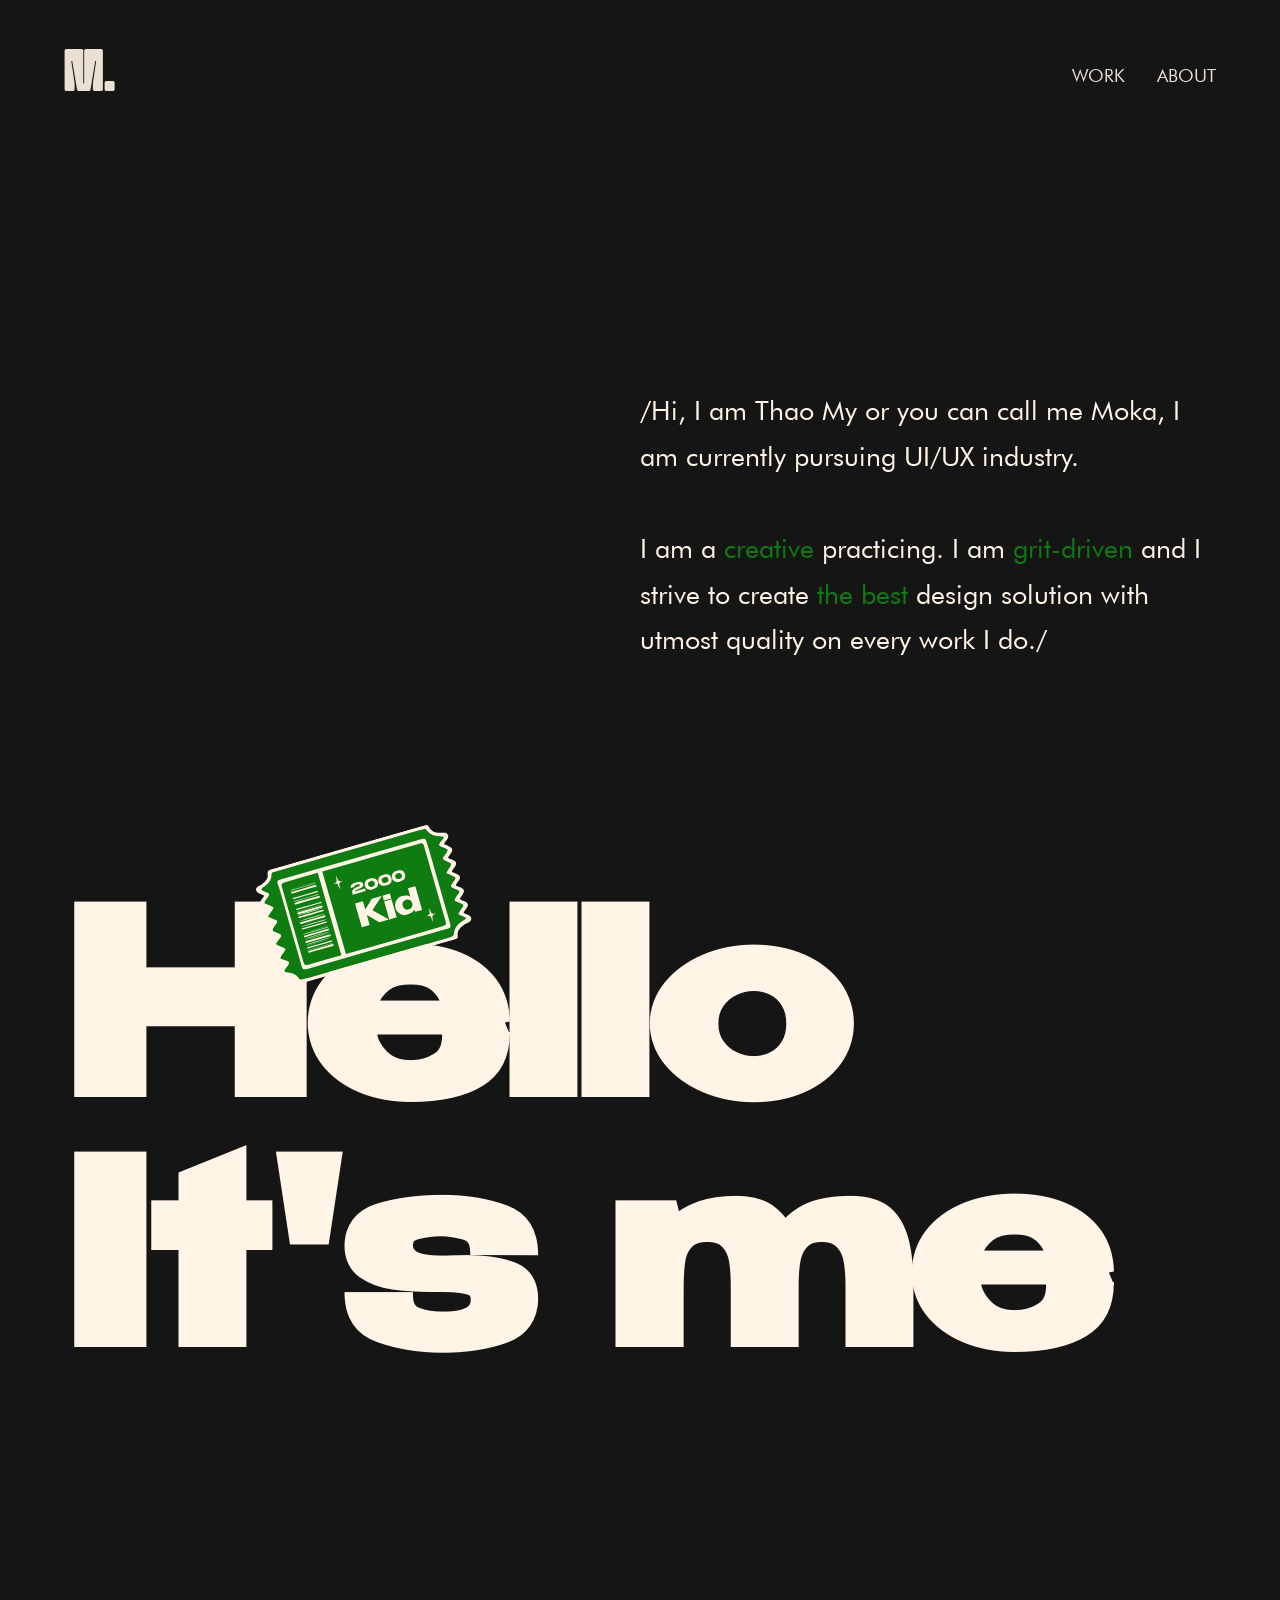
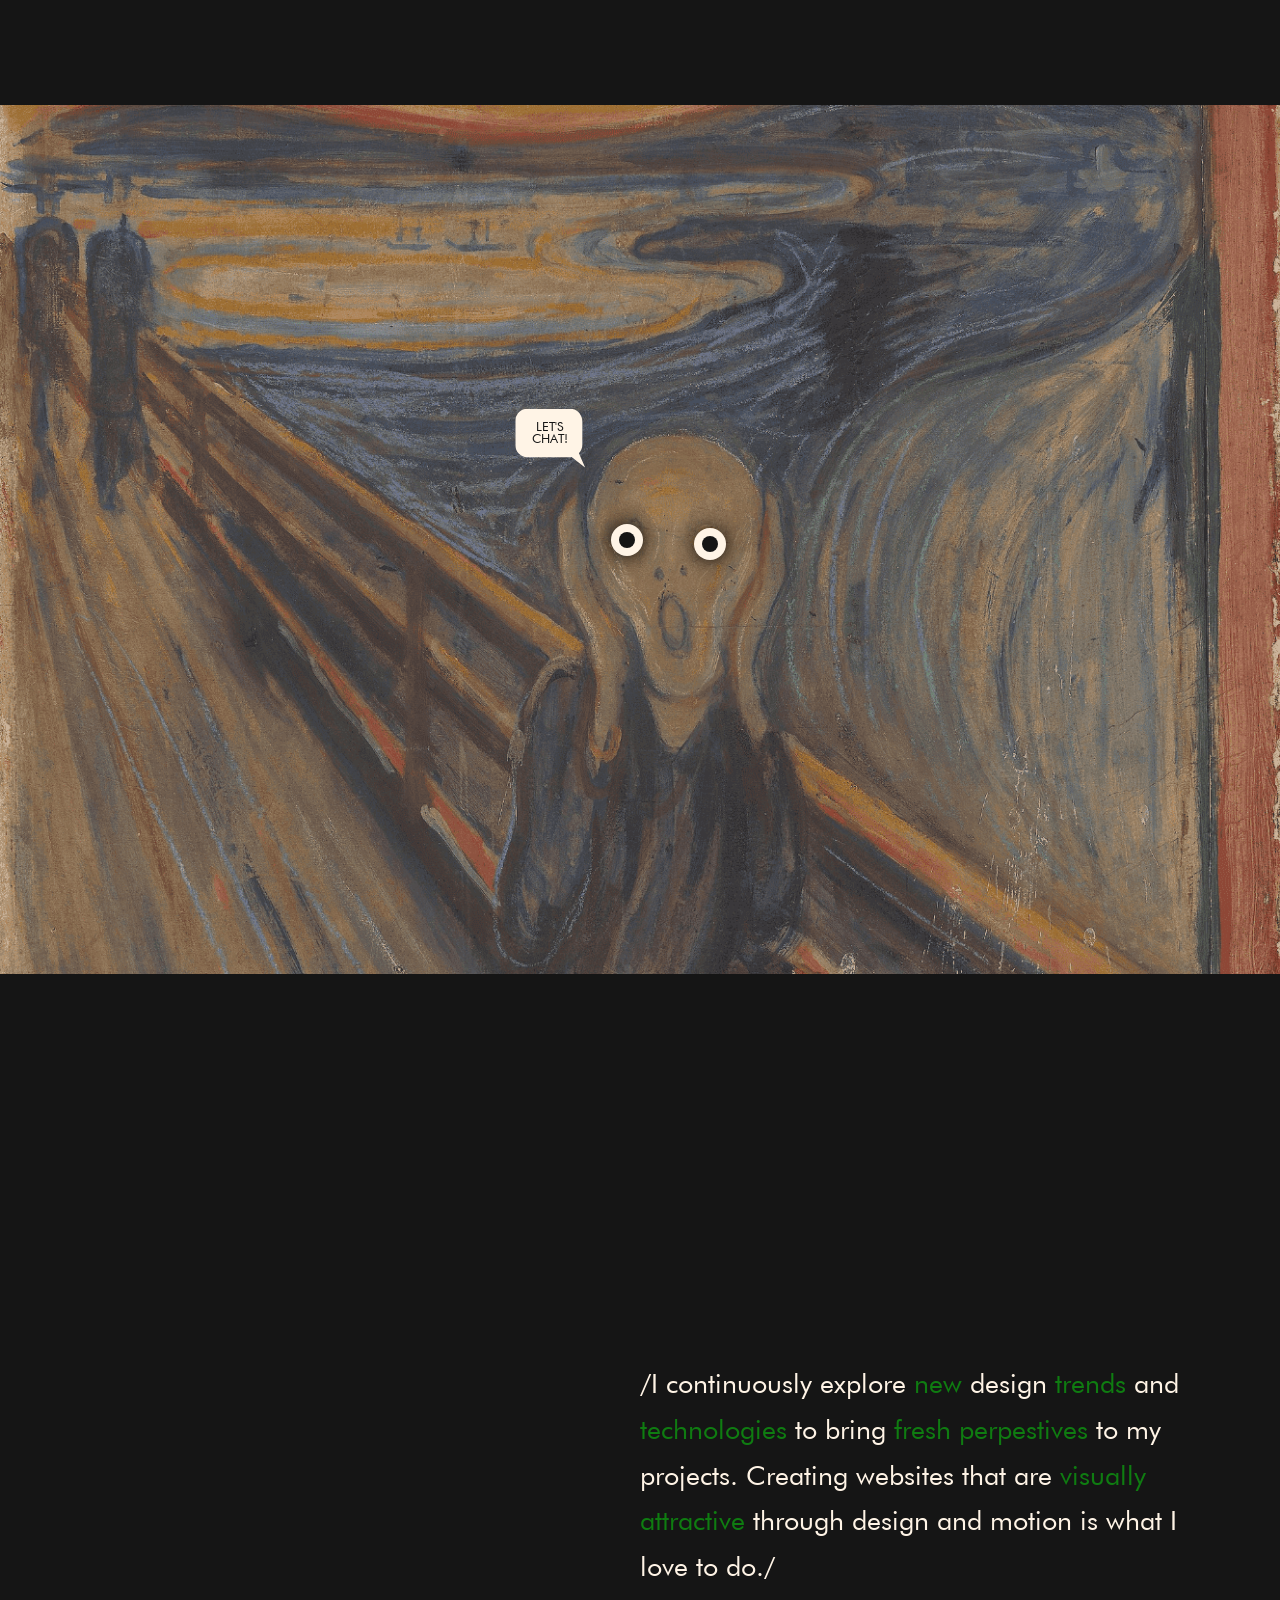
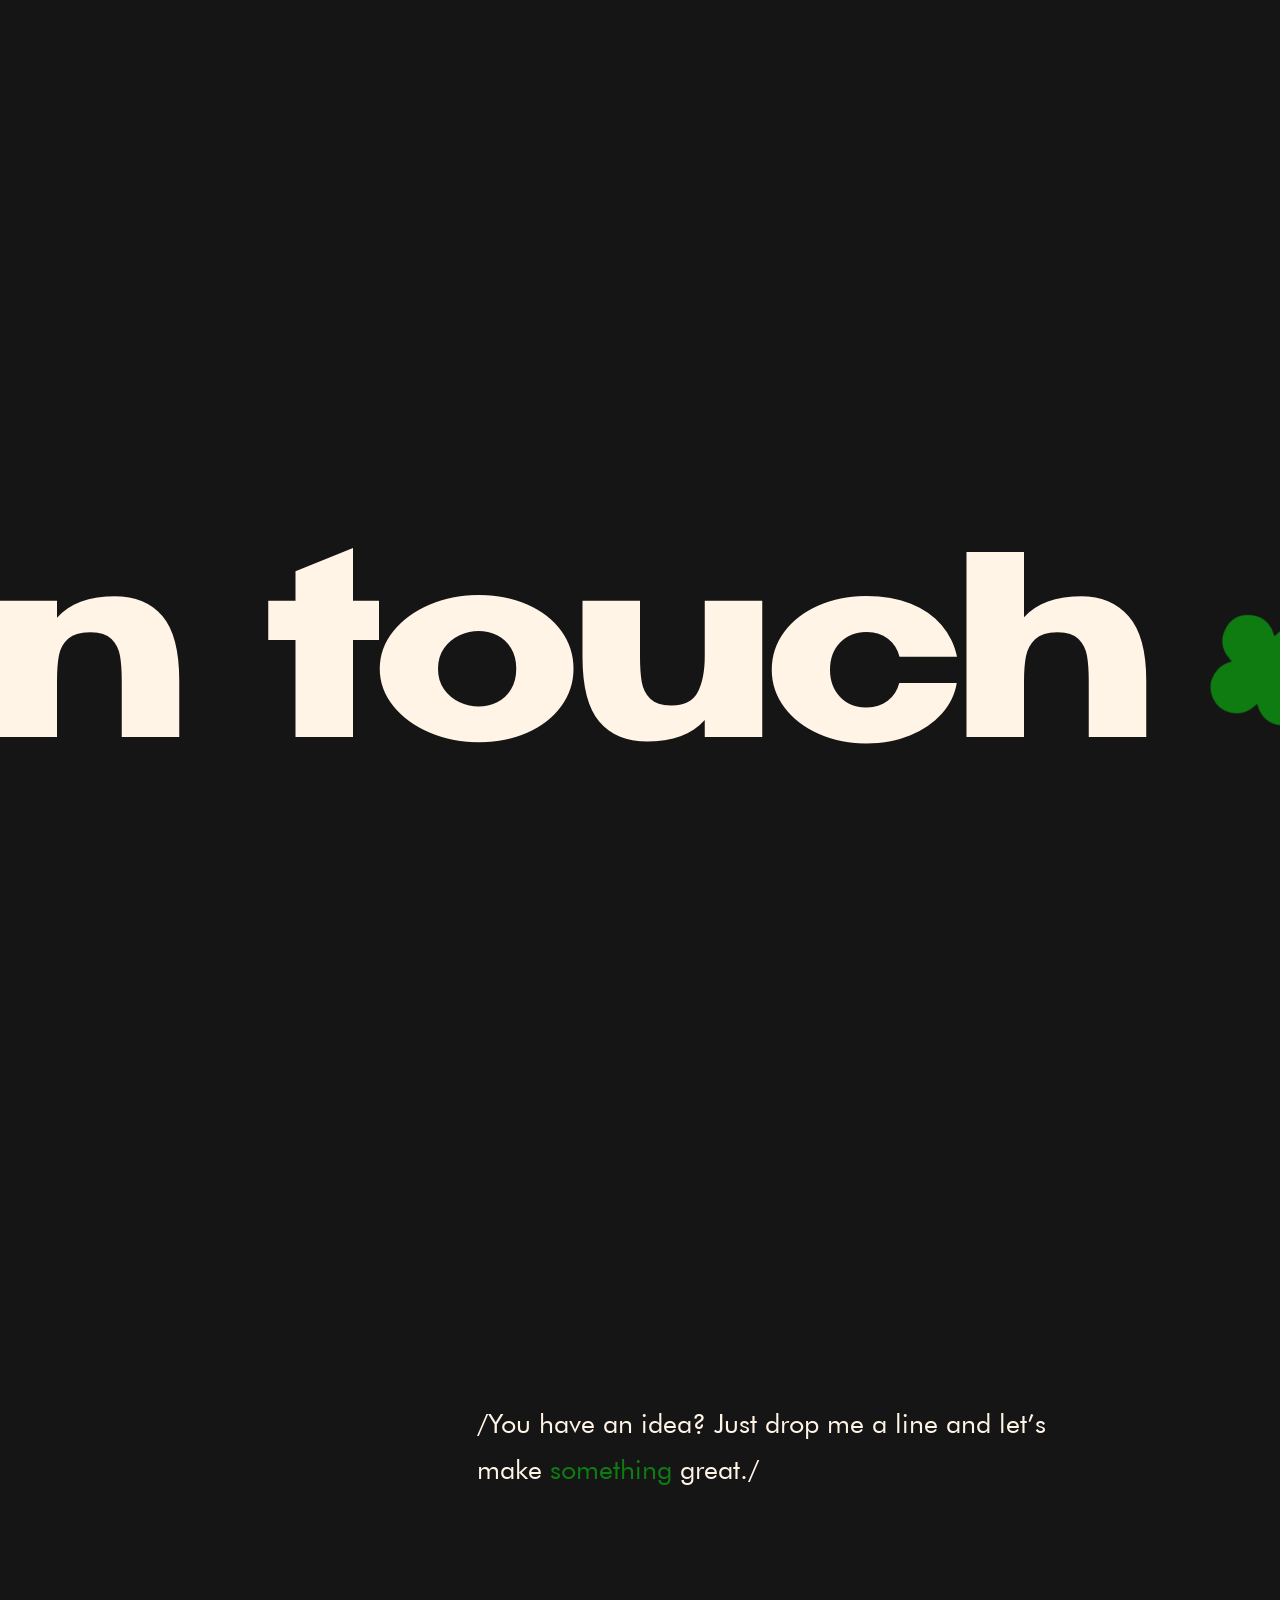
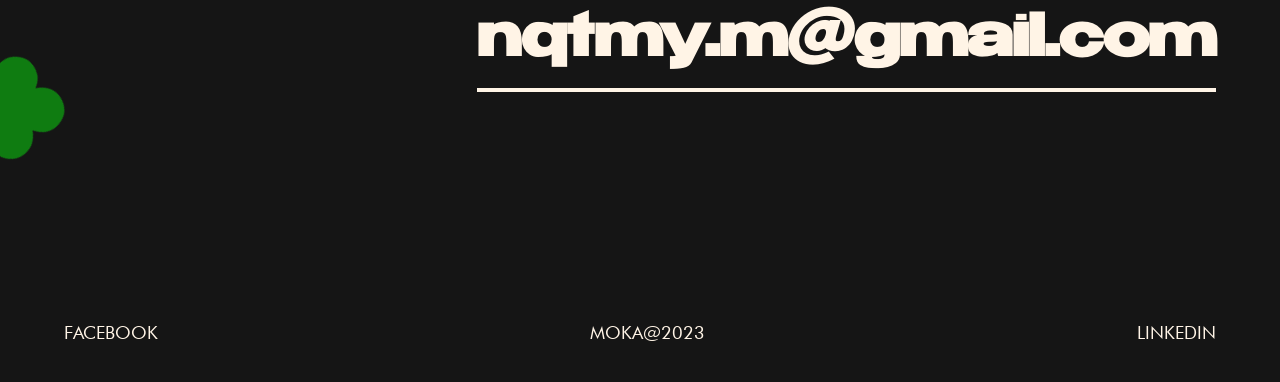
==== commit c7b86c3b: "Update" ====
--- a/about.html
+++ b/about.html
@@ -206,7 +206,7 @@
 					<li>
 						<a href="https://www.facebook.com/thao.my.092/" prefetch><p>facebook</p></a>
 					</li>
-					<li><p>moka@02023</p></li>
+					<li><p>moka@2023</p></li>
 					<li>
 						<a href="https://www.linkedin.com/in/thao-my-nguyen-6aaa31217/" prefetch><p>LinkedIn</p></a>
 					</li>
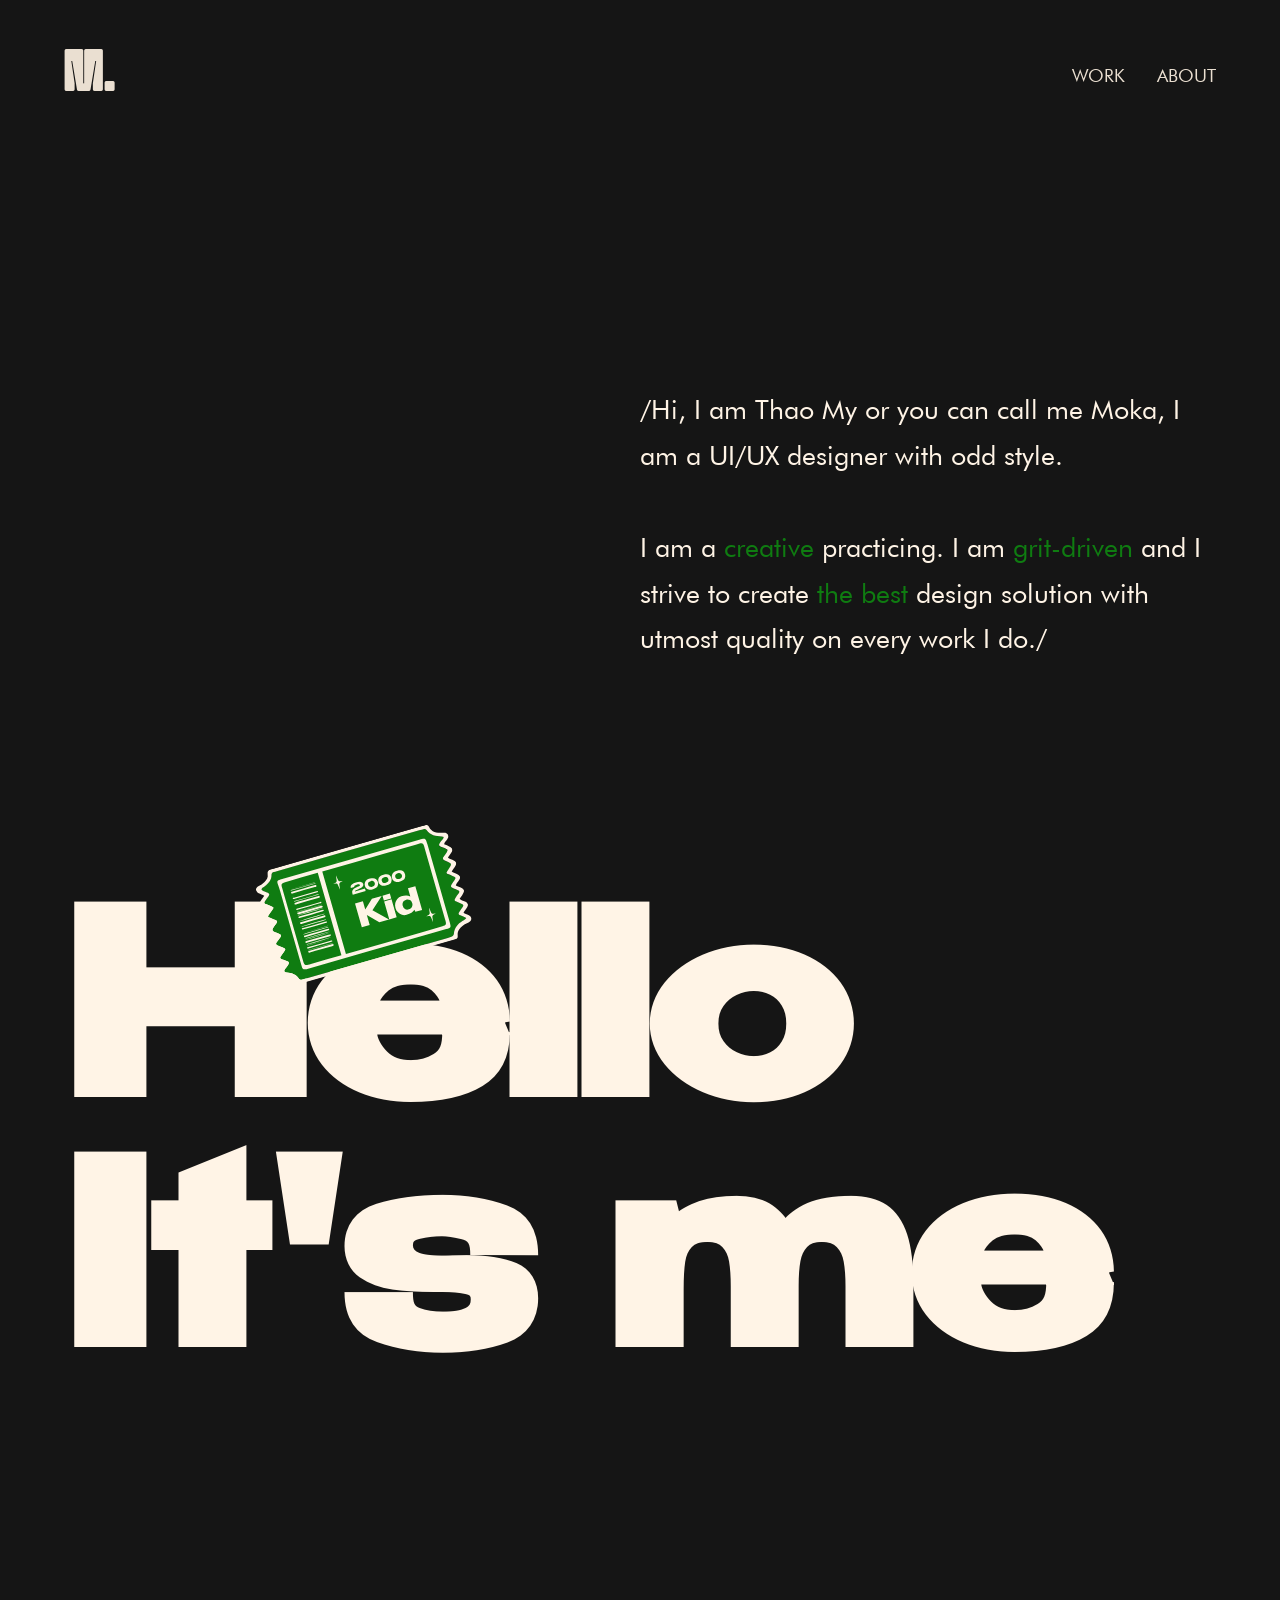
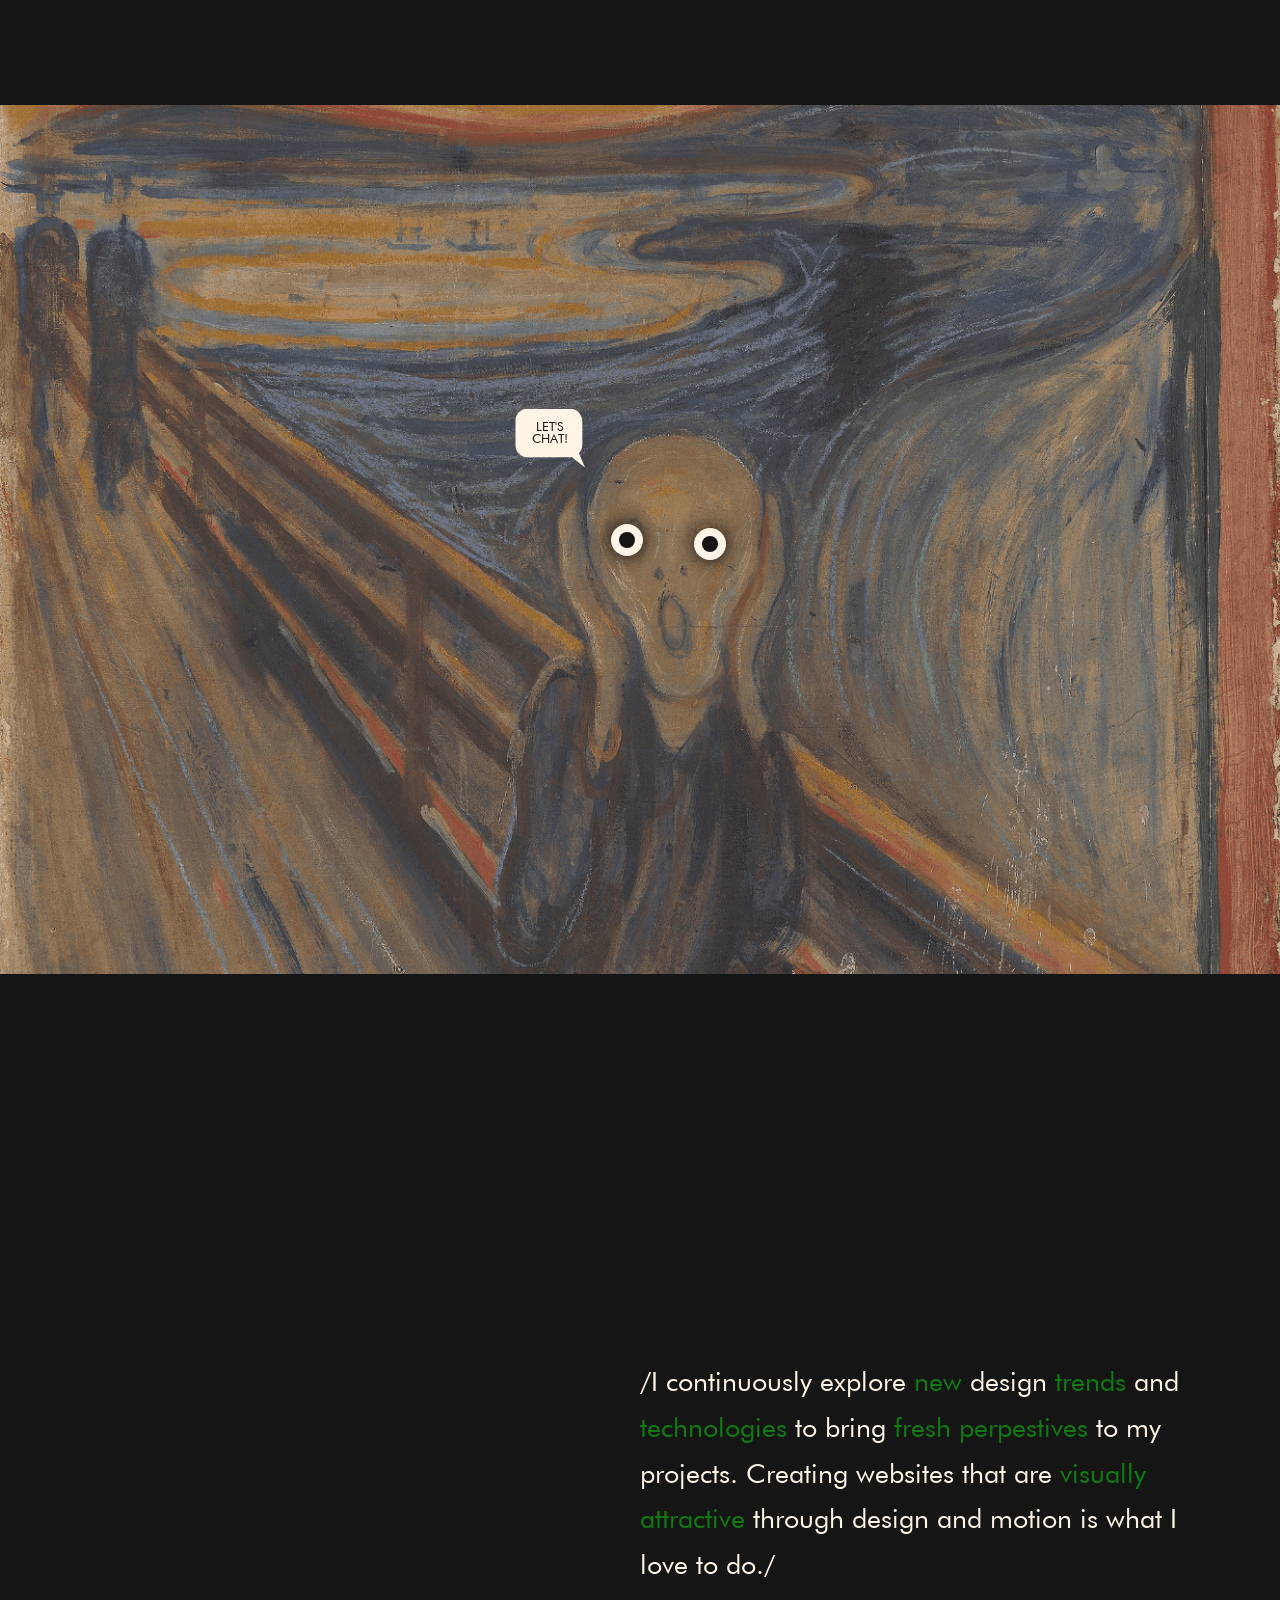
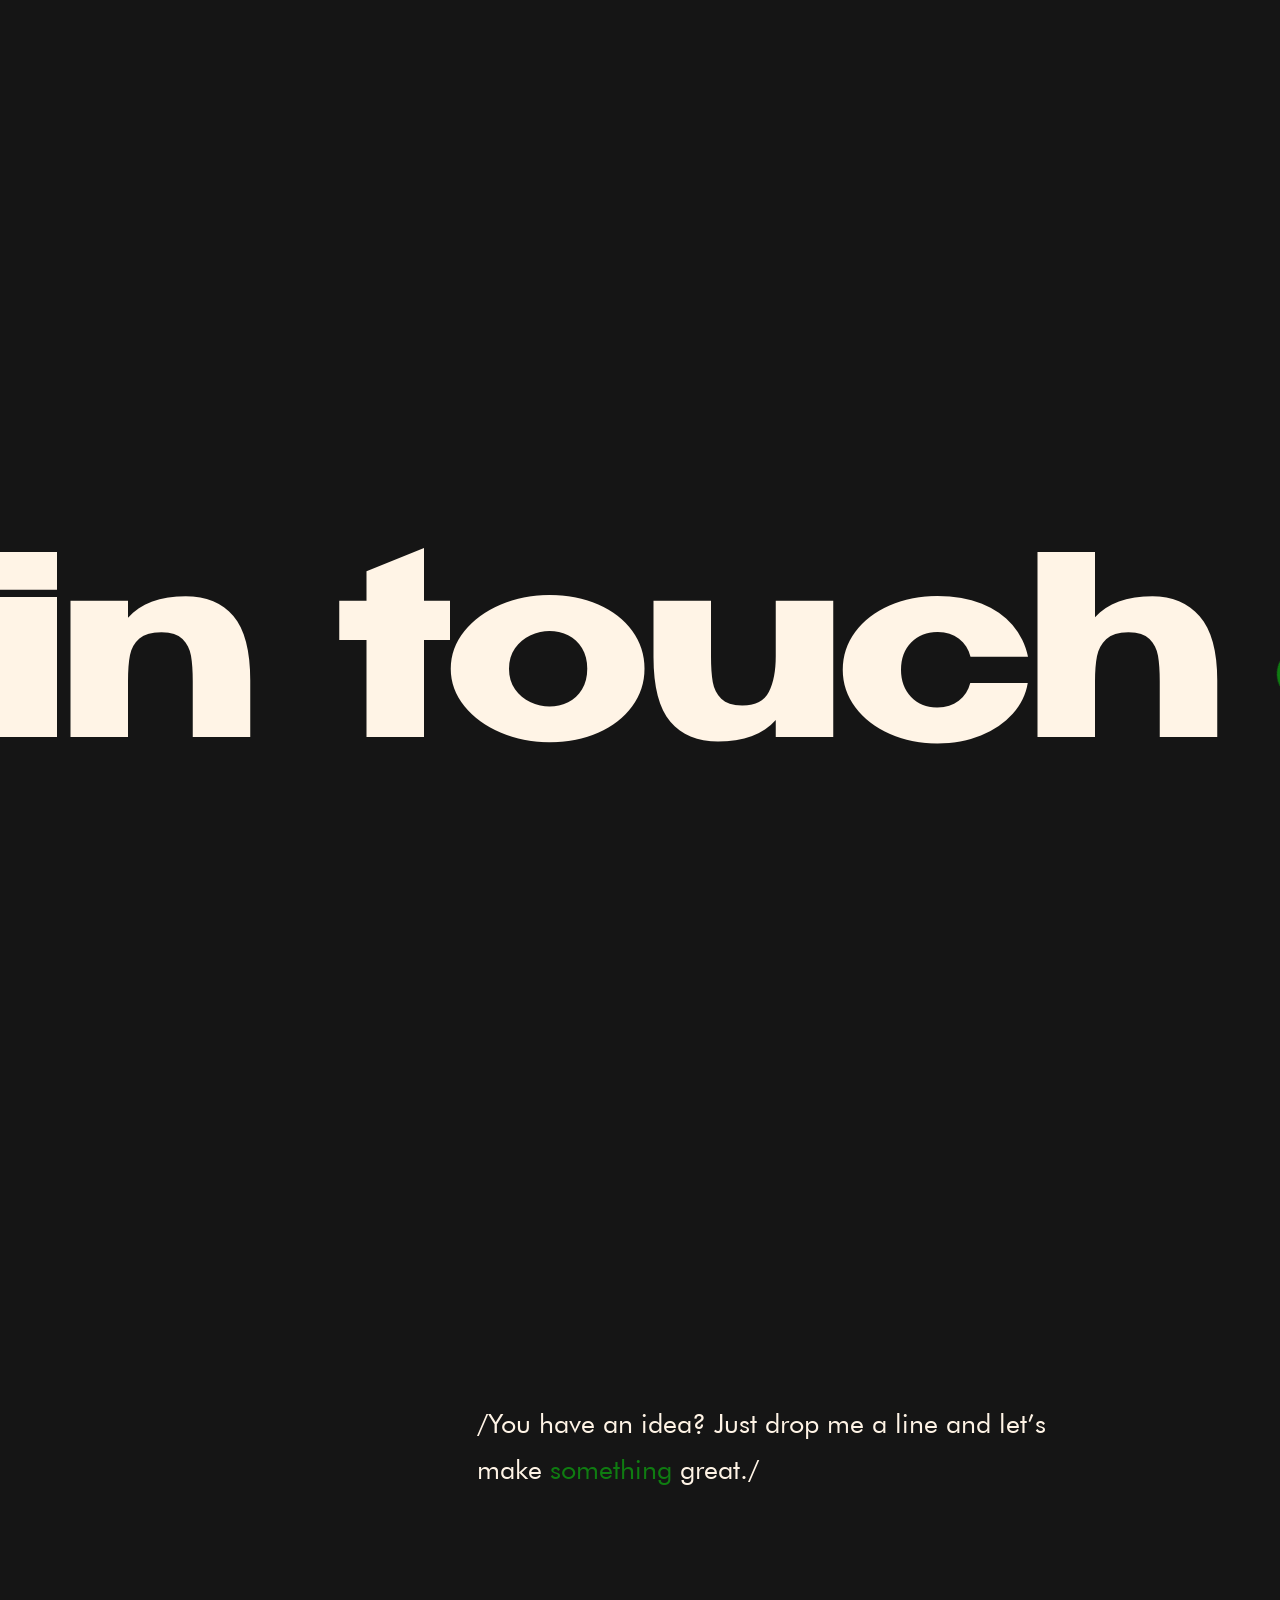
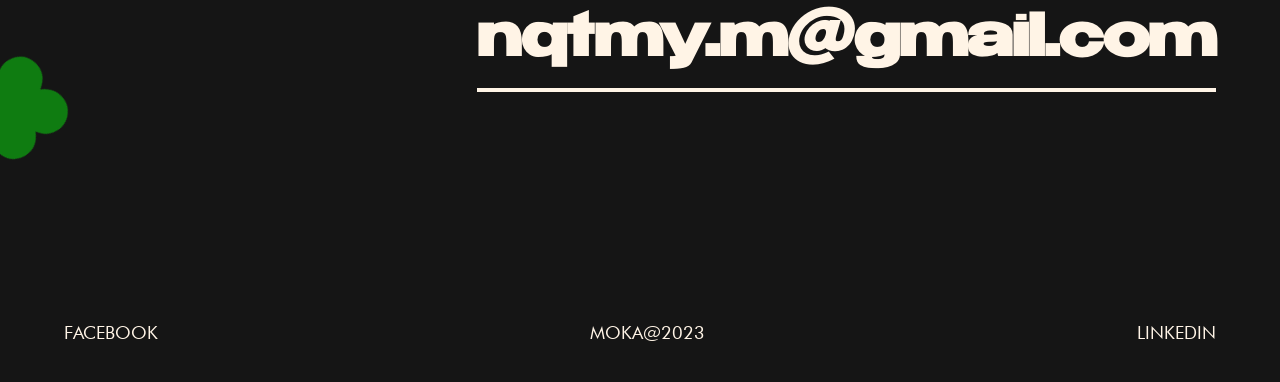
==== commit 2aa8717d: "Update" ====
--- a/about.html
+++ b/about.html
@@ -68,7 +68,10 @@
 				</nav>
 			</header>
 			<div class="layout section1">
-				<p class="move-text">/HI, <span class="I">I</span> AM <span class="I">T</span>HAO <span class="I">m</span>Y OR YOU CAN CALL ME <span class="I">m</span>oka, <span class="I">I</span> AM CURRENTLY PURSUING <span class="I">UI/UX</span> INDUSTRY.<br><br><span class="I">I</span> am a <span>creative</span> practicing. <span class="I">I</span> AM <span>grit-driven </span>and <span class="I">I</span> strive to create <span>the best</span> design solution with utmost quality on every work <span class="I">I</span> do./</p>
+				<p class="move-text">
+					/Hi, I am Thao My or you can call me Moka, I am a UI/UX designer with odd style.<br><br>
+					I am a <span>creative</span> practicing. I am <span>grit-driven</span> and I strive to create <span>the best</span> design solution with utmost quality on every work I do./
+				</p>
 
 				<div class="hello">
 					<nav class="text">
--- a/css/style-about.css
+++ b/css/style-about.css
@@ -1,2 +1,2 @@
-.section1{position:relative;display:block;width:100%}.section1 .move-text{margin-left:50%;margin-bottom:280px;margin-top:350px;max-width:610px;text-transform:lowercase}.section1 .move-text span{color:var(--gr)}.section1 .move-text .I{text-transform:uppercase;color:var(--w)}.section1 .move-text:first-letter{text-transform:uppercase}.section1 .hello{position:relative;--h:250px}.section1 .hello #sticker2k{position:absolute;display:block;width:200px;top:-60px;left:200px;rotate:-16deg}.section1 .hello .text h1{font-family:FontHead;font-size:var(--h);line-height:1;white-space:nowrap;margin:0}.section1 .hello .text h1:nth-of-type(2){margin-bottom:300px}.section2{position:relative}.section2 .image-container{position:relative;overflow:hidden;width:100%}.section2 .image-container img{width:100%;opacity:0;vertical-align:middle!important}.section2 .image-container .img{position:absolute;top:0;left:0;opacity:1}.section2 .image-container .chatbox{position:absolute;display:-webkit-box;display:-ms-flexbox;display:flex;-webkit-box-pack:center;-ms-flex-pack:center;justify-content:center;translate:-50% -50%;top:0;width:5.5vw}.section2 .image-container .chatbox .img{position:absolute;top:50%;translate:0% -45%;width:100%;z-index:1}.section2 .image-container .chatbox .img img{width:100%;opacity:1}.section2 .image-container .chatbox .text{position:relative;display:-webkit-box;display:-ms-flexbox;display:flex;-webkit-box-orient:vertical;-webkit-box-direction:normal;-ms-flex-direction:column;flex-direction:column;width:100%;height:81%;-webkit-box-pack:center;-ms-flex-pack:center;justify-content:center;-webkit-box-align:center;-ms-flex-align:center;align-items:center;z-index:2;padding-top:5%}.section2 .image-container .chatbox .text p{display:inline;top:50%;left:50%;margin:0;line-height:1;font-size:1vw;text-transform:uppercase;color:var(--b)}.section2 .image-container .germ{position:absolute;translate:-50% -50%;width:var(--r);height:var(--r);background:var(--t);border-radius:1000000px;overflow:hidden;-webkit-box-shadow:0px 0px 20px black;box-shadow:0px 0px 20px black}.section2 .image-container .germ .black-germ{position:absolute;translate:-50% -50%;top:50%;left:50%;width:calc(var(--r) / 2);height:calc(var(--r) / 2);background-color:var(--b);border-radius:1000000px;-webkit-transition:width 0.1s ease-in,height 0.1s ease-in,-webkit-transform 1s ease;transition:width 0.1s ease-in,height 0.1s ease-in,-webkit-transform 1s ease;transition:width 0.1s ease-in,height 0.1s ease-in,transform 1s ease;transition:width 0.1s ease-in,height 0.1s ease-in,transform 1s ease,-webkit-transform 1s ease}.section2 .image-container .germ .black-germ:before{content:"";position:absolute;top:20%;right:20%;scale:0;display:block;width:calc(var(--r) / 10);height:calc(var(--r) / 10);background:white;border-radius:50%;overflow:hidden}.section2 .image-container .hoverdiv{position:absolute;display:block;width:200px;height:200px;background-color:aliceblue}.section2 .image-container .chatbox:hover~.germ .black-germ,.section2 .image-container .hoverdiv:hover~.germ .black-germ{width:calc(var(--r) / 1.2)!important;height:calc(var(--r) / 1.2)!important;-webkit-transition:all 0.5s ease-in;transition:all 0.5s ease-in}.section2 .image-container .chatbox:hover~.germ .black-germ:before,.section2 .image-container .hoverdiv:hover~.germ .black-germ:before{scale:1;-webkit-transition:all 0.5s ease-out;transition:all 0.5s ease-out}.section3{padding-top:300px;padding-bottom:200px}.section3 p{max-width:600px;margin-left:50%}.section3 p span{color:var(--gr)}.section4{position:relative;display:block}.section4 .marquee-container{position:relative;display:-webkit-box;display:-ms-flexbox;display:flex;-webkit-box-orient:horizontal;-webkit-box-direction:normal;-ms-flex-direction:row;flex-direction:row;bottom:-50px;width:100vw;overflow:hidden}.section4 .marquee-container .marquee-content{position:relative;display:-webkit-box;display:-ms-flexbox;display:flex;white-space:nowrap;-webkit-box-orient:horizontal;-webkit-box-direction:normal;-ms-flex-direction:row;flex-direction:row;-webkit-box-align:center;-ms-flex-align:center;align-items:center}.section4 .marquee-container .marquee-content nav{display:-webkit-box;display:-ms-flexbox;display:flex;width:100px}.section4 .marquee-container .marquee-content nav img{width:100%}.section4 .marquee-container .marquee-content p{font-family:FontHead;font-size:250px;text-transform:none}.footer{position:relative;display:block;width:100%;height:100vh;background:var(--b)}.footer .content{display:-webkit-box;display:-ms-flexbox;display:flex;height:100%;-webkit-box-orient:horizontal;-webkit-box-direction:normal;-ms-flex-direction:row;flex-direction:row}.footer .content .left{-webkit-box-pack:center;-ms-flex-pack:center;justify-content:center}.footer .content .left img{max-width:800px;width:100%}.footer .content div{display:-webkit-box;display:-ms-flexbox;display:flex;-webkit-box-align:center;-ms-flex-align:center;align-items:center;width:100%}.footer .content .right{-webkit-box-orient:vertical;-webkit-box-direction:normal;-ms-flex-direction:column;flex-direction:column;-webkit-box-pack:center;-ms-flex-pack:center;justify-content:center;-webkit-box-align:start;-ms-flex-align:start;align-items:flex-start}.footer .content .right p{margin-bottom:100px;max-width:600px}.footer .content .right p span{color:var(--gr)}.footer .content .right h1{position:relative;font-family:FontHead;font-size:57px;color:var(--t);margin:0}.footer .content .right h1:before{content:"";position:absolute;left:0;right:auto;bottom:-2px;width:100%;height:4px;background:var(--t);-webkit-transition:1s ease-in-out;transition:1s ease-in-out;-webkit-transform-origin:center right;transform-origin:center right}.footer .content .right h1:hover:before{width:0%;left:auto;right:0;-webkit-transform-origin:center left;transform-origin:center left}.footer .bottom{position:absolute;display:-webkit-box;display:-ms-flexbox;display:flex;-webkit-box-orient:horizontal;-webkit-box-direction:normal;-ms-flex-direction:row;flex-direction:row;-webkit-box-pack:justify;-ms-flex-pack:justify;justify-content:space-between;bottom:0;left:0;width:100%;list-style-type:none}.footer .bottom p{color:var(--t);font-size:18px;text-transform:uppercase}.footer .svg-path{position:absolute;width:100%;height:100vh;overflow-x:hidden;overflow-y:visible;bottom:0;left:0;pointer-events:none}.footer .svg-path svg{width:100%;position:absolute;bottom:0;left:50%;translate:-50% 0;opacity:0}.footer .svg-path .flower{position:absolute}
+.section1{position:relative;display:block;width:100%}.section1 .move-text{margin-left:50%;margin-bottom:280px;margin-top:350px;max-width:610px}.section1 .move-text span{color:var(--gr)}.section1 .move-text .I{text-transform:uppercase;color:var(--w)}.section1 .move-text:first-letter{text-transform:uppercase}.section1 .hello{position:relative;--h:250px}.section1 .hello #sticker2k{position:absolute;display:block;width:200px;top:-60px;left:200px;rotate:-16deg}.section1 .hello .text h1{font-family:FontHead;font-size:var(--h);line-height:1;white-space:nowrap;margin:0}.section1 .hello .text h1:nth-of-type(2){margin-bottom:300px}.section2{position:relative}.section2 .image-container{position:relative;overflow:hidden;width:100%}.section2 .image-container img{width:100%;opacity:0;vertical-align:middle!important}.section2 .image-container .img{position:absolute;top:0;left:0;opacity:1}.section2 .image-container .chatbox{position:absolute;display:-webkit-box;display:-ms-flexbox;display:flex;-webkit-box-pack:center;-ms-flex-pack:center;justify-content:center;translate:-50% -50%;top:0;width:5.5vw}.section2 .image-container .chatbox .img{position:absolute;top:50%;translate:0% -45%;width:100%;z-index:1}.section2 .image-container .chatbox .img img{width:100%;opacity:1}.section2 .image-container .chatbox .text{position:relative;display:-webkit-box;display:-ms-flexbox;display:flex;-webkit-box-orient:vertical;-webkit-box-direction:normal;-ms-flex-direction:column;flex-direction:column;width:100%;height:81%;-webkit-box-pack:center;-ms-flex-pack:center;justify-content:center;-webkit-box-align:center;-ms-flex-align:center;align-items:center;z-index:2;padding-top:5%}.section2 .image-container .chatbox .text p{display:inline;top:50%;left:50%;margin:0;line-height:1;font-size:1vw;text-transform:uppercase;color:var(--b)}.section2 .image-container .germ{position:absolute;translate:-50% -50%;width:var(--r);height:var(--r);background:var(--t);border-radius:1000000px;overflow:hidden;-webkit-box-shadow:0px 0px 20px black;box-shadow:0px 0px 20px black}.section2 .image-container .germ .black-germ{position:absolute;translate:-50% -50%;top:50%;left:50%;width:calc(var(--r) / 2);height:calc(var(--r) / 2);background-color:var(--b);border-radius:1000000px;-webkit-transition:width 0.1s ease-in,height 0.1s ease-in,-webkit-transform 1s ease;transition:width 0.1s ease-in,height 0.1s ease-in,-webkit-transform 1s ease;transition:width 0.1s ease-in,height 0.1s ease-in,transform 1s ease;transition:width 0.1s ease-in,height 0.1s ease-in,transform 1s ease,-webkit-transform 1s ease}.section2 .image-container .germ .black-germ:before{content:"";position:absolute;top:20%;right:20%;scale:0;display:block;width:calc(var(--r) / 10);height:calc(var(--r) / 10);background:white;border-radius:50%;overflow:hidden}.section2 .image-container .hoverdiv{position:absolute;display:block;width:200px;height:200px;background-color:aliceblue}.section2 .image-container .chatbox:hover~.germ .black-germ,.section2 .image-container .hoverdiv:hover~.germ .black-germ{width:calc(var(--r) / 1.2)!important;height:calc(var(--r) / 1.2)!important;-webkit-transition:all 0.5s ease-in;transition:all 0.5s ease-in}.section2 .image-container .chatbox:hover~.germ .black-germ:before,.section2 .image-container .hoverdiv:hover~.germ .black-germ:before{scale:1;-webkit-transition:all 0.5s ease-out;transition:all 0.5s ease-out}.section3{padding-top:300px;padding-bottom:200px}.section3 p{max-width:600px;margin-left:50%}.section3 p span{color:var(--gr)}.section4{position:relative;display:block}.section4 .marquee-container{position:relative;display:-webkit-box;display:-ms-flexbox;display:flex;-webkit-box-orient:horizontal;-webkit-box-direction:normal;-ms-flex-direction:row;flex-direction:row;bottom:-50px;width:100vw;overflow:hidden}.section4 .marquee-container .marquee-content{position:relative;display:-webkit-box;display:-ms-flexbox;display:flex;white-space:nowrap;-webkit-box-orient:horizontal;-webkit-box-direction:normal;-ms-flex-direction:row;flex-direction:row;-webkit-box-align:center;-ms-flex-align:center;align-items:center}.section4 .marquee-container .marquee-content nav{display:-webkit-box;display:-ms-flexbox;display:flex;width:100px}.section4 .marquee-container .marquee-content nav img{width:100%}.section4 .marquee-container .marquee-content p{font-family:FontHead;font-size:250px;text-transform:none}.footer{position:relative;display:block;width:100%;height:100vh;background:var(--b)}.footer .content{display:-webkit-box;display:-ms-flexbox;display:flex;height:100%;-webkit-box-orient:horizontal;-webkit-box-direction:normal;-ms-flex-direction:row;flex-direction:row}.footer .content .left{-webkit-box-pack:center;-ms-flex-pack:center;justify-content:center}.footer .content .left img{max-width:800px;width:100%}.footer .content div{display:-webkit-box;display:-ms-flexbox;display:flex;-webkit-box-align:center;-ms-flex-align:center;align-items:center;width:100%}.footer .content .right{-webkit-box-orient:vertical;-webkit-box-direction:normal;-ms-flex-direction:column;flex-direction:column;-webkit-box-pack:center;-ms-flex-pack:center;justify-content:center;-webkit-box-align:start;-ms-flex-align:start;align-items:flex-start}.footer .content .right p{margin-bottom:100px;max-width:600px}.footer .content .right p span{color:var(--gr)}.footer .content .right h1{position:relative;font-family:FontHead;font-size:57px;color:var(--t);margin:0}.footer .content .right h1:before{content:"";position:absolute;left:0;right:auto;bottom:-2px;width:100%;height:4px;background:var(--t);-webkit-transition:1s ease-in-out;transition:1s ease-in-out;-webkit-transform-origin:center right;transform-origin:center right}.footer .content .right h1:hover:before{width:0%;left:auto;right:0;-webkit-transform-origin:center left;transform-origin:center left}.footer .bottom{position:absolute;display:-webkit-box;display:-ms-flexbox;display:flex;-webkit-box-orient:horizontal;-webkit-box-direction:normal;-ms-flex-direction:row;flex-direction:row;-webkit-box-pack:justify;-ms-flex-pack:justify;justify-content:space-between;bottom:0;left:0;width:100%;list-style-type:none}.footer .bottom p{color:var(--t);font-size:18px;text-transform:uppercase}.footer .svg-path{position:absolute;width:100%;height:100vh;overflow-x:hidden;overflow-y:visible;bottom:0;left:0;pointer-events:none}.footer .svg-path svg{width:100%;position:absolute;bottom:0;left:50%;translate:-50% 0;opacity:0}.footer .svg-path .flower{position:absolute}
 /*# sourceMappingURL=style-about.css.map */
